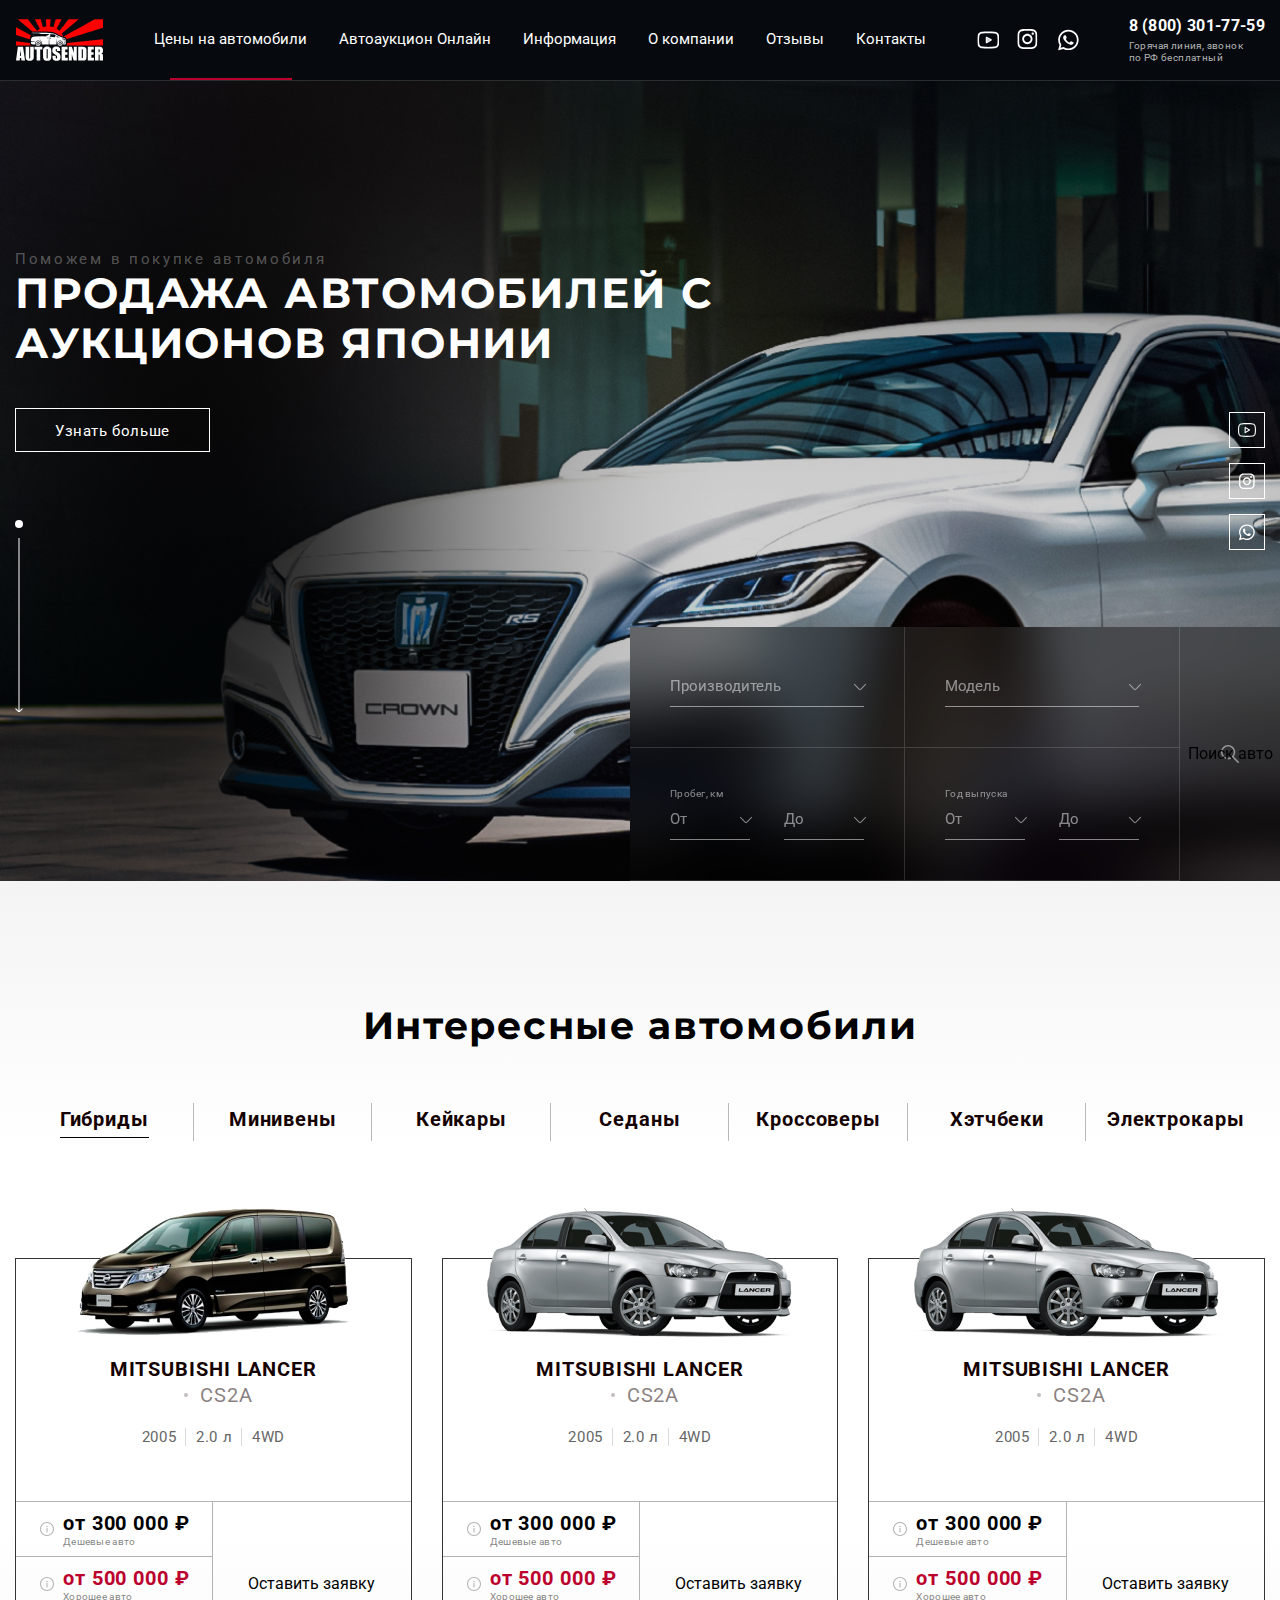
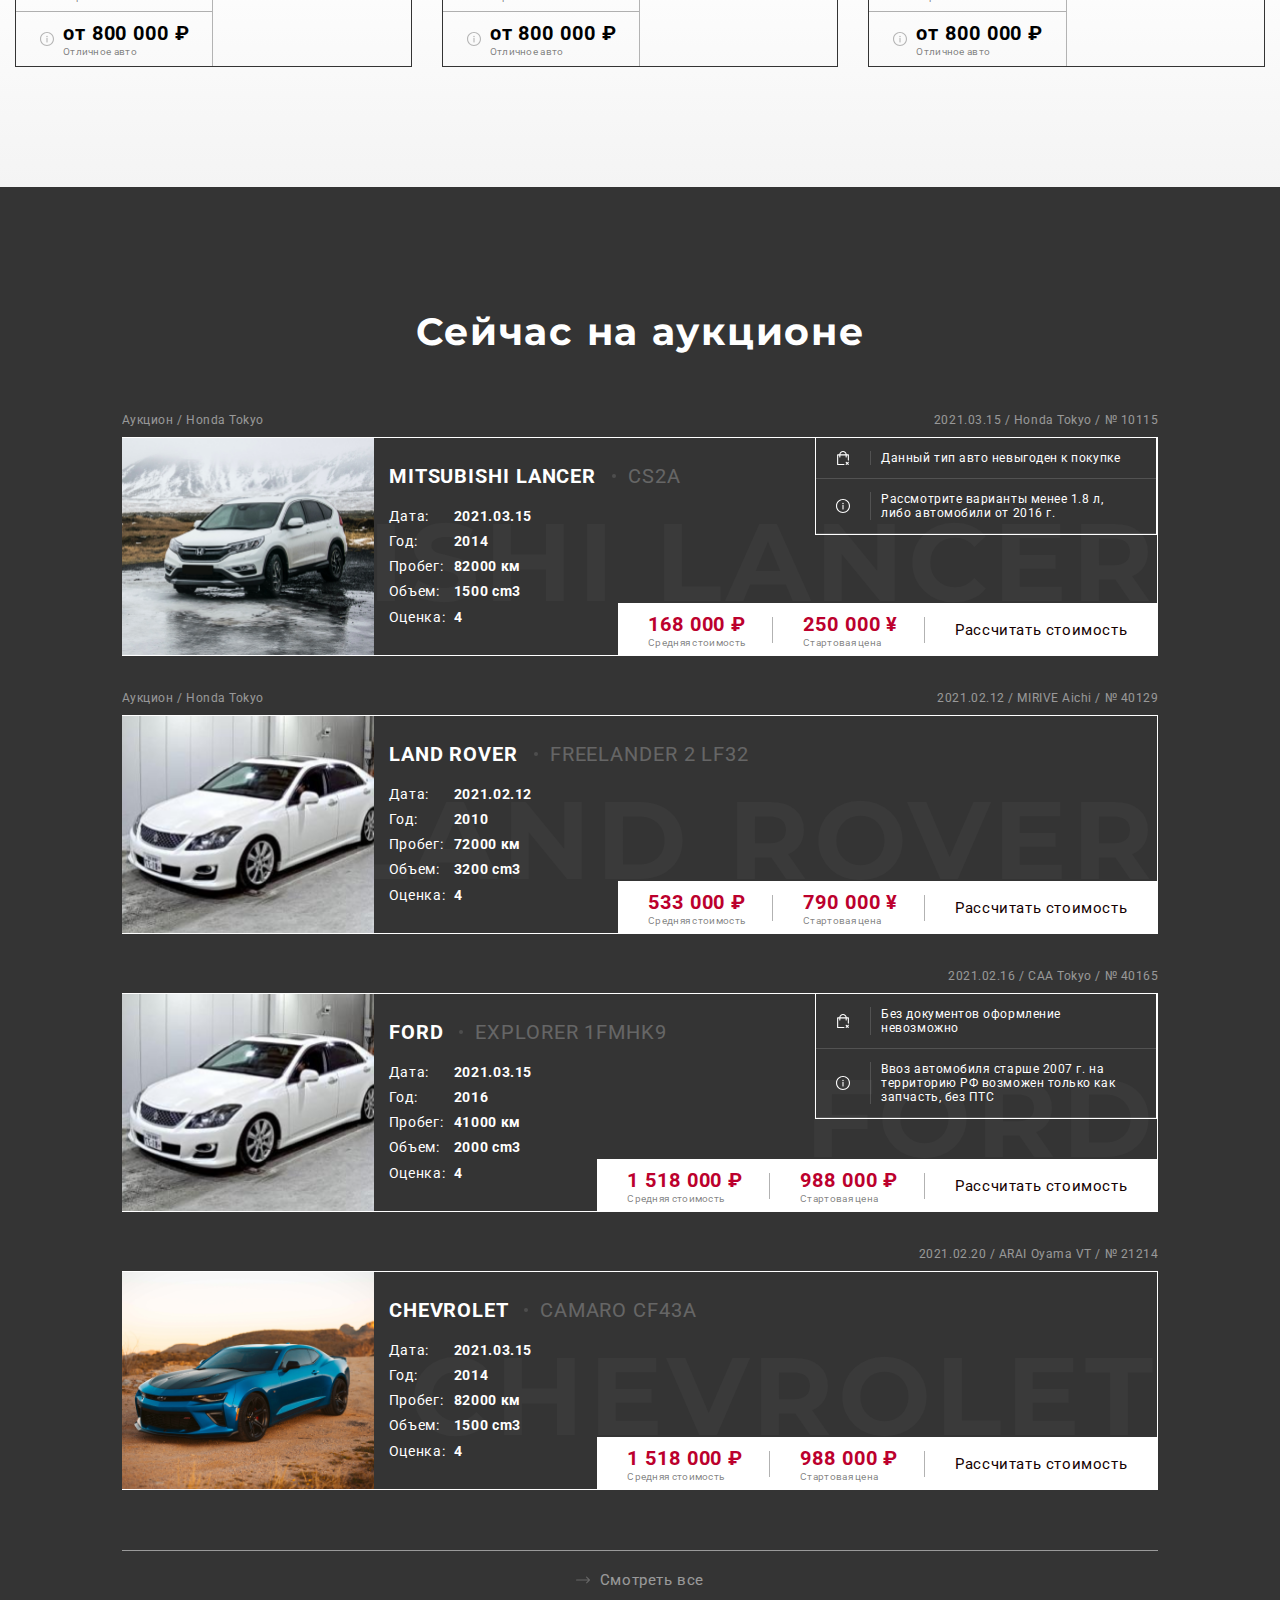
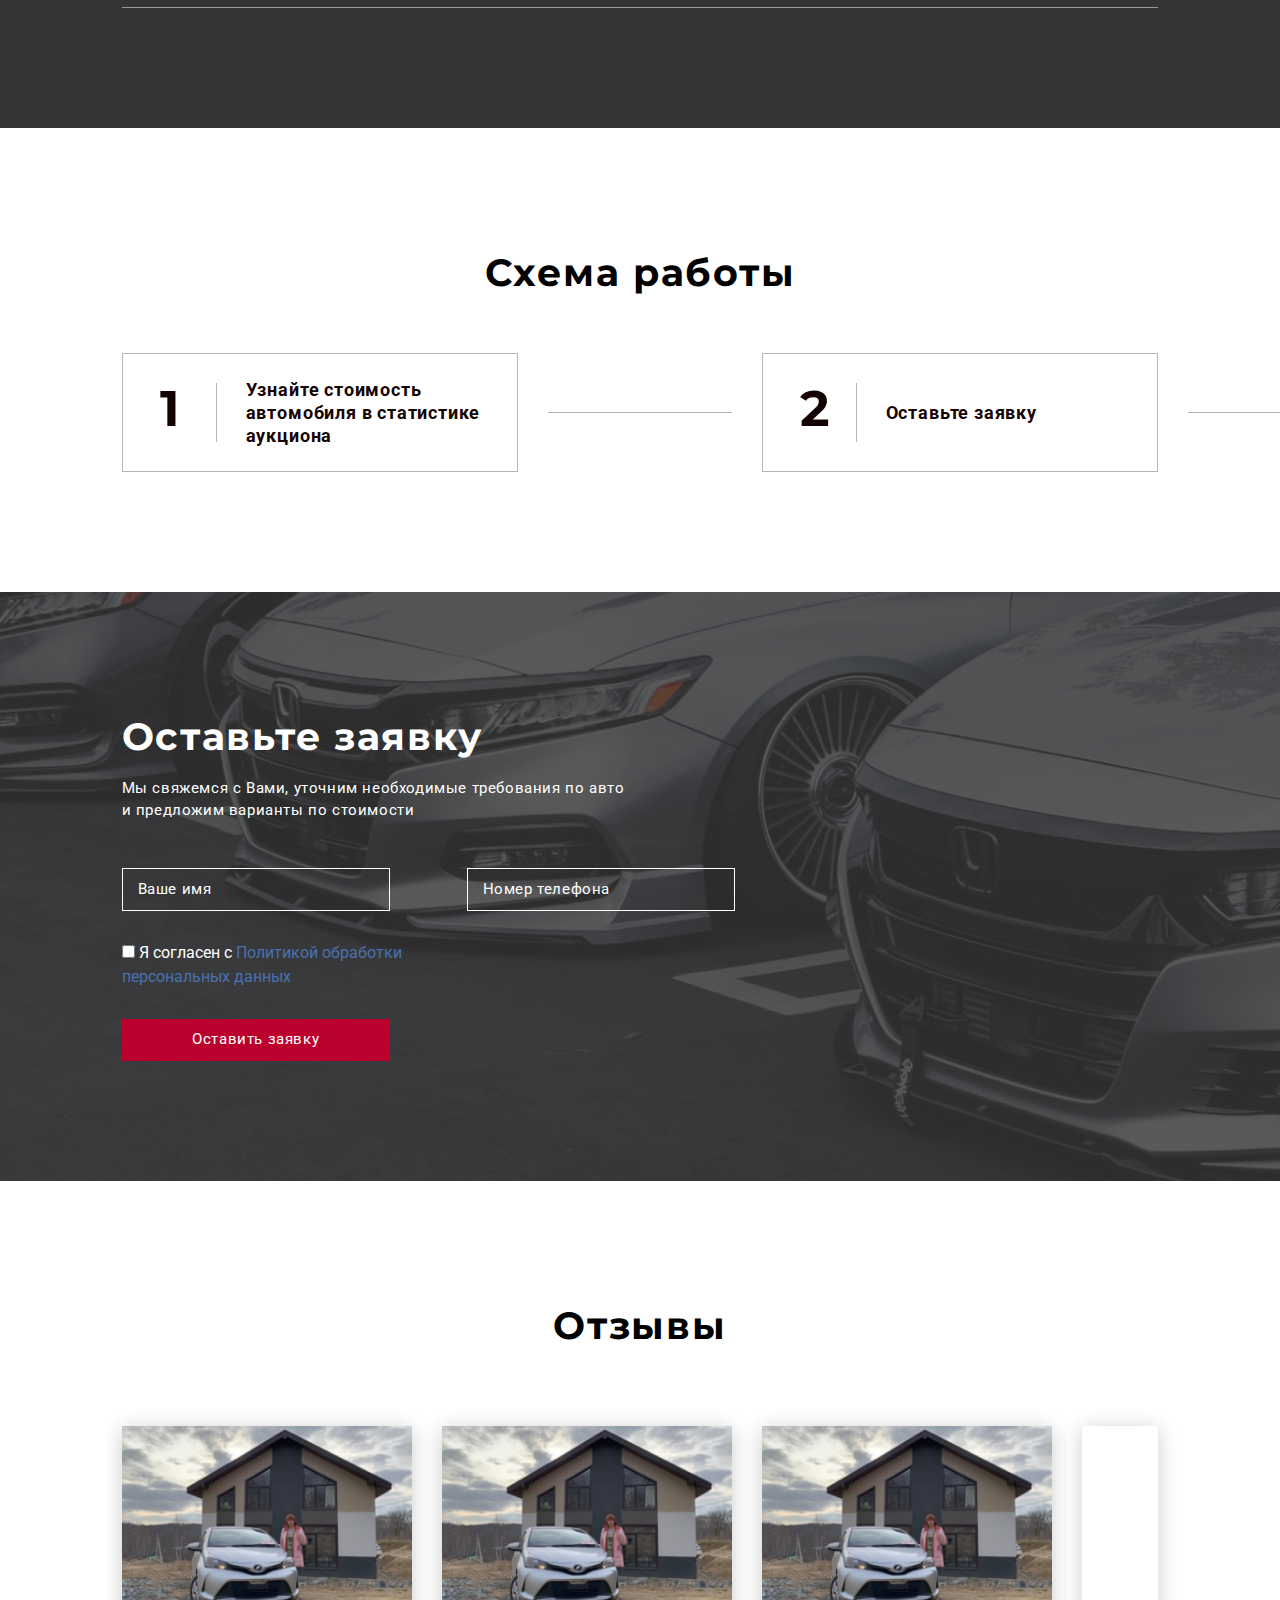
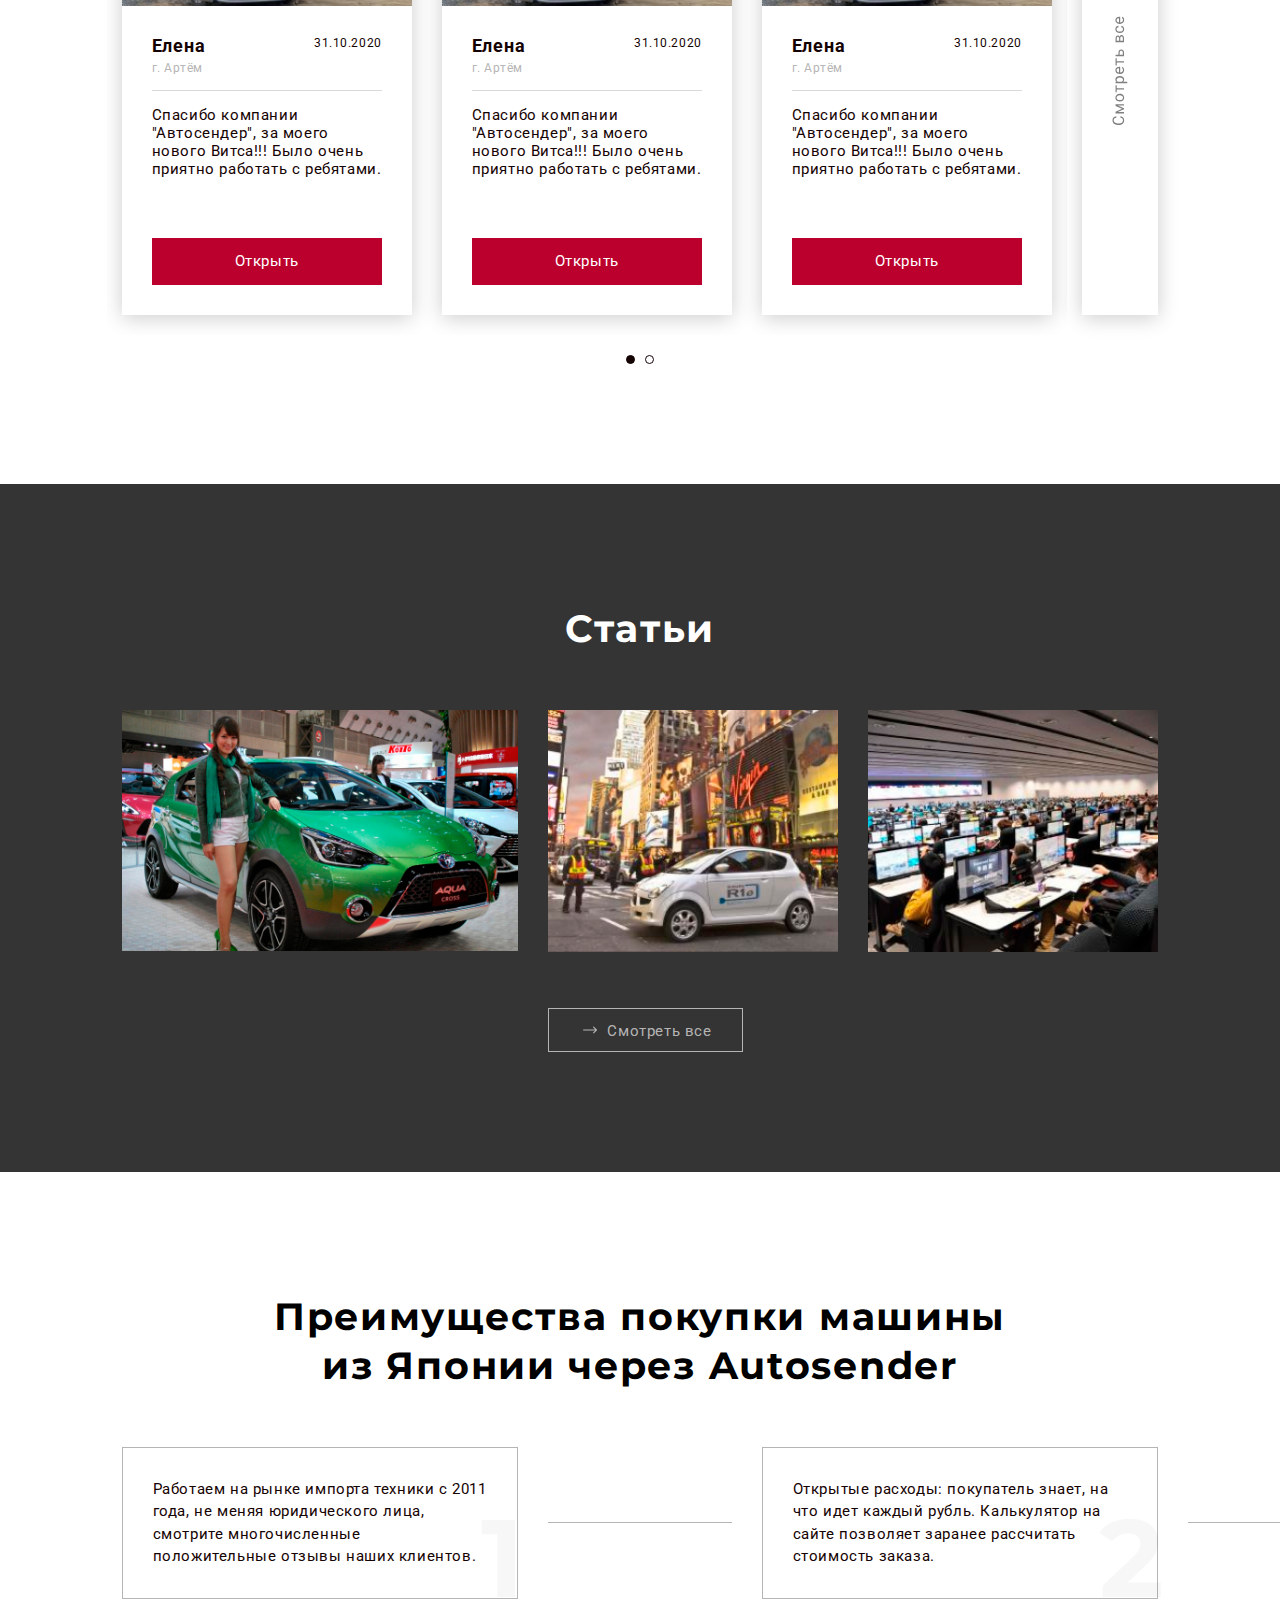
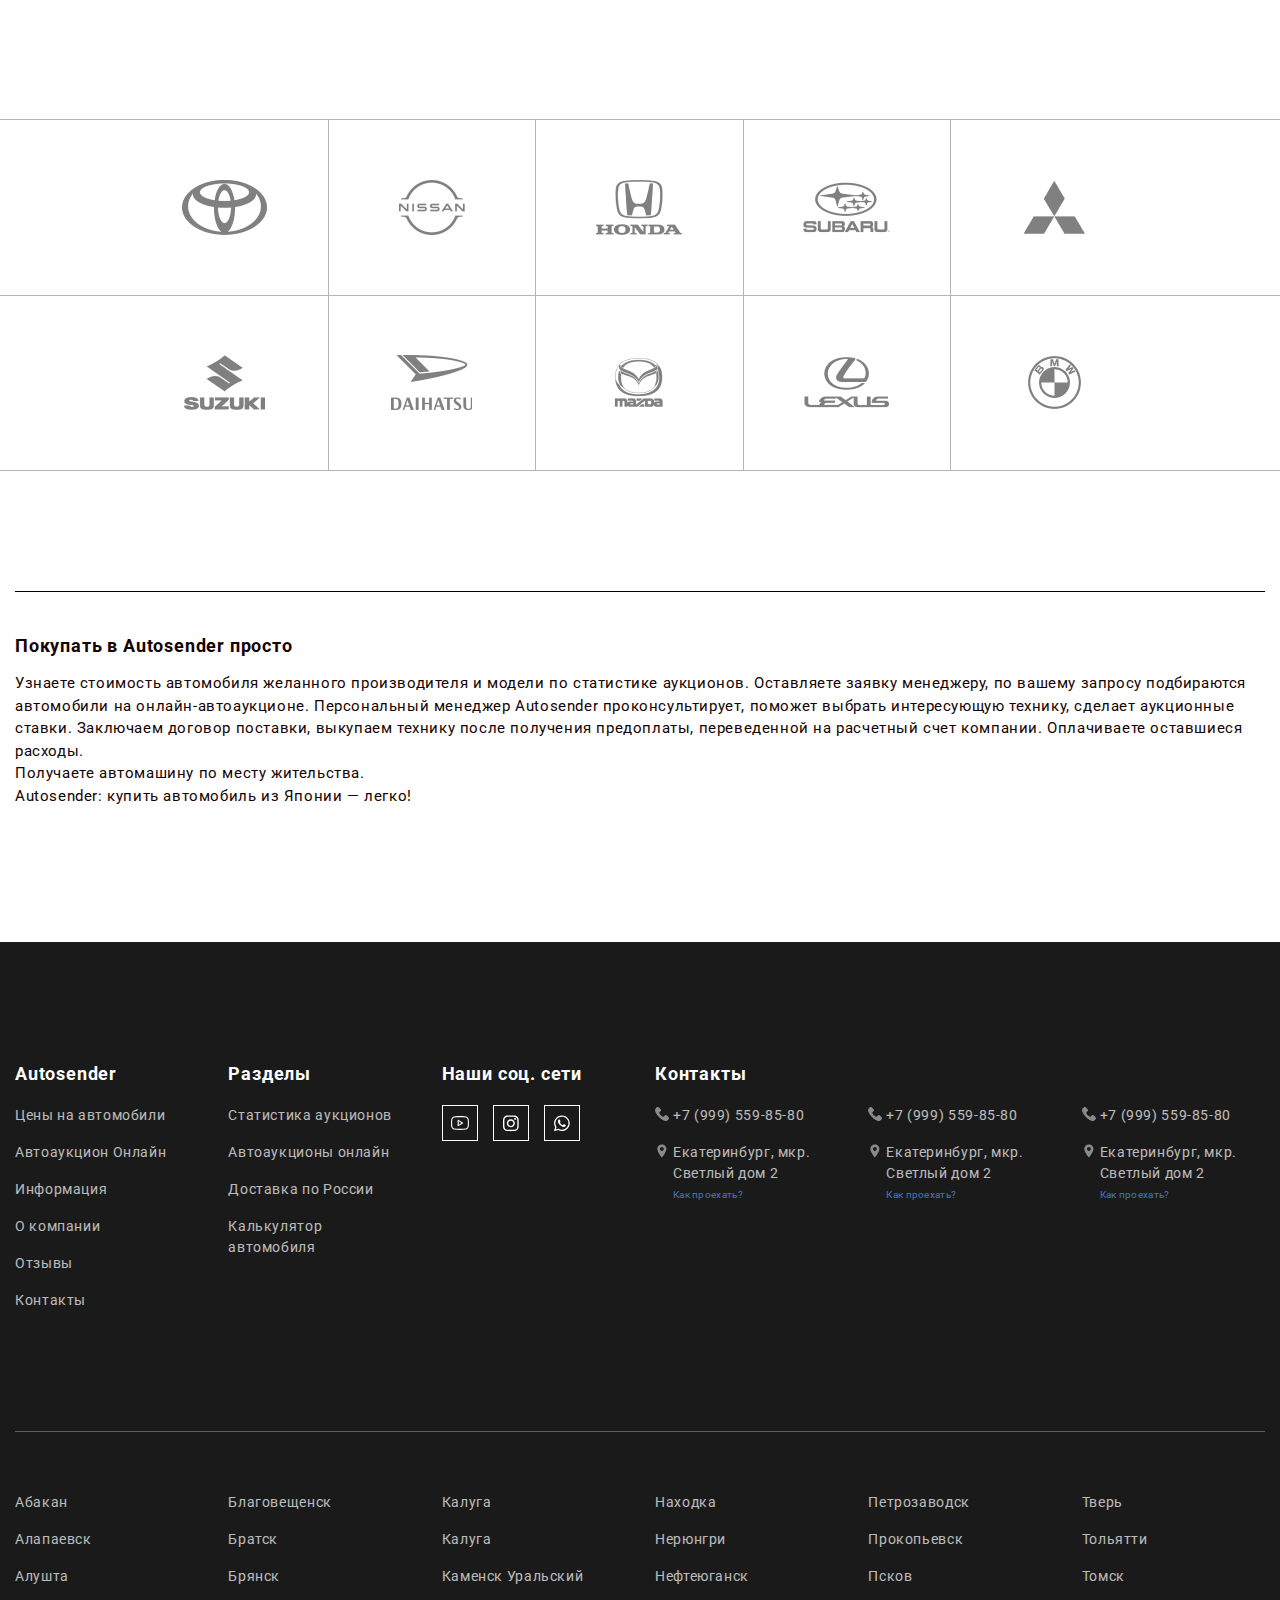
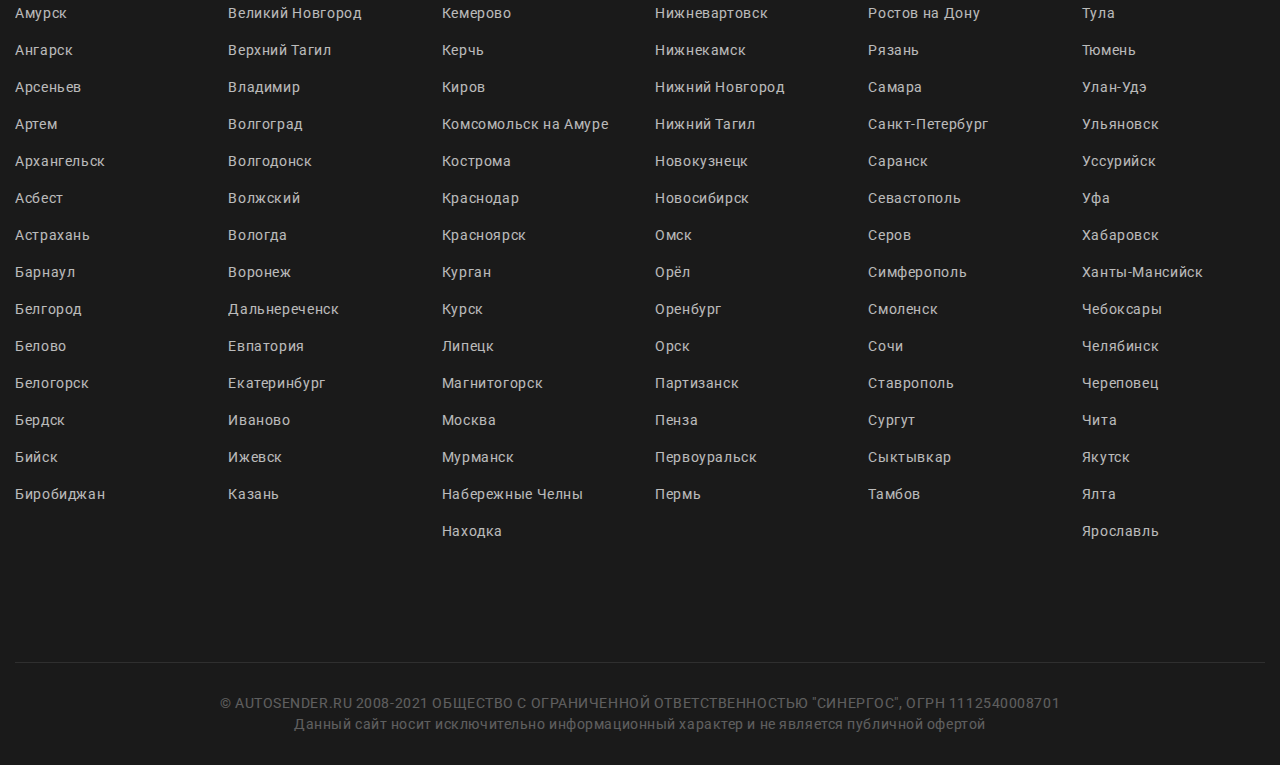
==== index.html @ d4f52c56 "адаптив главной страницы" ====
<!DOCTYPE html>
<html lang="en">

<head>
    <meta charset="UTF-8">
    <meta http-equiv="X-UA-Compatible" content="IE=edge">
    <meta name="viewport" content="width=device-width, initial-scale=1.0">
    <title>Autosender</title>
    <link rel="stylesheet" href="css/normalize.css">
    <link rel="stylesheet" href="css/bootstrap-grid.css">
    <link rel="stylesheet" href="css/main.css">
</head>

<body>
    <header class="header">
        <div class="container-fluid">
            <div class="header__row display-flex align-item-center justify-between">
                <div class="header__col">
                    <img src="img/logo.svg" alt="" class="header__logo">
                </div>
                <div class="header__col menu">
                    <ul class="header__menu">
                        <li class="active">
                            <a href="#">Цены на автомобили</a>
                        </li>
                        <li>
                            <a href="#">Автоаукцион Онлайн</a>
                        </li>
                        <li>
                            <a href="#">Информация</a>
                        </li>
                        <li>
                            <a href="#">О компании</a>
                        </li>
                        <li>
                            <a href="#">Отзывы</a>
                        </li>
                        <li>
                            <a href="#">Контакты</a>
                        </li>
                    </ul>
                </div>
                <div class="header__rt">
                    <div class="header__col">
                        <ul class="header__soc">
                            <li><a href="#"></a></li>
                            <li><a href="#"></a></li>
                            <li><a href="#"></a></li>
                        </ul>
                    </div>
                    <div class="header__col  header__phone">
                        <a href="#">8 (800) 301-77-59</a>
                        <span>Горячая линия, звонок<br> по РФ бесплатный</span>
                    </div>
                </div>
            </div>
        </div>
    </header>

    <section class="screen-1">
        <div class="container-fluid">
            <div class="screen-1__el">
                <a href="#" class="screen-1__el__anchor"></a>
                <div class="screen-1__dec">Поможем в покупке автомобиля</div>
                <div class="screen-1__title">Продажа автомобилей c аукционов Японии</div>
                <a href="#" class="screen-1__more">Узнать больше</a>
                <div class="screen-1__form-first">
                    <input type="text" class="screen-1__form-first__input" placeholder="Номер телефона">
                    <input type="submit" value="Оставить заявку" class="screen-1__form-first__submit">
                    <span class="screen-1__form-first__politica">
                        Оставляя заявку, Вы соглашаетесь
                        с <a href="#">политикой конфиденциальности</a>
                    </span>
                </div>

            </div>
            <ul class="screen-1__soc">
                <li><a href="#"></a></li>
                <li><a href="#"></a></li>
                <li><a href="#"></a></li>
            </ul>
            <div class="screen-1__form">
                <div class="screen-1__form__body">
                    <div class="screen-1__form__row">
                        <div class="screen-1__form__col">
                            <div class="__select" data-state="">
                                <div class="__select__title" data-default="Настройка">Производитель</div>
                                <div class="__select__content">
                                    <input id="s0" class="__select__input" type="radio" name="sel-1" checked />
                                    <label for="s0" class="__select__label">Производитель</label>
                                    <input id="s1" class="__select__input" type="radio" name="sel-1" />
                                    <label for="s1" class="__select__label">Производитель</label>
                                    <input id="s2" class="__select__input" type="radio" name="sel-1" />
                                    <label for="s2" class="__select__label">Производитель</label>
                                    <input id="s3" class="__select__input" type="radio" name="sel-1" />
                                    <label for="s3" class="__select__label">Производитель</label>
                                </div>
                            </div>
                        </div>
                        <div class="screen-1__form__col">
                            <div class="__select" data-state="">
                                <div class="__select__title" data-default="Настройка">Модель</div>
                                <div class="__select__content">
                                    <input id="s0" class="__select__input" type="radio" name="sel-2" checked />
                                    <label for="s0" class="__select__label">Модель</label>

                                    <input id="s1" class="__select__input" type="radio" name="sel-2" />
                                    <label for="s1" class="__select__label">Модель</label>

                                    <input id="s2" class="__select__input" type="radio" name="sel-2" />
                                    <label for="s2" class="__select__label">Модель</label>

                                    <input id="s3" class="__select__input" type="radio" name="sel-2" />
                                    <label for="s3" class="__select__label">Модель</label>

                                </div>
                            </div>
                        </div>
                    </div>
                    <div class="screen-1__form__row">
                        <div class="screen-1__form__col">

                            <div class="screen-1__form__label"> Пробег, км</div>
                            <div class="screen-1__form__selects">
                                <div class="__select min" data-state="">
                                    <div class="__select__title" data-default="От">От</div>
                                    <div class="__select__content">
                                        <input id="s0" class="__select__input" type="radio" name="sel-3" checked />
                                        <label for="s0" class="__select__label">От</label>

                                        <input id="s1" class="__select__input" type="radio" name="sel-3" />
                                        <label for="s1" class="__select__label">От</label>

                                        <input id="s2" class="__select__input" type="radio" name="sel-3" />
                                        <label for="s2" class="__select__label">От</label>

                                        <input id="s3" class="__select__input" type="radio" name="sel-3" />
                                        <label for="s3" class="__select__label">От</label>
                                    </div>
                                </div>

                                <div class="__select min" data-state="">
                                    <div class="__select__title" data-default="До">До</div>
                                    <div class="__select__content">
                                        <input id="s0" class="__select__input" type="radio" name="sel-3" checked />
                                        <label for="s0" class="__select__label">До</label>

                                        <input id="s1" class="__select__input" type="radio" name="sel-3" />
                                        <label for="s1" class="__select__label">До</label>

                                        <input id="s2" class="__select__input" type="radio" name="sel-3" />
                                        <label for="s2" class="__select__label">До</label>

                                        <input id="s3" class="__select__input" type="radio" name="sel-3" />
                                        <label for="s3" class="__select__label">До</label>
                                    </div>
                                </div>
                            </div>

                        </div>
                        <div class="screen-1__form__col">
                            <div class="screen-1__form__label"> Год выпуска</div>
                            <div class="screen-1__form__selects">
                                <div class="__select min" data-state="">
                                    <div class="__select__title" data-default="От">От</div>
                                    <div class="__select__content">
                                        <input id="s0" class="__select__input" type="radio" name="sel-3" checked />
                                        <label for="s0" class="__select__label">От</label>

                                        <input id="s1" class="__select__input" type="radio" name="sel-3" />
                                        <label for="s1" class="__select__label">От</label>

                                        <input id="s2" class="__select__input" type="radio" name="sel-3" />
                                        <label for="s2" class="__select__label">От</label>

                                        <input id="s3" class="__select__input" type="radio" name="sel-3" />
                                        <label for="s3" class="__select__label">От</label>
                                    </div>
                                </div>
                                <div class="__select min" data-state="">
                                    <div class="__select__title" data-default="До">До</div>
                                    <div class="__select__content">
                                        <input id="s0" class="__select__input" type="radio" name="sel-3" checked />
                                        <label for="s0" class="__select__label">До</label>

                                        <input id="s1" class="__select__input" type="radio" name="sel-3" />
                                        <label for="s1" class="__select__label">До</label>

                                        <input id="s2" class="__select__input" type="radio" name="sel-3" />
                                        <label for="s2" class="__select__label">До</label>

                                        <input id="s3" class="__select__input" type="radio" name="sel-3" />
                                        <label for="s3" class="__select__label">До</label>
                                    </div>
                                </div>
                            </div>
                        </div>
                    </div>
                </div>
                <div class="screen-1__form__sumb">
                    <input type="submit" type="text" value="Поиск авто" class="screen-1__form__submit">
                </div>
            </div>
        </div>
    </section>

    <section class="screen-2 auto-tabs screen-padding gray">
        <div class="container-fluid">
            <div class="row">
                <div class="col-12">
                    <div class="screen-title ">Интересные автомобили</div>
                    <div class="tabs">

                        <div class="auto-tabs__menu tabs-menu">
                            <span class="auto-tabs__toggel-mobile toggel-mobile">Гибриды</span>
                            <ul class="auto-tabs__list tabs-list">
                                <li><span>Гибриды</span> </li>
                                <li><span>Минивены</span></li>
                                <li><span>Кейкары</span></li>
                                <li><span>Седаны</span></li>
                                <li><span>Кроссоверы</span></li>
                                <li><span>Хэтчбеки</span></li>
                                <li><span>Электрокары</span></li>
                            </ul>
                        </div>

                        <div class="auto-tabs__tab tabs-item">
                            <div class="row flex-nowrap">

                                <div class="col-md-4 col-3">

                                    <div class="auto-tabs__el">
                                        <div class="auto-tabs__el__img"> <img src="img/auto1.png" alt=""></div>
                                        <div class="auto-tabs__el__start">
                                            <div class="auto-tabs__el__title">MITSUBISHI LANCER <span>CS2A</span></div>
                                            <ul class="auto-tabs__el__list">
                                                <li>2005</li>
                                                <li>2.0 л</li>
                                                <li>4WD</li>
                                            </ul>
                                        </div>

                                        <div class="auto-tabs__el__end">
                                            <div class="auto-tabs__el__lt">
                                                <div class="auto-tabs__el__end__pr">
                                                    <span> от 300 000 ₽</span>
                                                    <span>Дешевые авто</span>
                                                </div>
                                                <div class="auto-tabs__el__end__pr">
                                                    <span>от 500 000 ₽</span>
                                                    <span>Хорошее авто</span>
                                                </div>
                                                <div class="auto-tabs__el__end__pr">
                                                    <span>от 800 000 ₽</span>
                                                    <span>Отличное авто</span>
                                                </div>
                                            </div>
                                            <div class="auto-tabs__el__rt">
                                                <a href="#" class="auto-tabs__el__order">Оставить заявку</a>
                                            </div>
                                        </div>

                                    </div>
                                </div>


                                <div class="col-md-4 col-3">
                                    <div class="auto-tabs__el">
                                        <div class="auto-tabs__el__img"> <img src="img/auto2.png" alt=""></div>
                                        <div class="auto-tabs__el__start">
                                            <div class="auto-tabs__el__title">MITSUBISHI LANCER <span>CS2A</span></div>
                                            <ul class="auto-tabs__el__list">
                                                <li>2005</li>
                                                <li>2.0 л</li>
                                                <li>4WD</li>
                                            </ul>
                                        </div>

                                        <div class="auto-tabs__el__end">
                                            <div class="auto-tabs__el__lt">
                                                <div class="auto-tabs__el__end__pr">
                                                    <span> от 300 000 ₽</span>
                                                    <span>Дешевые авто</span>
                                                </div>
                                                <div class="auto-tabs__el__end__pr">
                                                    <span>от 500 000 ₽</span>
                                                    <span>Хорошее авто</span>
                                                </div>
                                                <div class="auto-tabs__el__end__pr">
                                                    <span>от 800 000 ₽</span>
                                                    <span>Отличное авто</span>
                                                </div>
                                            </div>
                                            <div class="auto-tabs__el__rt">
                                                <a href="#" class="auto-tabs__el__order">Оставить заявку</a>
                                            </div>
                                        </div>

                                    </div>
                                </div>
                                <div class="col-md-4 col-3">
                                    <div class="auto-tabs__el">
                                        <div class="auto-tabs__el__img"> <img src="img/auto2.png" alt=""></div>
                                        <div class="auto-tabs__el__start">
                                            <div class="auto-tabs__el__title">MITSUBISHI LANCER <span>CS2A</span></div>
                                            <ul class="auto-tabs__el__list">
                                                <li>2005</li>
                                                <li>2.0 л</li>
                                                <li>4WD</li>
                                            </ul>
                                        </div>

                                        <div class="auto-tabs__el__end">
                                            <div class="auto-tabs__el__lt">
                                                <div class="auto-tabs__el__end__pr">
                                                    <span> от 300 000 ₽</span>
                                                    <span>Дешевые авто</span>
                                                </div>
                                                <div class="auto-tabs__el__end__pr">
                                                    <span>от 500 000 ₽</span>
                                                    <span>Хорошее авто</span>
                                                </div>
                                                <div class="auto-tabs__el__end__pr">
                                                    <span>от 800 000 ₽</span>
                                                    <span>Отличное авто</span>
                                                </div>
                                            </div>
                                            <div class="auto-tabs__el__rt">
                                                <a href="#" class="auto-tabs__el__order">Оставить заявку</a>
                                            </div>
                                        </div>

                                    </div>
                                </div>

                            </div>
                        </div>
                        <div class="auto-tabs__tab tabs-item">
                            <div class="row flex-nowrap">

                                <div class="col-md-4 col-3">

                                    <div class="auto-tabs__el">
                                        <div class="auto-tabs__el__img"> <img src="img/auto1.png" alt=""></div>
                                        <div class="auto-tabs__el__start">
                                            <div class="auto-tabs__el__title">MITSUBISHI LANCER <span>CS2A</span></div>
                                            <ul class="auto-tabs__el__list">
                                                <li>2005</li>
                                                <li>2.0 л</li>
                                                <li>4WD</li>
                                            </ul>
                                        </div>

                                        <div class="auto-tabs__el__end">
                                            <div class="auto-tabs__el__lt">
                                                <div class="auto-tabs__el__end__pr">
                                                    <span> от 300 000 ₽</span>
                                                    <span>Дешевые авто</span>
                                                </div>
                                                <div class="auto-tabs__el__end__pr">
                                                    <span>от 500 000 ₽</span>
                                                    <span>Хорошее авто</span>
                                                </div>
                                                <div class="auto-tabs__el__end__pr">
                                                    <span>от 800 000 ₽</span>
                                                    <span>Отличное авто</span>
                                                </div>
                                            </div>
                                            <div class="auto-tabs__el__rt">
                                                <a href="#" class="auto-tabs__el__order">Оставить заявку</a>
                                            </div>
                                        </div>

                                    </div>
                                </div>


                                <div class="col-md-4 col-3">
                                    <div class="auto-tabs__el">
                                        <div class="auto-tabs__el__img"> <img src="img/auto2.png" alt=""></div>
                                        <div class="auto-tabs__el__start">
                                            <div class="auto-tabs__el__title">MITSUBISHI LANCER <span>CS2A</span></div>
                                            <ul class="auto-tabs__el__list">
                                                <li>2005</li>
                                                <li>2.0 л</li>
                                                <li>4WD</li>
                                            </ul>
                                        </div>

                                        <div class="auto-tabs__el__end">
                                            <div class="auto-tabs__el__lt">
                                                <div class="auto-tabs__el__end__pr">
                                                    <span> от 300 000 ₽</span>
                                                    <span>Дешевые авто</span>
                                                </div>
                                                <div class="auto-tabs__el__end__pr">
                                                    <span>от 500 000 ₽</span>
                                                    <span>Хорошее авто</span>
                                                </div>
                                                <div class="auto-tabs__el__end__pr">
                                                    <span>от 800 000 ₽</span>
                                                    <span>Отличное авто</span>
                                                </div>
                                            </div>
                                            <div class="auto-tabs__el__rt">
                                                <a href="#" class="auto-tabs__el__order">Оставить заявку</a>
                                            </div>
                                        </div>

                                    </div>
                                </div>
                                <div class="col-md-4 col-3">
                                    <div class="auto-tabs__el">
                                        <div class="auto-tabs__el__img"> <img src="img/auto2.png" alt=""></div>
                                        <div class="auto-tabs__el__start">
                                            <div class="auto-tabs__el__title">MITSUBISHI LANCER <span>CS2A</span></div>
                                            <ul class="auto-tabs__el__list">
                                                <li>2005</li>
                                                <li>2.0 л</li>
                                                <li>4WD</li>
                                            </ul>
                                        </div>

                                        <div class="auto-tabs__el__end">
                                            <div class="auto-tabs__el__lt">
                                                <div class="auto-tabs__el__end__pr">
                                                    <span> от 300 000 ₽</span>
                                                    <span>Дешевые авто</span>
                                                </div>
                                                <div class="auto-tabs__el__end__pr">
                                                    <span>от 500 000 ₽</span>
                                                    <span>Хорошее авто</span>
                                                </div>
                                                <div class="auto-tabs__el__end__pr">
                                                    <span>от 800 000 ₽</span>
                                                    <span>Отличное авто</span>
                                                </div>
                                            </div>
                                            <div class="auto-tabs__el__rt">
                                                <a href="#" class="auto-tabs__el__order">Оставить заявку</a>
                                            </div>
                                        </div>

                                    </div>
                                </div>

                            </div>
                        </div>
                        <div class="auto-tabs__tab tabs-item">
                            <div class="row flex-nowrap">

                                <div class="col-md-4 col-3">

                                    <div class="auto-tabs__el">
                                        <div class="auto-tabs__el__img"> <img src="img/auto1.png" alt=""></div>
                                        <div class="auto-tabs__el__start">
                                            <div class="auto-tabs__el__title">MITSUBISHI LANCER <span>CS2A</span></div>
                                            <ul class="auto-tabs__el__list">
                                                <li>2005</li>
                                                <li>2.0 л</li>
                                                <li>4WD</li>
                                            </ul>
                                        </div>

                                        <div class="auto-tabs__el__end">
                                            <div class="auto-tabs__el__lt">
                                                <div class="auto-tabs__el__end__pr">
                                                    <span> от 300 000 ₽</span>
                                                    <span>Дешевые авто</span>
                                                </div>
                                                <div class="auto-tabs__el__end__pr">
                                                    <span>от 500 000 ₽</span>
                                                    <span>Хорошее авто</span>
                                                </div>
                                                <div class="auto-tabs__el__end__pr">
                                                    <span>от 800 000 ₽</span>
                                                    <span>Отличное авто</span>
                                                </div>
                                            </div>
                                            <div class="auto-tabs__el__rt">
                                                <a href="#" class="auto-tabs__el__order">Оставить заявку</a>
                                            </div>
                                        </div>

                                    </div>
                                </div>


                                <div class="col-md-4 col-3">
                                    <div class="auto-tabs__el">
                                        <div class="auto-tabs__el__img"> <img src="img/auto2.png" alt=""></div>
                                        <div class="auto-tabs__el__start">
                                            <div class="auto-tabs__el__title">MITSUBISHI LANCER <span>CS2A</span></div>
                                            <ul class="auto-tabs__el__list">
                                                <li>2005</li>
                                                <li>2.0 л</li>
                                                <li>4WD</li>
                                            </ul>
                                        </div>

                                        <div class="auto-tabs__el__end">
                                            <div class="auto-tabs__el__lt">
                                                <div class="auto-tabs__el__end__pr">
                                                    <span> от 300 000 ₽</span>
                                                    <span>Дешевые авто</span>
                                                </div>
                                                <div class="auto-tabs__el__end__pr">
                                                    <span>от 500 000 ₽</span>
                                                    <span>Хорошее авто</span>
                                                </div>
                                                <div class="auto-tabs__el__end__pr">
                                                    <span>от 800 000 ₽</span>
                                                    <span>Отличное авто</span>
                                                </div>
                                            </div>
                                            <div class="auto-tabs__el__rt">
                                                <a href="#" class="auto-tabs__el__order">Оставить заявку</a>
                                            </div>
                                        </div>

                                    </div>
                                </div>
                                <div class="col-md-4 col-3">
                                    <div class="auto-tabs__el">
                                        <div class="auto-tabs__el__img"> <img src="img/auto2.png" alt=""></div>
                                        <div class="auto-tabs__el__start">
                                            <div class="auto-tabs__el__title">MITSUBISHI LANCER <span>CS2A</span></div>
                                            <ul class="auto-tabs__el__list">
                                                <li>2005</li>
                                                <li>2.0 л</li>
                                                <li>4WD</li>
                                            </ul>
                                        </div>

                                        <div class="auto-tabs__el__end">
                                            <div class="auto-tabs__el__lt">
                                                <div class="auto-tabs__el__end__pr">
                                                    <span> от 300 000 ₽</span>
                                                    <span>Дешевые авто</span>
                                                </div>
                                                <div class="auto-tabs__el__end__pr">
                                                    <span>от 500 000 ₽</span>
                                                    <span>Хорошее авто</span>
                                                </div>
                                                <div class="auto-tabs__el__end__pr">
                                                    <span>от 800 000 ₽</span>
                                                    <span>Отличное авто</span>
                                                </div>
                                            </div>
                                            <div class="auto-tabs__el__rt">
                                                <a href="#" class="auto-tabs__el__order">Оставить заявку</a>
                                            </div>
                                        </div>

                                    </div>
                                </div>

                            </div>
                        </div>
                        <div class="auto-tabs__tab tabs-item">
                            <div class="row flex-nowrap">
                                <div class="col-md-4 col-3">
                                    <div class="auto-tabs__el">
                                        <div class="auto-tabs__el__img"> <img src="img/auto1.png" alt=""></div>
                                        <div class="auto-tabs__el__start">
                                            <div class="auto-tabs__el__title">MITSUBISHI LANCER <span>CS2A</span></div>
                                            <ul class="auto-tabs__el__list">
                                                <li>2005</li>
                                                <li>2.0 л</li>
                                                <li>4WD</li>
                                            </ul>
                                        </div>

                                        <div class="auto-tabs__el__end">
                                            <div class="auto-tabs__el__lt">
                                                <div class="auto-tabs__el__end__pr">
                                                    <span> от 300 000 ₽</span>
                                                    <span>Дешевые авто</span>
                                                </div>
                                                <div class="auto-tabs__el__end__pr">
                                                    <span>от 500 000 ₽</span>
                                                    <span>Хорошее авто</span>
                                                </div>
                                                <div class="auto-tabs__el__end__pr">
                                                    <span>от 800 000 ₽</span>
                                                    <span>Отличное авто</span>
                                                </div>
                                            </div>
                                            <div class="auto-tabs__el__rt">
                                                <a href="#" class="auto-tabs__el__order">Оставить заявку</a>
                                            </div>
                                        </div>

                                    </div>
                                </div>


                                <div class="col-md-4 col-3">
                                    <div class="auto-tabs__el">
                                        <div class="auto-tabs__el__img"> <img src="img/auto2.png" alt=""></div>
                                        <div class="auto-tabs__el__start">
                                            <div class="auto-tabs__el__title">MITSUBISHI LANCER <span>CS2A</span></div>
                                            <ul class="auto-tabs__el__list">
                                                <li>2005</li>
                                                <li>2.0 л</li>
                                                <li>4WD</li>
                                            </ul>
                                        </div>

                                        <div class="auto-tabs__el__end">
                                            <div class="auto-tabs__el__lt">
                                                <div class="auto-tabs__el__end__pr">
                                                    <span> от 300 000 ₽</span>
                                                    <span>Дешевые авто</span>
                                                </div>
                                                <div class="auto-tabs__el__end__pr">
                                                    <span>от 500 000 ₽</span>
                                                    <span>Хорошее авто</span>
                                                </div>
                                                <div class="auto-tabs__el__end__pr">
                                                    <span>от 800 000 ₽</span>
                                                    <span>Отличное авто</span>
                                                </div>
                                            </div>
                                            <div class="auto-tabs__el__rt">
                                                <a href="#" class="auto-tabs__el__order">Оставить заявку</a>
                                            </div>
                                        </div>

                                    </div>
                                </div>
                                <div class="col-md-4 col-3">
                                    <div class="auto-tabs__el">
                                        <div class="auto-tabs__el__img"> <img src="img/auto2.png" alt=""></div>
                                        <div class="auto-tabs__el__start">
                                            <div class="auto-tabs__el__title">MITSUBISHI LANCER <span>CS2A</span></div>
                                            <ul class="auto-tabs__el__list">
                                                <li>2005</li>
                                                <li>2.0 л</li>
                                                <li>4WD</li>
                                            </ul>
                                        </div>

                                        <div class="auto-tabs__el__end">
                                            <div class="auto-tabs__el__lt">
                                                <div class="auto-tabs__el__end__pr">
                                                    <span> от 300 000 ₽</span>
                                                    <span>Дешевые авто</span>
                                                </div>
                                                <div class="auto-tabs__el__end__pr">
                                                    <span>от 500 000 ₽</span>
                                                    <span>Хорошее авто</span>
                                                </div>
                                                <div class="auto-tabs__el__end__pr">
                                                    <span>от 800 000 ₽</span>
                                                    <span>Отличное авто</span>
                                                </div>
                                            </div>
                                            <div class="auto-tabs__el__rt">
                                                <a href="#" class="auto-tabs__el__order">Оставить заявку</a>
                                            </div>
                                        </div>

                                    </div>
                                </div>

                            </div>
                        </div>
                        <div class="auto-tabs__tab tabs-item">
                            <div class="row flex-nowrap">

                                <div class="col-md-4 col-3">

                                    <div class="auto-tabs__el">
                                        <div class="auto-tabs__el__img"> <img src="img/auto1.png" alt=""></div>
                                        <div class="auto-tabs__el__start">
                                            <div class="auto-tabs__el__title">MITSUBISHI LANCER <span>CS2A</span></div>
                                            <ul class="auto-tabs__el__list">
                                                <li>2005</li>
                                                <li>2.0 л</li>
                                                <li>4WD</li>
                                            </ul>
                                        </div>

                                        <div class="auto-tabs__el__end">
                                            <div class="auto-tabs__el__lt">
                                                <div class="auto-tabs__el__end__pr">
                                                    <span> от 300 000 ₽</span>
                                                    <span>Дешевые авто</span>
                                                </div>
                                                <div class="auto-tabs__el__end__pr">
                                                    <span>от 500 000 ₽</span>
                                                    <span>Хорошее авто</span>
                                                </div>
                                                <div class="auto-tabs__el__end__pr">
                                                    <span>от 800 000 ₽</span>
                                                    <span>Отличное авто</span>
                                                </div>
                                            </div>
                                            <div class="auto-tabs__el__rt">
                                                <a href="#" class="auto-tabs__el__order">Оставить заявку</a>
                                            </div>
                                        </div>

                                    </div>
                                </div>


                                <div class="col-md-4 col-3">
                                    <div class="auto-tabs__el">
                                        <div class="auto-tabs__el__img"> <img src="img/auto2.png" alt=""></div>
                                        <div class="auto-tabs__el__start">
                                            <div class="auto-tabs__el__title">MITSUBISHI LANCER <span>CS2A</span></div>
                                            <ul class="auto-tabs__el__list">
                                                <li>2005</li>
                                                <li>2.0 л</li>
                                                <li>4WD</li>
                                            </ul>
                                        </div>

                                        <div class="auto-tabs__el__end">
                                            <div class="auto-tabs__el__lt">
                                                <div class="auto-tabs__el__end__pr">
                                                    <span> от 300 000 ₽</span>
                                                    <span>Дешевые авто</span>
                                                </div>
                                                <div class="auto-tabs__el__end__pr">
                                                    <span>от 500 000 ₽</span>
                                                    <span>Хорошее авто</span>
                                                </div>
                                                <div class="auto-tabs__el__end__pr">
                                                    <span>от 800 000 ₽</span>
                                                    <span>Отличное авто</span>
                                                </div>
                                            </div>
                                            <div class="auto-tabs__el__rt">
                                                <a href="#" class="auto-tabs__el__order">Оставить заявку</a>
                                            </div>
                                        </div>

                                    </div>
                                </div>
                                <div class="col-md-4 col-3">
                                    <div class="auto-tabs__el">
                                        <div class="auto-tabs__el__img"> <img src="img/auto2.png" alt=""></div>
                                        <div class="auto-tabs__el__start">
                                            <div class="auto-tabs__el__title">MITSUBISHI LANCER <span>CS2A</span></div>
                                            <ul class="auto-tabs__el__list">
                                                <li>2005</li>
                                                <li>2.0 л</li>
                                                <li>4WD</li>
                                            </ul>
                                        </div>

                                        <div class="auto-tabs__el__end">
                                            <div class="auto-tabs__el__lt">
                                                <div class="auto-tabs__el__end__pr">
                                                    <span> от 300 000 ₽</span>
                                                    <span>Дешевые авто</span>
                                                </div>
                                                <div class="auto-tabs__el__end__pr">
                                                    <span>от 500 000 ₽</span>
                                                    <span>Хорошее авто</span>
                                                </div>
                                                <div class="auto-tabs__el__end__pr">
                                                    <span>от 800 000 ₽</span>
                                                    <span>Отличное авто</span>
                                                </div>
                                            </div>
                                            <div class="auto-tabs__el__rt">
                                                <a href="#" class="auto-tabs__el__order">Оставить заявку</a>
                                            </div>
                                        </div>

                                    </div>
                                </div>

                            </div>
                        </div>
                        <div class="auto-tabs__tab tabs-item">
                            <div class="row flex-nowrap">

                                <div class="col-md-4 col-3">

                                    <div class="auto-tabs__el">
                                        <div class="auto-tabs__el__img"> <img src="img/auto1.png" alt=""></div>
                                        <div class="auto-tabs__el__start">
                                            <div class="auto-tabs__el__title">MITSUBISHI LANCER <span>CS2A</span></div>
                                            <ul class="auto-tabs__el__list">
                                                <li>2005</li>
                                                <li>2.0 л</li>
                                                <li>4WD</li>
                                            </ul>
                                        </div>

                                        <div class="auto-tabs__el__end">
                                            <div class="auto-tabs__el__lt">
                                                <div class="auto-tabs__el__end__pr">
                                                    <span> от 300 000 ₽</span>
                                                    <span>Дешевые авто</span>
                                                </div>
                                                <div class="auto-tabs__el__end__pr">
                                                    <span>от 500 000 ₽</span>
                                                    <span>Хорошее авто</span>
                                                </div>
                                                <div class="auto-tabs__el__end__pr">
                                                    <span>от 800 000 ₽</span>
                                                    <span>Отличное авто</span>
                                                </div>
                                            </div>
                                            <div class="auto-tabs__el__rt">
                                                <a href="#" class="auto-tabs__el__order">Оставить заявку</a>
                                            </div>
                                        </div>

                                    </div>
                                </div>


                                <div class="col-md-4 col-3">
                                    <div class="auto-tabs__el">
                                        <div class="auto-tabs__el__img"> <img src="img/auto2.png" alt=""></div>
                                        <div class="auto-tabs__el__start">
                                            <div class="auto-tabs__el__title">MITSUBISHI LANCER <span>CS2A</span></div>
                                            <ul class="auto-tabs__el__list">
                                                <li>2005</li>
                                                <li>2.0 л</li>
                                                <li>4WD</li>
                                            </ul>
                                        </div>

                                        <div class="auto-tabs__el__end">
                                            <div class="auto-tabs__el__lt">
                                                <div class="auto-tabs__el__end__pr">
                                                    <span> от 300 000 ₽</span>
                                                    <span>Дешевые авто</span>
                                                </div>
                                                <div class="auto-tabs__el__end__pr">
                                                    <span>от 500 000 ₽</span>
                                                    <span>Хорошее авто</span>
                                                </div>
                                                <div class="auto-tabs__el__end__pr">
                                                    <span>от 800 000 ₽</span>
                                                    <span>Отличное авто</span>
                                                </div>
                                            </div>
                                            <div class="auto-tabs__el__rt">
                                                <a href="#" class="auto-tabs__el__order">Оставить заявку</a>
                                            </div>
                                        </div>

                                    </div>
                                </div>
                                <div class="col-md-4 col-3">
                                    <div class="auto-tabs__el">
                                        <div class="auto-tabs__el__img"> <img src="img/auto2.png" alt=""></div>
                                        <div class="auto-tabs__el__start">
                                            <div class="auto-tabs__el__title">MITSUBISHI LANCER <span>CS2A</span></div>
                                            <ul class="auto-tabs__el__list">
                                                <li>2005</li>
                                                <li>2.0 л</li>
                                                <li>4WD</li>
                                            </ul>
                                        </div>

                                        <div class="auto-tabs__el__end">
                                            <div class="auto-tabs__el__lt">
                                                <div class="auto-tabs__el__end__pr">
                                                    <span> от 300 000 ₽</span>
                                                    <span>Дешевые авто</span>
                                                </div>
                                                <div class="auto-tabs__el__end__pr">
                                                    <span>от 500 000 ₽</span>
                                                    <span>Хорошее авто</span>
                                                </div>
                                                <div class="auto-tabs__el__end__pr">
                                                    <span>от 800 000 ₽</span>
                                                    <span>Отличное авто</span>
                                                </div>
                                            </div>
                                            <div class="auto-tabs__el__rt">
                                                <a href="#" class="auto-tabs__el__order">Оставить заявку</a>
                                            </div>
                                        </div>

                                    </div>
                                </div>

                            </div>
                        </div>
                        <div class="auto-tabs__tab tabs-item">
                            <div class="row flex-nowrap">

                                <div class="col-md-4 col-3">

                                    <div class="auto-tabs__el">
                                        <div class="auto-tabs__el__img"> <img src="img/auto1.png" alt=""></div>
                                        <div class="auto-tabs__el__start">
                                            <div class="auto-tabs__el__title">MITSUBISHI LANCER <span>CS2A</span></div>
                                            <ul class="auto-tabs__el__list">
                                                <li>2005</li>
                                                <li>2.0 л</li>
                                                <li>4WD</li>
                                            </ul>
                                        </div>

                                        <div class="auto-tabs__el__end">
                                            <div class="auto-tabs__el__lt">
                                                <div class="auto-tabs__el__end__pr">
                                                    <span> от 300 000 ₽</span>
                                                    <span>Дешевые авто</span>
                                                </div>
                                                <div class="auto-tabs__el__end__pr">
                                                    <span>от 500 000 ₽</span>
                                                    <span>Хорошее авто</span>
                                                </div>
                                                <div class="auto-tabs__el__end__pr">
                                                    <span>от 800 000 ₽</span>
                                                    <span>Отличное авто</span>
                                                </div>
                                            </div>
                                            <div class="auto-tabs__el__rt">
                                                <a href="#" class="auto-tabs__el__order">Оставить заявку</a>
                                            </div>
                                        </div>

                                    </div>
                                </div>


                                <div class="col-md-4 col-3">
                                    <div class="auto-tabs__el">
                                        <div class="auto-tabs__el__img"> <img src="img/auto2.png" alt=""></div>
                                        <div class="auto-tabs__el__start">
                                            <div class="auto-tabs__el__title">MITSUBISHI LANCER <span>CS2A</span></div>
                                            <ul class="auto-tabs__el__list">
                                                <li>2005</li>
                                                <li>2.0 л</li>
                                                <li>4WD</li>
                                            </ul>
                                        </div>

                                        <div class="auto-tabs__el__end">
                                            <div class="auto-tabs__el__lt">
                                                <div class="auto-tabs__el__end__pr">
                                                    <span> от 300 000 ₽</span>
                                                    <span>Дешевые авто</span>
                                                </div>
                                                <div class="auto-tabs__el__end__pr">
                                                    <span>от 500 000 ₽</span>
                                                    <span>Хорошее авто</span>
                                                </div>
                                                <div class="auto-tabs__el__end__pr">
                                                    <span>от 800 000 ₽</span>
                                                    <span>Отличное авто</span>
                                                </div>
                                            </div>
                                            <div class="auto-tabs__el__rt">
                                                <a href="#" class="auto-tabs__el__order">Оставить заявку</a>
                                            </div>
                                        </div>
                                    </div>
                                </div>
                                <div class="col-md-4 col-3">
                                    <div class="auto-tabs__el">
                                        <div class="auto-tabs__el__img"> <img src="img/auto2.png" alt=""></div>
                                        <div class="auto-tabs__el__start">
                                            <div class="auto-tabs__el__title">MITSUBISHI LANCER <span>CS2A</span></div>
                                            <ul class="auto-tabs__el__list">
                                                <li>2005</li>
                                                <li>2.0 л</li>
                                                <li>4WD</li>
                                            </ul>
                                        </div>

                                        <div class="auto-tabs__el__end">
                                            <div class="auto-tabs__el__lt">
                                                <div class="auto-tabs__el__end__pr">
                                                    <span> от 300 000 ₽</span>
                                                    <span>Дешевые авто</span>
                                                </div>
                                                <div class="auto-tabs__el__end__pr">
                                                    <span>от 500 000 ₽</span>
                                                    <span>Хорошее авто</span>
                                                </div>
                                                <div class="auto-tabs__el__end__pr">
                                                    <span>от 800 000 ₽</span>
                                                    <span>Отличное авто</span>
                                                </div>
                                            </div>
                                            <div class="auto-tabs__el__rt">
                                                <a href="#" class="auto-tabs__el__order">Оставить заявку</a>
                                            </div>
                                        </div>
                                    </div>
                                </div>
                            </div>
                        </div>
                    </div>
                </div>
            </div>
        </div>
    </section>


    <section class="screen-3 screen-padding">
        <div class="container-fluid">
            <div class="row">
                <div class="col-1"></div>
                <div class="col-lg-10 col-md-12">
                    <div class="screen-title">Сейчас на аукционе</div>
                    <div class="screen-3__el">
                        <div class="screen-3__el__st">
                            <span>Аукцион / Honda Tokyo</span>
                            <span>2021.03.15 / Honda Tokyo / № 10115</span>
                        </div>
                        <div class="screen-3__el__main">
                            <div class="row">
                                <div class="col-lg-3 col-md-4  col-sm-6 screen-3__img"
                                    style="background: url(img/auto3.png) no-repeat;background-size: cover;">
                                </div>
                                <div class="col-lg-9 col-md-8 col-sm-12 static__on__mobile">
                                    <div class="screen-3__el__maini-nfo">
                                        <div class="screen-3__el__title"><span class="auto-title">MITSUBISHI
                                                LANCER</span> <span>CS2A</span></div>
                                        <ul class="screen-3__el__list">
                                            <li><span>Дата:</span> 2021.03.15</li>
                                            <li><span>Год:</span> 2014</li>
                                            <li><span>Пробег:</span> 82000 км</li>
                                            <li><span>Объем:</span> 1500 cm3</li>
                                            <li><span>Оценка:</span> 4</li>
                                        </ul>
                                        <div class="screen-3__el__prs">
                                            <div class="screen-3__el__prs__it">
                                                <span>168 000 ₽</span>
                                                <span>Средняя стоимость</span>
                                            </div>
                                            <div class="screen-3__el__prs__it">
                                                <span>250 000 ¥</span>
                                                <span>Стартовая цена</span>
                                            </div>
                                            <div class="screen-3__el__prs__it">
                                                <a href="#" class="screen-3__el__calc">Рассчитать стоимость</a>
                                            </div>
                                        </div>

                                        <div class="screen-3__el__warn">
                                            <div class="screen-3__el__warn__it">
                                                <span>Данный тип авто невыгоден к покупке</span>
                                            </div>
                                            <div class="screen-3__el__warn__it">
                                                <span>Рассмотрите варианты менее 1.8 л, либо автомобили от 2016
                                                    г.</span>
                                            </div>

                                        </div>


                                    </div>
                                </div>
                            </div>
                        </div>
                    </div>
                    <div class="screen-3__el">
                        <div class="screen-3__el__st">
                            <span>Аукцион / Honda Tokyo</span>
                            <span>2021.02.12 / MIRIVE Aichi / № 40129</span>
                        </div>
                        <div class="screen-3__el__main">
                            <div class="row">
                                <div class="col-lg-3 col-md-4  col-sm-6 screen-3__img"
                                    style="background: url(img/auto4.png) no-repeat;background-size: cover;">
                                </div>
                                <div class="col-lg-9 col-md-8 col-sm-12 static__on__mobile">
                                    <div class="screen-3__el__maini-nfo">
                                        <div class="screen-3__el__title"><span class="auto-title">LAND ROVER
                                            </span><span>FREELANDER 2 LF32</span></div>
                                        <ul class="screen-3__el__list">
                                            <li><span>Дата:</span> 2021.02.12</li>
                                            <li><span>Год:</span> 2010</li>
                                            <li><span>Пробег:</span> 72000 км</li>
                                            <li><span>Объем:</span> 3200 cm3</li>
                                            <li><span>Оценка:</span> 4</li>
                                        </ul>
                                        <div class="screen-3__el__prs">
                                            <div class="screen-3__el__prs__it">
                                                <span>533 000 ₽</span>
                                                <span>Средняя стоимость</span>
                                            </div>
                                            <div class="screen-3__el__prs__it">
                                                <span>790 000 ¥</span>
                                                <span>Стартовая цена</span>
                                            </div>
                                            <div class="screen-3__el__prs__it">
                                                <a href="#" class="screen-3__el__calc">Рассчитать стоимость</a>
                                            </div>
                                        </div>
                                    </div>
                                </div>
                            </div>
                        </div>
                    </div>
                    <div class="screen-3__el">
                        <div class="screen-3__el__st">
                            <span></span>
                            <span>2021.02.16 / CAA Tokyo / № 40165</span>
                        </div>
                        <div class="screen-3__el__main ">
                            <div class="row">
                                <div class="col-lg-3 col-md-4 col-sm-6 screen-3__img"
                                    style="background: url(img/auto4.png) no-repeat;background-size: cover;">
                                </div>
                                <div class="col-lg-9 col-md-8 col-sm-12 static__on__mobile">
                                    <div class="screen-3__el__maini-nfo">
                                        <div class="screen-3__el__title"><span class="auto-title">FORD</span>
                                            <span>EXPLORER 1FMHK9</span>
                                        </div>
                                        <ul class="screen-3__el__list">
                                            <li><span>Дата:</span> 2021.03.15</li>
                                            <li><span>Год:</span> 2016</li>
                                            <li><span>Пробег:</span> 41000 км</li>
                                            <li><span>Объем:</span> 2000 cm3</li>
                                            <li><span>Оценка:</span> 4</li>
                                        </ul>
                                        <div class="screen-3__el__prs">
                                            <div class="screen-3__el__prs__it">
                                                <span>1 518 000 ₽</span>
                                                <span>Средняя стоимость</span>
                                            </div>
                                            <div class="screen-3__el__prs__it">
                                                <span>988 000 ₽</span>
                                                <span>Стартовая цена</span>
                                            </div>
                                            <div class="screen-3__el__prs__it">
                                                <a href="#" class="screen-3__el__calc">Рассчитать стоимость</a>
                                            </div>
                                        </div>

                                        <div class="screen-3__el__warn">
                                            <div class="screen-3__el__warn__it">
                                                <span>Без документов оформление невозможно</span>
                                            </div>
                                            <div class="screen-3__el__warn__it">
                                                <span>Ввоз автомобиля старше 2007 г. на территорию РФ возможен только
                                                    как запчасть, без ПТС</span>
                                            </div>

                                        </div>


                                    </div>
                                </div>
                            </div>
                        </div>
                    </div>

                    <div class="screen-3__el">
                        <div class="screen-3__el__st">
                            <span></span>
                            <span>2021.02.20 / ARAI Oyama VT / № 21214</span>
                        </div>
                        <div class="screen-3__el__main">
                            <div class="row">
                                <div class="col-lg-3 col-md-4 col-sm-6 screen-3__img"
                                    style="background: url(img/auto6.png) no-repeat;background-size: cover;">
                                </div>
                                <div class="col-lg-9 col-md-8 col-sm-12 static__on__mobile">
                                    <div class="screen-3__el__maini-nfo">
                                        <div class="screen-3__el__title"><span class="auto-title">CHEVROLET</span>
                                            <span>CAMARO CF43A</span>
                                        </div>
                                        <ul class="screen-3__el__list">
                                            <li><span>Дата:</span> 2021.03.15</li>
                                            <li><span>Год:</span> 2014</li>
                                            <li><span>Пробег:</span> 82000 км</li>
                                            <li><span>Объем:</span> 1500 cm3</li>
                                            <li><span>Оценка:</span> 4</li>
                                        </ul>
                                        <div class="screen-3__el__prs">
                                            <div class="screen-3__el__prs__it">
                                                <span>1 518 000 ₽</span>
                                                <span>Средняя стоимость</span>
                                            </div>
                                            <div class="screen-3__el__prs__it">
                                                <span>988 000 ₽</span>
                                                <span>Стартовая цена</span>
                                            </div>
                                            <div class="screen-3__el__prs__it">
                                                <a href="#" class="screen-3__el__calc">Рассчитать стоимость</a>
                                            </div>
                                        </div>



                                    </div>
                                </div>
                            </div>
                        </div>
                    </div>
                    <a href="#" class="screen-3__more show-more back-dark"><span>Смотреть все</span></a>
                </div>
                <div class="col-1"></div>

            </div>
    </section>


    <section class="screen-4 screen-padding">

        <div class="container-fluid">
            <div class="row">
                <div class="col-12">
                    <div class="screen-title">Схема работы</div>
                </div>
            </div>
        </div>

        <div class="scroll-drop">
            <div class="container-fluid">

                <div class="row flex-nowrap">
                    <div class="col-md-1"></div>
                    <div class="col-lg-4 col-md-5 col-7">
                        <div class="screen-4__el">
                            <span>1</span>
                            Узнайте стоимость автомобиля в статистике аукциона
                        </div>
                    </div>
                    <div class="col-md-2 flex align-item-center"> <span class="screen-4__el__line"></span> </div>
                    <div class="col-lg-4 col-md-5 col-6">
                        <div class="screen-4__el">
                            <span>2</span>
                            Оставьте заявку
                        </div>
                    </div>
                    <div class="col-md-2 flex align-item-center"> <span class="screen-4__el__line"></span></div>
                    <div class="col-lg-4 col-md-5 col-6">
                        <div class="screen-4__el">
                            <span>3</span>
                            Заключите договор поставки
                        </div>
                    </div>
                </div>

            </div>
        </div>

    </section>


    <section class="request screen-padding">
        <div class="container-fluid">
            <div class="row">
                <div class="col-md-1">

                </div>

                <div class="col-md-11">
                    <div class="request__title"> Оставьте заявку </div>
                    <div class="request__dec"> Мы свяжемся с Вами, уточним необходимые требования по авто <br>и
                        предложим
                        варианты по стоимости
                    </div>

                    <div class="request__inputs">
                        <input type="text" class="request__input" placeholder="Ваше имя">
                        <input type="text" class="request__input" placeholder="Номер телефона">
                    </div>

                    <label class="request__label">
                        <input type="checkbox">
                        <span>Я согласен с <a href="#">Политикой обработки персональных данных</a></span>
                    </label>

                    <input type="submit" value="Оставить заявку" class="request__submit">


                </div>

            </div>
        </div>
    </section>



    <section class="reviews screen-padding">
        <div class="container-fluid">
            <div class="row">
                <div class="col-12">
                    <div class="screen-title">Отзывы</div>
                </div>
            </div>
            <div class="row">
                <div class="col-md-1"></div>
                <div class="col-md-9 over-hidden">
                    <div class="row flex-nowrap sliders">
                        <div class="col-lg-4 col-md-6 col-sm-12 col-12 slide padding-top-bottom-20">
                            <div class="reviews__el">
                                <img src="img/rew.png" alt="" class="reviews__el__img">
                                <div class="reviews__el__intro">
                                    <div class="reviews__el__head">
                                        <span class="reviews__el__title"> Елена</span>
                                        <span class="reviews__el__data"> 31.10.2020</span>
                                    </div>
                                    <div class="reviews__el__city">
                                        г. Артём
                                    </div>
                                    <div class="reviews__el__txt">
                                        Спасибо компании "Автосендер", за моего нового Витса!!! Было очень приятно
                                        работать с
                                        ребятами.
                                    </div>
                                    <a href="" class="reviews__el__open">Открыть</a>
                                </div>
                            </div>
                        </div>

                        <div class="col-lg-4 col-md-6 col-sm-12 col-12 slide padding-top-bottom-20">
                            <div class="reviews__el">
                                <img src="img/rew.png" alt="" class="reviews__el__img">
                                <div class="reviews__el__intro">
                                    <div class="reviews__el__head">
                                        <span class="reviews__el__title">Елена</span>
                                        <span class="reviews__el__data"> 31.10.2020</span>
                                    </div>
                                    <div class="reviews__el__city">
                                        г. Артём
                                    </div>
                                    <div class="reviews__el__txt">
                                        Спасибо компании "Автосендер", за моего нового Витса!!! Было очень приятно
                                        работать с
                                        ребятами.
                                    </div>
                                    <a href="" class="reviews__el__open">Открыть</a>
                                </div>
                            </div>
                        </div>

                        <div class="col-lg-4 col-md-6 col-sm-12 col-12 slide padding-top-bottom-20">
                            <div class="reviews__el">
                                <img src="img/rew.png" alt="" class="reviews__el__img">
                                <div class="reviews__el__intro">
                                    <div class="reviews__el__head">
                                        <span class="reviews__el__title"> Елена</span>
                                        <span class="reviews__el__data"> 31.10.2020</span>
                                    </div>
                                    <div class="reviews__el__city">
                                        г. Артём
                                    </div>
                                    <div class="reviews__el__txt">
                                        Спасибо компании "Автосендер", за моего нового Витса!!! Было очень приятно
                                        работать с
                                        ребятами.
                                    </div>
                                    <a href="" class="reviews__el__open">Открыть</a>
                                </div>
                            </div>
                        </div>

                        <div class="col-lg-4 col-md-6 col-sm-12 col-12 slide padding-top-bottom-20">
                            <div class="reviews__el">
                                <img src="img/rew.png" alt="" class="reviews__el__img">
                                <div class="reviews__el__intro">
                                    <div class="reviews__el__head">
                                        <span class="reviews__el__title"> Елена</span>
                                        <span class="reviews__el__data"> 31.10.2020</span>
                                    </div>
                                    <div class="reviews__el__city">
                                        г. Артём
                                    </div>
                                    <div class="reviews__el__txt">
                                        Спасибо компании "Автосендер", за моего нового Витса!!! Было очень приятно
                                        работать с
                                        ребятами.
                                    </div>
                                    <a href="" class="reviews__el__open">Открыть</a>
                                </div>
                            </div>
                        </div>


                        <div class="col-lg-4 col-md-6 col-sm-12 col-12 slide padding-top-bottom-20">
                            <div class="reviews__el">
                                <img src="img/rew.png" alt="" class="reviews__el__img">
                                <div class="reviews__el__intro">
                                    <div class="reviews__el__head">
                                        <span class="reviews__el__title"> Елена</span>
                                        <span class="reviews__el__data"> 31.10.2020</span>
                                    </div>
                                    <div class="reviews__el__city">
                                        г. Артём
                                    </div>
                                    <div class="reviews__el__txt">
                                        Спасибо компании "Автосендер", за моего нового Витса!!! Было очень приятно
                                        работать с
                                        ребятами.
                                    </div>
                                    <a href="" class="reviews__el__open">Открыть</a>
                                </div>
                            </div>
                        </div>

                        <div class="col-lg-4 col-md-6 col-sm-12 col-12 
                        slide padding-top-bottom-20">
                            <div class="reviews__el">
                                <img src="img/rew.png" alt="" class="reviews__el__img">
                                <div class="reviews__el__intro">
                                    <div class="reviews__el__head">
                                        <span class="reviews__el__title"> Елена</span>
                                        <span class="reviews__el__data"> 31.10.2020</span>
                                    </div>
                                    <div class="reviews__el__city">
                                        г. Артём
                                    </div>
                                    <div class="reviews__el__txt">
                                        Спасибо компании "Автосендер", за моего нового Витса!!! Было очень приятно
                                        работать с
                                        ребятами.
                                    </div>
                                    <a href="" class="reviews__el__open">Открыть</a>
                                </div>
                            </div>
                        </div>

                    </div>

                </div>


                <div class="col-md-1 padding-top-bottom-20">
                    <a href="" class="reviews__el__more"></a>
                </div>
            </div>
            <div class="row">
                <div class="col-12">
                    <div class="slider__dott"></div>
                </div>
            </div>
        </div>
        </div>
        </div>
    </section>

    <section class="screen-7 screen-padding">
        <div class="container-fluid">
            <div class="row">
                <div class="col-12">
                    <div class="screen-title">Статьи</div>

                    <div class="row">
                        <div class="col-md-1"></div>
                        <div class="col-lg-4 col-md-12">
                            <a href="#" class="screen-7__el">
                                <div class="screen-7__el__imgbox"><img src="img/article1.png" alt=""
                                        class="screen-7__img"></div>
                                <div class="screen-7__el__txt">
                                    <div class="screen-7__el__title">27 Японских автомобилей до 500 000 рублей</div>
                                    <div class="screen-7__el__dec"> Стоит ли выбирать между экономией и комфортом, если
                                        бюджет покупки авто составляет 500 000 руб...</div>
                                </div>
                            </a>
                        </div>
                        <div class="col-lg-3 col-md-12">
                            <a href="#" class="screen-7__el">
                                <div class="screen-7__el__imgbox"><img src="img/article2.png" alt=""
                                        class="screen-7__img"></div>
                                <div class="screen-7__el__txt">
                                    <div class="screen-7__el__title">27 Японских автомобилей до 500 000 рублей</div>
                                    <div class="screen-7__el__dec"> Стоит ли выбирать между экономией и комфортом, если
                                        бюджет покупки авто составляет 500 000 руб...</div>
                                </div>
                            </a>
                        </div>
                        <div class="col-lg-3 col-md-12">
                            <a href="#" class="screen-7__el">
                                <div class="screen-7__el__imgbox"><img src="img/article3.png" alt=""
                                        class="screen-7__img"></div>
                                <div class="screen-7__el__txt">
                                    <div class="screen-7__el__title">27 Японских автомобилей до 500 000 рублей</div>
                                    <div class="screen-7__el__dec"> Стоит ли выбирать между экономией и комфортом, если
                                        бюджет покупки авто составляет 500 000 руб...</div>
                                </div>
                            </a>
                        </div>
                        <div class="col-md-1"></div>
                    </div>
                    <div class="row">
                        <div class="col-md-5"></div>
                        <div class="col-md-3">
                            <a href="#" class="screen-7__more">Смотреть все</a>
                        </div>
                    </div>

                </div>
            </div>
        </div>
    </section>


    <section class="screen-8 screen-padding">
        <div class="container-fluid">
            <div class="row">
                <div class="col-12">
                    <div class="screen-title">Преимущества покупки машины <br> из Японии через Autosender</div>
                </div>
            </div>
        </div>
        <div class="scroll-drop">
            <div class="container-fluid">
                <div class="row flex-nowrap">
                    <div class="col-md-1"></div>
                    <div class="col-lg-4 col-md-5 col-8">
                        <div class="screen-8__el">
                            <span>1</span>
                            <span>Работаем на рынке импорта техники с 2011 года, не меняя юридического лица,
                                смотрите многочисленные положительные отзывы наших клиентов.</span>
                        </div>
                    </div>
                    <div class="col-md-2 flex align-item-center"> <span class="screen-4__el__line"></span> </div>
                    <div class="col-lg-4 col-md-5 col-8">
                        <div class="screen-8__el">
                            <span>2</span>
                            <span>Открытые расходы: покупатель знает, на что идет каждый рубль. Калькулятор на сайте
                                позволяет заранее рассчитать стоимость заказа.
                            </span>
                        </div>
                    </div>
                    <div class="col-md-2 flex align-item-center"> <span class="screen-4__el__line"></span> </div>
                    <div class="col-lg-4 col-md-5 col-8">
                        <div class="screen-8__el">
                            <span>3</span>
                            <span>Учитываем предпочтения каждого клиента, индивидуально подходим к пожеланиям,
                                отчитываемся на каждом этапе движения покупки к адресату.
                            </span>
                        </div>
                    </div>
                </div>
            </div>
        </div>
    </section>

    <section class="brand">
        <div class="container-fluid static">
            <div class="row static">
                <div class="col-md-1"></div>
                <div class="col-md-10 static">
                    <ul class="brand__list">
                        <li>
                            <a href="#" class="brand__list__el">
                                <img src="img/brand/logo-1.png" alt="">
                            </a>
                        </li>
                        <li>
                            <a href="#" class="brand__list__el">
                                <img src="img/brand/logo-2.png" alt="">
                            </a>
                        </li>
                        <li>
                            <a href="#" class="brand__list__el">
                                <img src="img/brand/logo-3.png" alt="">
                            </a>
                        </li>
                        <li>
                            <a href="#" class="brand__list__el">
                                <img src="img/brand/logo-4.png" alt="">
                            </a>
                        </li>
                        <li>
                            <a href="#" class="brand__list__el">
                                <img src="img/brand/logo-5.png" alt="">
                            </a>
                        </li>
                        <li>
                            <a href="#" class="brand__list__el">
                                <img src="img/brand/logo-6.png" alt="">
                            </a>
                        </li>
                        <li>
                            <a href="#" class="brand__list__el">
                                <img src="img/brand/logo-7.png" alt="">
                            </a>
                        </li>
                        <li>
                            <a href="#" class="brand__list__el">
                                <img src="img/brand/logo-8.png" alt="">
                            </a>
                        </li>
                        <li>
                            <a href="#" class="brand__list__el">
                                <img src="img/brand/logo-9.png" alt="">
                            </a>
                        </li>
                        <li>
                            <a href="#" class="brand__list__el">
                                <img src="img/brand/logo-10.png" alt="">
                            </a>
                        </li>

                    </ul>
                </div>
                <div class="col-md-1"></div>
            </div>
        </div>
    </section>

    <section class="seo-text about screen-padding">
        <div class="container-fluid">
            <div class="row">
                <div class="col-md-12">
                    <div class="seo-text__txt">
                        <h1>Покупать в Autosender просто</h1>
                        <p> Узнаете стоимость автомобиля желанного производителя и модели по статистике аукционов.
                            Оставляете заявку менеджеру, по вашему запросу подбираются автомобили на
                            онлайн-автоаукционе.
                            Персональный менеджер Autosender проконсультирует, поможет выбрать интересующую технику,
                            сделает
                            аукционные ставки.
                            Заключаем договор поставки, выкупаем технику после получения предоплаты, переведенной на
                            расчетный счет компании.
                            Оплачиваете оставшиеся расходы.<br>
                            Получаете автомашину по месту жительства.<br>
                            Autosender: купить автомобиль из Японии — легко!</p>
                    </div>
                </div>
            </div>
        </div>
    </section>
    <footer class="footer">
        <div class="container-fluid">
            <div class="row">
                <div class="col-lg-6 col-md-12 col-sm-12 col-6">
                    <div class="row">
                        <div class="col-lg-4 col-md-4 col-sm-4 col-12 mr-">
                            <div class="footer__title">Autosender</div>
                            <ul class="footer__list">
                                <li><a href="#">Цены на автомобили</a></li>
                                <li><a href="#">Автоаукцион Онлайн</a></li>
                                <li><a href="#">Информация</a></li>
                                <li><a href="#">О компании</a></li>
                                <li><a href="#">Отзывы</a></li>
                                <li><a href="#">Контакты</a></li>
                            </ul>
                        </div>
                        <div class="col-lg-4 col-md-4 col-sm-4 col-12 mr-">
                            <div class="footer__title">Разделы</div>
                            <ul class="footer__list">
                                <li><a href="#">Статистика аукционов</a></li>
                                <li><a href="#">Автоаукционы онлайн</a></li>
                                <li><a href="#"> Доставка по России</a></li>
                                <li><a href="#"> Калькулятор автомобиля</a></li>
                            </ul>
                        </div>
                        <div class="col-lg-4 col-md-4 col-sm-4 col-12 mr-">
                            <div class="footer__title">Наши соц. сети</div>
                            <ul class="footer__soc-list">
                                <li><a href="#"></a></li>
                                <li><a href="#"></a></li>
                                <li><a href="#"></a></li>
                            </ul>
                        </div>
                    </div>
                </div>
                <div class="col-lg-6 col-md-12 col-sm-12 col-6">
                    <div class="row">
                        <div class="col-lg-4 col-md-4  col-sm-4 col-md-4 col-12 footer-col__fr">
                            <div class="footer__title">Контакты</div>
                            <ul class="footer__list f-contact">
                                <li><a href="#">+7 (999) 559-85-80</a></li>
                                <li><span>Екатеринбург, мкр. Светлый дом 2</span><a href="#">Как проехать?</a></li>
                            </ul>
                        </div>
                        <div class="col-lg-4 col-md-4 col-sm-4 col-12 footer-col__br ">
                            <ul class="footer__list f-contact">
                                <li><a href="#">+7 (999) 559-85-80</a></li>
                                <li><span>Екатеринбург, мкр. Светлый дом 2</span><a href="#">Как проехать?</a></li>
                            </ul>
                        </div>
                        <div class="col-lg-4 col-md-4 col-sm-4 col-12 footer-col__br">
                            <ul class="footer__list f-contact">
                                <li><a href="#">+7 (999) 559-85-80</a></li>
                                <li><span>Екатеринбург, мкр. Светлый дом 2</span><a href="#">Как проехать?</a></li>
                            </ul>
                        </div>
                    </div>
                </div>
            </div>

            <div class="footer__bot">
                <div class="row">
                    <div class="col-lg-2 col-md-4 col-4">
                        <ul class="footer__list">
                            <li><a href="#">Абакан</a></li>
                            <li><a href="#">Алапаевск</a></li>
                            <li><a href="#">Алушта</a></li>
                            <li><a href="#">Амурск</a></li>
                            <li><a href="#">Ангарск</a></li>
                            <li><a href="#">Арсеньев</a></li>
                            <li><a href="#">Артем</a></li>
                            <li><a href="#">Архангельск</a></li>
                            <li><a href="#">Асбест</a></li>
                            <li><a href="#">Астрахань</a></li>
                            <li><a href="#">Барнаул</a></li>
                            <li><a href="#">Белгород</a></li>
                            <li><a href="#">Белово</a></li>
                            <li><a href="#">Белогорск</a></li>
                            <li><a href="#">Бердск</a></li>
                            <li><a href="#">Бийск</a></li>
                            <li><a href="#">Биробиджан</a></li>
                        </ul>
                    </div>
                    <div class="col-lg-2 col-md-4 col-4">
                        <ul class="footer__list">
                            <li><a href="#">Благовещенск</a></li>
                            <li><a href="#">Братск</a></li>
                            <li><a href="#">Брянск</a></li>
                            <li><a href="#">Великий Новгород</a></li>
                            <li><a href="#">Верхний Тагил</a></li>
                            <li><a href="#">Владимир</a></li>
                            <li><a href="#">Волгоград</a></li>
                            <li><a href="#">Волгодонск</a></li>
                            <li><a href="#">Волжский</a></li>
                            <li><a href="#">Вологда</a></li>
                            <li><a href="#">Воронеж</a></li>
                            <li><a href="#">Дальнереченск</a></li>
                            <li><a href="#">Евпатория</a></li>
                            <li><a href="#">Екатеринбург</a></li>
                            <li><a href="#">Иваново</a></li>
                            <li><a href="#">Ижевск</a></li>
                            <li><a href="#">Казань</a></li>
                        </ul>
                    </div>
                    <div class="col-lg-2 col-md-4 col-4">
                        <ul class="footer__list">
                            <li><a href="#">Калуга</a></li>
                            <li><a href="#">Калуга</a></li>
                            <li><a href="#">Каменск Уральский</a></li>
                            <li><a href="#">Кемерово</a></li>
                            <li><a href="#">Керчь</a></li>
                            <li><a href="#">Киров</a></li>
                            <li><a href="#">Комсомольск на Амуре</a></li>
                            <li><a href="#">Кострома</a></li>
                            <li><a href="#">Краснодар</a></li>
                            <li><a href="#">Красноярск</a></li>
                            <li><a href="#">Курган</a></li>
                            <li><a href="#">Курск</a></li>
                            <li><a href="#">Липецк</a></li>
                            <li><a href="#"> Магнитогорск</a></li>
                            <li><a href="#">Москва</a></li>
                            <li><a href="#">Мурманск</a></li>
                            <li><a href="#">Набережные Челны</a></li>
                            <li><a href="#">Находка</a></li>
                        </ul>
                    </div>
                    <div class="col-lg-2 col-md-4 col-4">
                        <ul class="footer__list">
                            <li><a href="#">Находка</a></li>
                            <li><a href="#">Нерюнгри</a></li>
                            <li><a href="#">Нефтеюганск</a></li>
                            <li><a href="#">Нижневартовск</a></li>
                            <li><a href="#">Нижнекамск</a></li>
                            <li><a href="#">Нижний Новгород</a></li>
                            <li><a href="#">Нижний Тагил</a></li>
                            <li><a href="#">Новокузнецк</a></li>
                            <li><a href="#">Новосибирск</a></li>
                            <li><a href="#">Омск</a></li>
                            <li><a href="#">Орёл</a></li>
                            <li><a href="#">Оренбург</a></li>
                            <li><a href="#">Орск</a></li>
                            <li><a href="#">Партизанск</a></li>
                            <li><a href="#">Пенза</a></li>
                            <li><a href="#">Первоуральск</a></li>
                            <li><a href="#">Пермь</a></li>
                        </ul>
                    </div>
                    <div class="col-lg-2 col-md-4 col-4">
                        <ul class="footer__list">
                            <li><a href="#">Петрозаводск</a></li>
                            <li><a href="#">Прокопьевск</a></li>
                            <li><a href="#">Псков</a></li>
                            <li><a href="#">Ростов на Дону</a></li>
                            <li><a href="#">Рязань</a></li>
                            <li><a href="#">Самара</a></li>
                            <li><a href="#">Санкт-Петербург</a></li>
                            <li><a href="#">Саранск</a></li>
                            <li><a href="#">Севастополь</a></li>
                            <li><a href="#">Серов</a></li>
                            <li><a href="#">Симферополь</a></li>
                            <li><a href="#">Смоленск</a></li>
                            <li><a href="#">Сочи</a></li>
                            <li><a href="#">Ставрополь</a></li>
                            <li><a href="#">Сургут</a></li>
                            <li><a href="#">Сыктывкар</a></li>
                            <li><a href="#">Тамбов</a></li>
                        </ul>
                    </div>
                    <div class="col-lg-2 col-md-4 col-4">
                        <ul class="footer__list">
                            <li><a href="#">Тверь</a></li>
                            <li><a href="#">Тольятти</a></li>
                            <li><a href="#">Томск</a></li>
                            <li><a href="#">Тула</a></li>
                            <li><a href="#">Тюмень</a></li>
                            <li><a href="#">Улан-Удэ</a></li>
                            <li><a href="#">Ульяновск</a></li>
                            <li><a href="#">Уссурийск</a></li>
                            <li><a href="#">Уфа</a></li>
                            <li><a href="#">Хабаровск</a></li>
                            <li><a href="#">Ханты-Мансийск</a></li>
                            <li><a href="#">Чебоксары</a></li>
                            <li><a href="#">Челябинск</a></li>
                            <li><a href="#">Череповец</a></li>
                            <li><a href="#">Чита</a></li>
                            <li><a href="#">Якутск</a></li>
                            <li><a href="#">Ялта</a></li>
                            <li><a href="#">Ярославль</a></li>
                        </ul>
                    </div>
                </div>
            </div>

            <div class="row">
                <div class="col-md-12">
                    <div class="footer__cop">
                        © AUTOSENDER.RU 2008-2021 ОБЩЕСТВО С ОГРАНИЧЕННОЙ ОТВЕТСТВЕННОСТЬЮ "СИНЕРГОС", ОГРН
                        1112540008701<br>
                        Данный сайт носит исключительно информационный характер и не является публичной офертой
                    </div>
                </div>
            </div>
        </div>
    </footer>
    <script src="js/main.js"></script>
</body>

</html>
---- css/main.css ----
@import url("https://fonts.googleapis.com/css2?family=Roboto:wght@300;400;500;700;900&display=swap");
@import url("https://fonts.googleapis.com/css2?family=Montserrat:wght@300;400;700&display=swap");

body {
    font-family: "Roboto", sans-serif;
    font-size: 16px;
    min-width: 320px;
}

* {
    box-sizing: border-box;
}

.header {
    background: #060a0e;
    border-bottom: 1px solid rgba(255, 255, 255, 0.15);
}

.header__rt {
    display: flex;
    align-items: center;
}

.header__row {
    display: flex;
    height: 80px;
}

.header__menu {
    display: flex;
}

.header__menu > li {
    margin-right: 32px;
    height: 80px;
    position: relative;
    display: flex;
    align-items: center;
}

.header__menu > li.active:after {
    content: "";
    position: absolute;
    width: 80%;
    left: 10%;
    bottom: 0;
    height: 2px;
    background: #bc002d;
}

.header__menu > li:last-child {
    margin-right: 0;
}

.header__logo {
    display: block;
}

.header__menu > li > a {
    color: #fff;
    font-size: 15px;
    display: block;
    white-space: nowrap;
}

.header__soc {
    display: flex;
    margin-right: 50px;
}

.header__soc > li {
    margin-right: 18px;
}

.header__soc > li:last-child {
    margin-right: 0;
}

.header__soc > li > a {
    width: 22px;
    height: 22px;
    display: block;
}

.header__soc > li:nth-child(1) > a {
    background: url(../img/youtube.svg) no-repeat 0 0;
}

.header__soc > li:nth-child(2) > a {
    background: url(../img/instagram.svg) no-repeat 0 0;
}

.header__soc > li:nth-child(3) > a {
    background: url(../img/whatsapp.svg) no-repeat 0 0;
}

.header__phone > span {
    display: block;
    font-size: 10px;
    line-height: 120%;
    letter-spacing: 0.04em;
    color: #b5b5b5;
}

.header__phone > a {
    display: block;
    font-weight: bold;

    line-height: 20px;
    letter-spacing: 0.02em;
    color: #ffffff;
    margin-bottom: 4px;
}

.screen-1 {
    height: 800px;
    background: url(../img/bg.jpg) no-repeat 0 0;
    background-size: cover;
    display: flex;
    align-items: stretch;
}

.screen-1 .container-fluid {
    display: flex;
    align-items: center;
}

.screen-1__dec {
    font-size: 15px;
    line-height: 18px;
    letter-spacing: 0.18em;
    color: rgba(255, 255, 255, 0.3);
}

.screen-1__title {
    font-family: Montserrat;
    font-style: normal;
    font-weight: bold;
    font-size: 42px;
    line-height: 120%;
    /* or 50px */

    letter-spacing: 0.045em;
    text-transform: uppercase;

    color: #ffffff;
}

.screen-1__more {
    width: 195px;
    height: 44px;
    text-align: center;
    line-height: 44px;
    display: block;
    border: 1px solid #ffffff;
    box-sizing: border-box;
    font-size: 15px;
    letter-spacing: 0.04em;
    color: #ffffff;
    margin-top: 40px;
}

.screen-1__form-first {
    max-width: 300px;
    margin-top: 60px;
    display: none;
}

.screen-1__form-first__input {
    width: 100%;
    height: 51px;
    border: 1px solid #fff;
    padding: 0 20px;
    color: #fff;
    margin-bottom: 16px;
    background: none;
}

.screen-1__form-first__input::placeholder {
    color: #fff;
}

.screen-1__form-first__politica {
    font-size: 12px;
    line-height: 140%;
    margin-top: 12px;
    letter-spacing: 0.04em;
    color: #ffffff;
    max-width: 223px;
    display: block;
}
.screen-1__form-first__politica > a {
    color: #5a9cff;
}

.screen-1__form-first__submit {
    height: 51px;
    width: 100%;
    background: #bc002d;
    color: #fff;
    font-size: 16px;
    border: none;
}

.screen-1__el {
    max-width: 700px;
    position: relative;
    padding-bottom: 260px;
}

.screen-1__el__anchor {
    content: "";
    position: absolute;
    width: 8px;
    height: 192px;
    background: url(../img/scroll.svg) no-repeat 0 0;
    left: 0;
    bottom: 0;
}

.screen-1__soc {
    position: absolute;
    right: 15px;
    top: 50%;
    margin-top: -69px;
}

.screen-1__soc > li {
    margin-bottom: 15px;
}

.screen-1__soc > li:last-child {
    margin-bottom: 0;
}

.screen-1__soc > li > a {
    width: 36px;
    height: 36px;
    display: block;
}

.screen-1__soc > li:nth-child(1) > a {
    background: url(../img/youtube2.svg) no-repeat 0 0;
}

.screen-1__soc > li:nth-child(2) > a {
    background: url(../img/instagram2.svg) no-repeat 0 0;
}

.screen-1__soc > li:nth-child(3) > a {
    background: url(../img/whatsapp2.svg) no-repeat 0 0;
}

.screen-1__form {
    position: absolute;
    right: 0;
    bottom: 0;
    background: rgba(0, 0, 0, 0.4);
    backdrop-filter: blur(30px);
    display: flex;
    align-items: stretch;
}

.screen-1__form__row {
    display: flex;
    border-bottom: 1px solid rgba(255, 255, 255, 0.15);
}

.screen-1__form__col {
    width: 50%;
    min-width: 275px;
    padding: 40px;
    border-right: 1px solid rgba(255, 255, 255, 0.15);
}

.screen-1__form__submit {
    height: 100%;
    border: none;
    background: none;
    background: url(../img/sumbit-1.svg) no-repeat center center;
    width: 100px;
    cursor: pointer;
}

.screen-1__form__selects {
    display: flex;
    justify-content: space-between;
}

.screen-1__form__label {
    font-size: 10px;
    line-height: 12px;
    letter-spacing: 0.03em;

    color: rgba(255, 255, 255, 0.5);
}

.__select {
    position: relative;
    width: 100%;
    height: 40px;
}

.__select.min {
    width: 80px;
}
.__select.middle {
    width: 135px;
}

.__select[data-state="active"] .__select__title::before {
    transform: translate(-3px, -50%) rotate(-45deg);
}
.__select[data-state="active"] .__select__title::after {
    transform: translate(3px, -50%) rotate(45deg);
}

.__select[data-state="active"] .__select__content {
    opacity: 1;
}
.__select[data-state="active"] .__select__label + .__select__input + .__select__label {
    max-height: 45px;
    border-top-width: 1px;
}
.__select__title {
    display: flex;
    align-items: center;
    width: 100%;
    height: 100%;
    background: none;
    border-bottom: 1px solid rgba(255, 255, 255, 0.5);
    font-size: 15px;
    cursor: pointer;

    color: rgba(255, 255, 255, 0.5);
}

.main__auto-list__select .__select__title {
    border: 1px solid #b3b3b3;
    color: #000;
    padding: 0 15px;
}

.main__fillter .__select__title {
    border-bottom: 1px solid #150202;
    color: #150202;
}

.__select__title::before,
.__select__title::after {
    content: "";
    position: absolute;
    top: 50%;
    right: 0;
    display: block;
    width: 8px;
    height: 1px;
    transition: all 0.3s ease-out;
    background-color: rgba(255, 255, 255, 0.5);
    transform: translate(-3px, -50%) rotate(45deg);
}

.main__fillter .__select__title::before,
.main__fillter .__select__title::after {
    background-color: #150202 !important ;
}

.main__auto-list__select .__select__title::before,
.main__auto-list__select .__select__title::after {
    background-color: #b3b3b3 !important ;
    right: 10px;
}

.__select__title::after {
    transform: translate(3px, -50%) rotate(-45deg);
}

.__select__content {
    position: absolute;
    top: 40px;
    left: 0;
    display: flex;
    flex-direction: column;
    width: 100%;
    padding-top: 3px;
    background-color: rgba(255, 255, 255, 0.7);
    border-top: none;
    box-shadow: 0px 15px 15px rgba(0, 0, 0, 0.15);

    transition: all 0.3s ease-out;
    opacity: 0;
    z-index: 8;
}
.__select__input {
    display: none;
}
.__select__input:checked + label {
    background-color: #dedede;
}
.__select__input:disabled + label {
    opacity: 0.6;
    pointer-events: none;
}
.__select__label {
    display: flex;
    align-items: center;
    width: 100%;
    height: 30px;
    max-height: 0;
    padding: 0 10px;
    font-size: 12px;
    transition: all 0.2s ease-out;
    cursor: pointer;
    overflow: hidden;
}

.__select__label:hover {
    background-color: rgba(255, 255, 255, 0.5) !important;
}

.screen-padding {
    padding-top: 120px;
    padding-bottom: 120px;
    overflow: hidden;
}

.screen-title {
    font-family: Montserrat;
    font-weight: bold;
    font-size: 38px;
    line-height: 130%;
    margin-bottom: 56px;
    text-align: center;
    letter-spacing: 0.045em;
    text-align: center;
}

.screen-3 .screen-title {
    color: #fff;
}

.tabs-item {
    display: none;
}

.tabs-item.active {
    display: block;
}

.main__auctiontabs-item.active {
    display: flex;
}

.tabs-list {
    display: flex;
    justify-content: space-between;
    margin-bottom: 40px;
}

.tabs-list > li {
    font-weight: bold;
    font-size: 20px;
    line-height: 130%;
    letter-spacing: 0.045em;
    position: relative;
    color: #150202;
    width: 14.285%;
    cursor: pointer;
    text-align: center;
}

.main__auctiontabs-list.tabs-list > li {
    text-align: left;
    width: 14.285%;
}

.tabs-list > li > span {
    display: inline-block;
    padding-bottom: 5px;
    border-bottom: 1px solid transparent;
}

.tabs-list > li.active span {
    border-bottom: 1px solid #000000;
}

.tabs-list > li:after {
    content: "";
    position: absolute;
    right: 0;
    top: 50%;
    width: 1px;
    height: 38px;
    background: #b9b9b9;
    margin-top: -19px;
}

.main__auctiontabs-list.tabs-list > li:after {
    right: 18%;
}

.tabs-list > li:last-child:after {
    display: none;
}

.gray {
    background: linear-gradient(180deg, #f4f4f4 0%, #ffffff 29.69%, #ffffff 71.87%, #f4f4f4 100%) !important;
}

.white {
    background: #fff !important;
}

.toggel-mobile {
    font-family: Montserrat;
    font-style: normal;
    font-weight: bold;
    font-size: 24px;
    line-height: 29px;
    letter-spacing: 0.045em;
    height: 45px;
    margin: 0 auto;
    line-height: 45px;
    display: block;
    border-bottom: 1px solid #150202;
    color: #150202;
    position: relative;
    display: none;
    cursor: pointer;
    user-select: none;
}

.toggel-mobile:after {
    content: "";
    position: absolute;
    right: 0;
    top: 50%;
    margin-top: -14px;
    width: 28px;
    height: 28px;
    background: url(../img/toggel.svg) no-repeat right center;
}

.active.toggel-mobile:after {
    transform: rotate(-180deg);
}

.auto-tabs__el {
    border: 1px solid #343434;
}
.auto-tabs__el__start {
    padding: 97px 55px 55px 55px;
    text-align: center;
}

.auto-tabs__el__title {
    font-weight: bold;
    font-size: 20px;
    line-height: 130%;
    /* identical to box height, or 26px */
    margin-bottom: 20px;
    letter-spacing: 0.045em;

    /* black */

    color: #150202;
}

.auto-tabs__el__title > span {
    font-weight: normal;
    color: #150202;
    opacity: 0.5;
    padding-left: 16px;
    margin-left: 10px;
    position: relative;
}

.auto-tabs__el__title > span:after {
    content: "";
    position: absolute;
    left: 0;
    top: 50%;
    margin-top: -2px;
    width: 4px;
    height: 4px;
    border-radius: 50%;
    background: #150202;
    opacity: 0.5;
}

.auto-tabs__el__list {
    display: flex;

    justify-content: center;
}

.auto-tabs__el__list > li {
    padding-right: 10px;
    margin-right: 10px;
    font-size: 15px;
    line-height: 18px;
    letter-spacing: 0.04em;
    color: #666666;
    position: relative;
}

.auto-tabs__el__list > li:last-child {
    padding-right: 0;
    margin-right: 0;
}

.auto-tabs__el__list > li::after {
    content: "";
    position: absolute;
    right: 0;
    top: 0;
    height: 100%;
    border-right: 1px solid rgba(0, 0, 0, 0.15);
}

.auto-tabs__el__list > li:last-child:after {
    display: none;
}

.auto-tabs__el__end {
    display: flex;
    align-items: stretch;
    border-top: 1px solid #b3b3b3;
}

.auto-tabs__el__rt {
    width: 50%;
    display: flex;
    align-items: stretch;
    justify-content: center;
}

.auto-tabs__el__order {
    display: flex;
    left: 0;
    top: 0;
    height: 100%;
    width: 100%;
    align-items: center;
    justify-content: center;
}

.auto-tabs__el__lt {
    border-right: 1px solid #b3b3b3;
    width: 50%;
}

.auto-tabs__el__end__pr {
    padding-top: 8px;
    padding-bottom: 8px;
    border-bottom: 1px solid rgba(0, 0, 0, 0.3);
    padding-left: 47px;
    background: url(../img/i.svg) no-repeat 24px 20px;
}

.auto-tabs__el__end__pr:nth-child(2) > span:nth-child(1) {
    color: #bc002d;
}

.auto-tabs__el__end__pr:last-child {
    border-bottom: none;
}

.auto-tabs__el__end__pr > span {
    display: block;
}

.auto-tabs__el__end__pr > span:nth-child(1) {
    font-weight: bold;
    font-size: 20px;
    line-height: 130%;

    letter-spacing: 0.045em;
}

.auto-tabs__el__end__pr > span:nth-child(2) {
    font-size: 10px;
    line-height: 12px;

    letter-spacing: 0.03em;

    color: rgba(0, 0, 0, 0.5);
}

.auto-tabs__el__img {
    position: absolute;
    left: 0;
    width: 100%;
    text-align: center;
    top: -50px;
}

.auto-tabs__el__img > img {
    display: inline;
}

.auto-tabs__tab {
    margin-top: 120px;
    min-width: 1200px;
}

.screen-3 {
    background: #343434;
}

.screen-3__el {
    margin-bottom: 35px;
    position: relative;
    overflow: hidden;
}

.background-txt {
    font-family: Montserrat;
    position: absolute;
    right: 0;
    bottom: 22px;
    font-weight: bold;
    font-size: 110px;
    line-height: 130%;
    white-space: nowrap;
    text-align: right;
    letter-spacing: 0.045em;
    user-select: none;
    z-index: 1;
    color: rgba(255, 255, 255, 0.03);
}

.auto-black .background-txt {
    color: rgba(0, 0, 0, 0.03);
}

.screen-3__el__main {
    border: 1px solid #ffffff;
    position: relative;
    z-index: 2;
}

.auto-black .screen-3__el__main {
    border: 1px solid #343434;
}

.screen-3__el__maini-nfo {
    padding: 25px 0;
}

.screen-3__el__title {
    font-weight: bold;
    font-size: 20px;
    line-height: 130%;
    margin-bottom: 15px;
    letter-spacing: 0.045em;
    color: #ffffff;
}

.auto-black .screen-3__el__title {
    color: #000;
}

.screen-3__el__title > span:last-child {
    font-weight: normal;
    color: rgba(255, 255, 255, 0.5);
    opacity: 0.5;
    padding-left: 16px;
    margin-left: 10px;
    position: relative;
}

.screen-3__el__title > span:last-child:after {
    content: "";
    position: absolute;
    left: 0;
    top: 50%;
    margin-top: -2px;
    width: 4px;
    height: 4px;
    border-radius: 50%;
    background: rgba(255, 255, 255, 0.5);
    opacity: 0.5;
}

.auto-black .screen-3__el__title > span:last-child {
    color: #150202;
    opacity: 0.5;
}

.auto-black .screen-3__el__title > span:last-child:after {
    background: #150202;
    opacity: 0.5;
}

.screen-3__img > img {
    width: 100%;
}

.screen-3__el__list {
    color: #ffffff;
    font-size: 14px;
    line-height: 180%;
    letter-spacing: 0.045em;
    color: #ffffff;
    font-weight: bold;
}

.auto-black .screen-3__el__list {
    color: #666666;
}

.screen-3__el__list > li {
    display: flex;
}

.screen-3__el__list > li > span {
    width: 65px;
    font-weight: normal;
}

.screen-3__el__st {
    display: flex;
    justify-content: space-between;
    font-size: 12px;
    line-height: 14px;
    text-align: right;
    letter-spacing: 0.045em;
    color: rgba(255, 255, 255, 0.5);
    margin-bottom: 10px;
}

.auto-black .screen-3__el__st {
    color: #343434;
}

.screen-3__el__prs {
    position: absolute;
    right: 15px;
    padding: 0 30px;
    bottom: -2px;
    background: #fff;
    background: #ffffff;
    height: 54px;
    display: flex;
    align-items: center;
    justify-content: space-between;
}

.auto-black .screen-3__el__prs {
    background: none;
    border-top: 1px solid #343434;
    border-left: 1px solid #343434;
}

.screen-3__el__prs__it > span {
    display: block;
}

.screen-3__el__prs__it {
    padding-right: 27px;
    margin-right: 30px;
    position: relative;
}

.screen-3__el__prs__it:after {
    content: "";
    position: absolute;
    right: 0;
    top: 50%;
    margin-top: -13px;
    height: 26px;
    width: 1px;
    background: rgba(0, 0, 0, 0.3);
}

.screen-3__el__prs__it:last-child {
    padding-right: 0;
    margin-right: 0;
    border-right: none;
}

.screen-3__el__prs__it:last-child:after {
    display: none;
}

.screen-3__el__prs__it:last-child > a {
    font-size: 15px;
    line-height: 18px;
    color: #150202;
    letter-spacing: 0.04em;
}

.screen-3__el__prs__it > span:nth-child(1) {
    font-weight: bold;
    font-size: 20px;
    line-height: 130%;
    letter-spacing: 0.045em;
    color: #bc002d;
}

.screen-3__el__prs__it > span:nth-child(2) {
    font-size: 10px;
    line-height: 12px;
    letter-spacing: 0.03em;
    color: rgba(0, 0, 0, 0.5);
}

.screen-3__el__warn {
    position: absolute;
    right: 15px;
    top: -1px;
    border: 1px solid #ffffff;
    max-width: 342px;
}

.auto-black .screen-3__el__warn {
    border: 1px solid #343434;
}

.screen-3__el__warn__it {
    padding: 13px 30px 13px 54px;
    font-size: 12px;
    position: relative;
    line-height: 14px;
    border-bottom: 1px solid rgba(255, 255, 255, 0.15);
    letter-spacing: 0.045em;
    color: #ffffff;
}

.auto-black .screen-3__el__warn__it {
    color: #343434;
}

.auto-black .screen-3__el__warn__it {
    border-bottom: 1px solid #343434;
}

.auto-black .screen-3__el__warn__it:last-child {
    border-bottom: none;
}

.screen-3__el__warn__it > span {
    padding-left: 10px;
    display: block;
    border-left: 1px solid rgba(255, 255, 255, 0.15);
}

.screen-3__el__warn__it::after {
    content: "";
    position: absolute;
    width: 14px;
    height: 14px;
    left: 20px;
    top: 50%;
    margin-top: -7px;
    background: url(../img/icon1.svg) no-repeat 0 0;
}

.screen-3__el__warn__it:last-child:after {
    background: url(../img/icon2.svg) no-repeat 0 0;
}

.auto-black .screen-3__el__warn__it::after {
    background: url(../img/icon1-.svg) no-repeat 0 0;
}

.auto-black .screen-3__el__warn__it:last-child:after {
    background: url(../img/icon2-.svg) no-repeat 0 0;
}

.show-more {
    display: block;
    height: 58px;
    line-height: 58px;
    text-align: center;
    margin-top: 60px;
    border-top: 1px solid #b5b5b5;
    border-bottom: 1px solid #b5b5b5;
    font-size: 15px;
    letter-spacing: 0.04em;
    color: #b5b5b5;
    opacity: 0.5;
}

.show-more > span {
    padding-left: 24px;
    background: url(../img/arrow.svg) no-repeat 0 center;
}

.back-dark.show-more {
    border-top: 1px solid #fff;
    border-bottom: 1px solid #fff;
    color: #fff;
}
.crimson.show-more {
    border-top: 1px solid #bc002d;
    border-bottom: 1px solid #bc002d;
    color: #bc002d;
    opacity: 1;
}

.crimson.show-more > span {
    background: url(../img/arrow-cr.svg) no-repeat 0 center;
}

.scroll-drop {
    overflow: hidden;
}

.screen-4__el {
    font-weight: bold;
    font-size: 18px;
    line-height: 130%;
    letter-spacing: 0.045em;
    color: #150202;
    border: 1px solid #b5b5b5;
    padding: 25px 30px 25px 123px;
    height: 119px;
    display: flex;
    align-items: center;
    position: relative;
}

.screen-4__el__line {
    border-bottom: 1px solid #b5b5b5;
    width: 100%;
    display: block;
}

.screen-4__el:before {
    content: "";
    position: absolute;
    height: 59px;
    left: 93px;
    top: 50%;
    margin-top: -30px;
    border-left: 1px solid #b5b5b5;
}

.screen-4__el > span {
    position: absolute;
    left: 37px;
    top: 50%;
    margin-top: -16px;
    font-family: Montserrat;
    font-style: normal;
    font-weight: bold;
    font-size: 50px;
    text-align: right;
    letter-spacing: 0.045em;
    color: #150202;
}

.request {
    background: url(../img/bg2.jpg) no-repeat 0 0;
    background-size: cover;
}

.request__title {
    font-weight: bold;
    font-size: 38px;
    line-height: 130%;
    font-family: Montserrat;

    letter-spacing: 0.045em;
    margin-bottom: 15px;
    color: #ffffff;
}

.request__dec {
    font-size: 15px;
    line-height: 150%;
    margin-bottom: 46px;

    letter-spacing: 0.04em;

    color: #ffffff;
}

.request__inputs {
    display: flex;
    margin-bottom: 30px;
}

.request__input {
    width: 268px;
    height: 43px;
    padding: 0 15px;

    border: 1px solid #ffffff;

    font-size: 15px;
    margin-right: 77px;
    letter-spacing: 0.04em;
    background: none;
    color: #ffffff;
}

.request__input::placeholder {
    color: #ffffff;
}

.request__label {
    max-width: 300px;
    color: #fff;
    display: block;
    margin-bottom: 30px;
    line-height: 150%;
}

.request__label a {
    color: #4971af;
}

.request__submit {
    width: 268px;
    height: 42px;
    background: #bc002d;
    border: none;
    font-size: 15px;

    text-align: center;
    letter-spacing: 0.04em;

    color: #ffffff;
}

.reviews__el {
    height: 100%;
    background: #fff;

    box-shadow: 0px 3px 20px rgba(0, 0, 0, 0.2);
}

.reviews__el__img {
    width: 100%;
}

.reviews__el__intro {
    padding: 30px;
}

.reviews__el__head {
    display: flex;
    justify-content: space-between;
    margin-bottom: 5px;
}

.reviews__el__title {
    font-weight: bold;
    font-size: 18px;
    letter-spacing: 0.045em;
    color: #150202;
}

.reviews__el__data {
    font-size: 12px;
    line-height: 14px;
    letter-spacing: 0.045em;
    color: #150202;
}

.reviews__el__city {
    font-size: 12px;
    line-height: 14px;
    letter-spacing: 0.045em;

    color: #b5b5b5;
    border-bottom: 1px solid rgba(0, 0, 0, 0.15);
    padding-bottom: 15px;
    margin-bottom: 15px;
}

.reviews__el__txt {
    font-size: 15px;
    line-height: 18px;
    letter-spacing: 0.04em;
    margin-bottom: 60px;
    color: #150202;
}

.reviews__el__open {
    display: block;

    width: 100%;
    height: 47px;
    background: #bc002d;
    font-size: 15px;
    line-height: 18px;
    letter-spacing: 0.04em;
    line-height: 47px;
    text-align: center;
    color: #ffffff;
}

.reviews__el__more {
    display: block;
    height: 100%;
    width: 100%;
    background: #ffffff url(../img/view-all.svg) no-repeat center center;
    position: relative;
    box-shadow: 0px 3px 20px rgba(0, 0, 0, 0.2);
}

.screen-7 {
    background: #343434;
}

.screen-7 .screen-title {
    color: #fff;
}

.screen-7__el {
    position: relative;
    color: #fff;
    display: block;
    height: 258px;
    cursor: pointer;
    overflow: hidden;
}

.screen-7__el__imgbox {
    position: absolute;
    left: 0;
    top: 0;
    height: 100%;
    width: 100%;
}

.screen-7__img {
    width: 100%;
    display: block;
}

.screen-7__el:hover {
    filter: drop-shadow(0px 3px 10px rgba(0, 0, 0, 0.3));
}

.screen-7__el__txt {
    position: absolute;
    left: 0;
    top: 0;
    height: 100%;
    width: 100%;
    background: rgba(0, 0, 0, 0.75);
    padding: 30px;
    display: none;
    color: #fff;
}

.screen-7__el:hover .screen-7__el__txt {
    display: block;
}

.screen-7__el__title {
    font-family: Montserrat;
    font-weight: bold;
    font-size: 18px;
    line-height: 130%;

    letter-spacing: 0.045em;

    margin-bottom: 20px;
}

.screen-7__el__dec {
    font-size: 15px;
    line-height: 18px;
    letter-spacing: 0.04em;

    color: #ffffff;
}

.screen-7__more {
    display: block;
    font-size: 15px;
    line-height: 18px;
    letter-spacing: 0.04em;
    color: #b5b5b5;
    width: 195px;
    height: 44px;
    line-height: 44px;
    padding-left: 58px;
    border: 1px solid #b5b5b5;
    margin-top: 40px;
    background: url(../img/arrow2.svg) no-repeat 34px center;
}

.screen-8__el {
    border: 1px solid #b5b5b5;
    padding: 30px;
    min-height: 100%;
    display: flex;
    align-items: center;
    position: relative;
}

.screen-8__el > span:nth-child(1) {
    position: absolute;
    right: -12px;
    bottom: -32px;
    font-family: Montserrat;
    font-style: normal;
    font-weight: bold;
    font-size: 110px;
    line-height: 130%;
    text-align: right;
    letter-spacing: 0.045em;

    color: rgba(0, 0, 0, 0.03);
}

.screen-8__el > span:nth-child(2) {
    font-size: 15px;
    line-height: 150%;
    letter-spacing: 0.04em;
    color: #150202;
}

.brand {
    border-top: 1px solid #b5b5b5;
    border-bottom: 1px solid #b5b5b5;
}

.brand__list {
    display: flex;
    flex-wrap: wrap;
}

.brand__list > li {
    width: 20%;
    border-right: 1px solid #b5b5b5;
}

.brand__list > li:nth-child(5),
.brand__list > li:last-child {
    border-right: none;
}

.brand__list > li:nth-child(5):after {
    content: "";
    position: absolute;
    left: 0;
    border-top: 1px solid #b5b5b5;
    width: 100%;
}

.brand__list > li > a {
    display: flex;
    justify-content: center;
    align-items: center;
    height: 175px;
}

.seo-text__txt {
    padding-top: 30px;
    border-top: 1px solid #000;
}

.seo-text__txt > h1 {
    font-weight: bold;
    font-size: 18px;
    line-height: 130%;
    letter-spacing: 0.045em;
    margin-bottom: 15px;
    color: #150202;
}

.seo-text__txt > p {
    font-size: 15px;
    line-height: 150%;
    letter-spacing: 0.04em;
    color: #150202;
}

.footer {
    background: #1a1a1a;
    padding-top: 120px;
    padding-bottom: 30px;
}

.footer-col__br {
    padding-top: 43px;
}

.footer__title {
    font-weight: bold;
    font-size: 18px;
    line-height: 130%;
    letter-spacing: 0.045em;
    color: #ffffff;
    margin-bottom: 20px;
}

.footer__list > li {
    margin-bottom: 16px;
}

.footer__list > li:last-child {
    margin-bottom: 0;
}

.footer__list > li {
    font-size: 14px;
    letter-spacing: 0.045em;
    line-height: 21px;
    opacity: 0.7;
}

.footer__list > li > a {
    color: #ffffff;
}

.footer__soc-list {
    display: flex;
}

.footer__soc-list > li {
    margin-right: 15px;
}

.footer__soc-list > li:last-child {
    margin-right: 0;
}

.footer__soc-list > li > a {
    width: 36px;
    height: 36px;
    display: block;
}

.footer__soc-list > li:nth-child(1) > a {
    background: url(../img/youtube2.svg) no-repeat 0 0;
}

.footer__soc-list > li:nth-child(2) > a {
    background: url(../img/instagram2.svg) no-repeat 0 0;
}

.footer__soc-list > li:nth-child(3) > a {
    background: url(../img/whatsapp2.svg) no-repeat 0 0;
}

.f-contact > li:nth-child(1) {
    padding-left: 18px;
    background: url(../img/phone2.svg) no-repeat 0 2px;
}

.f-contact > li:nth-child(2) {
    padding-left: 18px;
    color: #fff;
    background: url(../img/maps.svg) no-repeat 0 2px;
}

.f-contact > li:nth-child(2) > a {
    font-size: 10px;
    line-height: 12px;
    display: block;
    letter-spacing: 0.03em;
    margin-top: 5px;
    color: #5a9cff;
}

.footer__bot {
    border-top: 1px solid rgba(255, 255, 255, 0.3);
    padding-top: 60px;
    margin-top: 120px;
    padding-bottom: 120px;
}

.footer__cop {
    border-top: 1px solid rgba(255, 255, 255, 0.3);
    padding-top: 30px;
    font-size: 14px;
    line-height: 150%;
    /* or 21px */

    text-align: center;
    letter-spacing: 0.04em;

    color: #ffffff;

    opacity: 0.3;
}

.sliders {
    position: relative;
    transition: all ease 1s;
    left: 0;
}

.slider__dott {
    display: flex;
    justify-content: center;
    margin-top: 20px;
}

.slider__dott > span {
    height: 9px;
    width: 9px;
    border-radius: 50%;
    margin: 0 5px;
    cursor: pointer;
    border: 1px solid #150202;
}

.slider__dott > span.active {
    background: #150202;
}

.main {
    padding-top: 40px;
    margin-bottom: 120px;
}

.main__auctiontabs-item {
    display: flex;
    justify-content: space-around;
}

.main__auctiontabs-item__col {
    width: 14.285%;
}

.main__auctiontabs-items {
    margin-bottom: 88px;
}

.main__auctiontabs-item__list > li {
    margin-bottom: 14px;
}

.main__auctiontabs-item__list > li:last-child {
    margin-bottom: 0;
}

.main__auctiontabs-item__list > li > a {
    font-size: 13px;
    line-height: 15px;
    letter-spacing: 0.045em;
    color: #150202;
}

.main__fillter {
    background: #ffffff;
    margin-bottom: 120px;
    box-shadow: 0px 3px 20px rgba(0, 0, 0, 0.2);
}

.main__fillter__row {
    padding: 0 60px;
    height: 155px;
    display: flex;
    align-items: center;
    border-bottom: 1px solid rgba(0, 0, 0, 0.1);
}

.main__fillter__sg {
    width: 100%;
}

.main__fillter__row-2 {
    padding: 30px 60px;
}

.main__fillter__buttons {
    padding: 30px 60px;
    position: absolute;
    bottom: 25px;
    left: 0;
    width: 100%;
}

.main__fillter__label {
    font-size: 10px;
    line-height: 12px;
    letter-spacing: 0.03em;
    color: #150202;
}

.main__fillter__label-2 {
    font-size: 15px;
    line-height: 18px;

    letter-spacing: 0.04em;

    margin-bottom: 15px;

    color: #150202;
}

.checkbox {
    position: absolute;
    z-index: -1;
    opacity: 0;
}

.checkbox + label {
    display: inline-flex;
    align-items: center;
    user-select: none;
    position: relative;
    padding-left: 24px;
}

.checkbox + label > span {
    margin-left: 20px;
    display: block;
    font-weight: 500;
    font-size: 12px;
    line-height: 18px;
    color: #4f4f4f;
}

.checkbox + label::before {
    content: "";
    display: inline-block;
    width: 16px;
    height: 16px;
    border: 1px solid #b3b3b3;
    position: absolute;
    left: 0;
    top: 1px;
}

.checkbox:checked + label::before {
    background: #cbd0e7;
}

.checkbox:checked + label::after {
    content: "";
    position: absolute;
    left: 0;
    top: 1px;

    width: 16px;
    height: 16px;
    background: #bc002d url(../img/check.svg) no-repeat center center;
}

.checkbox-color {
    position: absolute;
    z-index: -1;
    opacity: 0;
}

.checkbox-color + label {
    display: inline-flex;
    user-select: none;
    position: relative;
    width: 24px;
    height: 24px;
    cursor: pointer;
}

.checkbox-color + label::before {
    content: "";
    display: inline-block;
    width: 24px;
    height: 24px;
    position: absolute;
    border-radius: 50%;
    left: 0;
    top: 0;
}

.checkbox-color:checked + label::after {
    content: "";
    position: absolute;
    left: 0;
    top: 0;

    width: 24px;
    height: 24px;
    background: url(../img/check2.svg) no-repeat center center;
}

.white.checkbox-color + label::before {
    background: #ffffff;
    border: 1px solid #e3e3e3;
}

.white.checkbox-color + label::after {
    background: url(../img/check3.svg) no-repeat center center;
}

.silver.checkbox-color + label::before {
    background: linear-gradient(180deg, #c4c4c4 0%, #f4f4f4 92.19%);
}
.gray.checkbox-color + label::before {
    background: #9c9c9c;
}
.black.checkbox-color + label::before {
    background: #000000;
}
.brown.checkbox-color + label::before {
    background: #964b00;
}
.gold.checkbox-color + label::before {
    background: linear-gradient(180deg, #f4bf00 0%, #ffd700 100%);
}
.beige.checkbox-color + label::before {
    background: #f4e6d0;
}
.red.checkbox-color + label::before {
    background: #ff0000;
}
.orang.checkbox-color + label::before {
    background: #ff7f09;
}
.yellow.checkbox-color + label::before {
    background: #f9f022;
}
.green.checkbox-color + label::before {
    background: #00ae00;
}
.blue.checkbox-color + label::before {
    background: linear-gradient(0deg, rgba(0, 0, 0, 0.2), rgba(0, 0, 0, 0.2)), #24caff;
}
.blue-dark.checkbox-color + label::before {
    background: #011af8;
}
.purple.checkbox-color + label::before {
    background: #9e00ff;
}
.purple-light.checkbox-color + label::before {
    background: #d500bf;
}
.pink.checkbox-color + label::before {
    background: #ffcee6;
}

.main__fillter__check-container {
    display: flex;
    flex-wrap: wrap;
}

.main__fillter__check-container-3 {
    margin-top: 40px;
}

.main__fillter__check {
    width: 16.666%;
    margin-bottom: 15px;
}

.main__fillter__check-3 {
    display: block;

    margin-bottom: 32px;
}

.main__fillter__check-container-2 {
    display: flex;
    flex-wrap: wrap;
}

.main__fillter__check-2 {
    width: 12.5%;
    margin-bottom: 12px;
}

.main__fillter__row.toll {
    background: #343434;
    position: relative;
}

.main__fillter__row.toll:after {
    content: "";
    position: absolute;
    right: -15px;
    top: 0;
    height: calc(100% + 1px);
    width: 15px;
    background: #343434;
}

.main__fillter__toll-label {
    color: #fff;
    text-align: center;
    display: block;
    width: 100%;
    font-family: Montserrat;

    font-weight: bold;
    font-size: 14px;
    line-height: 17px;
    /* identical to box height */

    letter-spacing: 0.3em;
    text-transform: uppercase;
}

.main__fillter__input {
    height: 40px;
    border: none;
    width: 100%;
    border-bottom: 1px solid #000;
}

.main__fillter__input::placeholder {
    color: #000;
}

.main__fillter__submit {
    width: 100%;
    height: 44px;
    background-color: #bc002d;
    border: none;
    font-size: 15px;
    color: #ffffff;
    cursor: pointer;
}

.main__fillter__reset__sett {
    display: flex;
    justify-content: space-between;
    margin-bottom: 18px;
}

.main__fillter__sett {
    font-size: 15px;
    line-height: 18px;
    letter-spacing: 0.04em;
    padding-right: 20px;
    color: #bc002d;
    cursor: pointer;
    background: url(../img/arrow3.svg) no-repeat right center;
}

.main__fillter__reset {
    font-size: 15px;
    line-height: 18px;
    letter-spacing: 0.04em;
    color: #b5b5b5;
    padding-right: 20px;
    cursor: pointer;
    background: url(../img/close.svg) no-repeat right center;
}

.main__auto-list__sort {
    display: flex;
    justify-content: space-between;
    padding-top: 15px;
    border-top: 1px solid #150202;
    align-items: center;
    margin-bottom: 40px;
}

.main__auto-list__select {
    width: 195px;
    height: 38px;
}

.main__auto-list__quan {
    font-weight: bold;

    line-height: 19px;
    letter-spacing: 0.045em;
    color: rgba(0, 0, 0, 0.5);
}

.main__auto-list__quan > span {
    color: #150202;
}

.youtube {
    background: linear-gradient(180deg, #f4f4f4 0%, #ffffff 29.69%, #ffffff 71.87%, #f4f4f4 100%);
}

.__head {
    padding-bottom: 60px;
}

.slider-title {
    font-family: Montserrat;
    font-style: normal;
    font-weight: bold;
    font-size: 38px;
    line-height: 130%;
    letter-spacing: 0.045em;

    color: #150202;
}

.youtube__title.slider-title {
    padding-right: 67px;
    background: url(../img/youtube3.svg) no-repeat right center;
}

.slider-arrow {
    display: flex;
    align-items: center;
}

.slider-left {
    height: 15px;
    width: 80px;
    margin-right: 35px;
    background: url(../img/youtube__arrow-left.svg) no-repeat 0 0;
    cursor: pointer;
}

.slider-right {
    height: 15px;
    width: 80px;
    background: url(../img/youtube__arrow-right.svg) no-repeat 0 0;
    cursor: pointer;
}

.youtube__item {
    position: relative;
    display: block;
}

.youtube__item > img {
    width: 100%;
}

.youtube__item::after {
    content: "";
    position: absolute;
    left: 0;
    top: 0;
    height: 100%;
    width: 100%;
    background: linear-gradient(0deg, rgba(52, 52, 52, 0.5), rgba(52, 52, 52, 0.5)),
        url(pexels-kelson-downes-1149137.jpg);
    z-index: 2;
    box-shadow: 0px 3px 20px rgba(0, 0, 0, 0.2);
    display: none;
}

.youtube__item::before {
    content: "";
    position: absolute;
    left: 0;
    top: 0;
    height: 100%;
    width: 100%;
    z-index: 3;
    background: url(../img/play-icon.svg) no-repeat center center;
    display: none;
}

.youtube__item:hover::after,
.youtube__item:hover::before {
    display: block;
}

.pagination {
    margin-top: 36px;
    display: flex;
    justify-content: center;
}

.pagination > li {
}

.pagination > li > span,
.pagination > li > a {
    height: 40px;
    width: 40px;
    display: flex;
    align-items: center;
    justify-content: center;
    font-family: Montserrat;
    font-style: normal;
    font-weight: bold;

    line-height: 20px;
    letter-spacing: 0.045em;
    color: #150202;
    cursor: pointer;
}

.pagination > li > span.active {
    background: #bc002d;
    color: #fff;
}

.main__breadcrumbs {
    display: flex;
    font-size: 13px;
    line-height: 15px;
    letter-spacing: 0.04em;
    color: #b5b5b5;
}

.main__breadcrumbs > li {
}

.main__breadcrumbs > li > a {
    color: #bc002d;
    position: relative;
    margin-right: 9px;
    display: block;
    padding-right: 12px;
}

.main__breadcrumbs > li > a:after {
    content: "/";
    position: absolute;
    right: 0;
    font-size: 13px;
    line-height: 15px;
    letter-spacing: 0.04em;
    color: #bc002d;
}

.main__title {
    font-family: Montserrat;
    font-style: normal;
    font-weight: bold;
    font-size: 38px;
    line-height: 130%;
    /* or 49px */

    letter-spacing: 0.045em;

    border-bottom: 1px solid #150202;
    padding-bottom: 20px;
    margin-bottom: 60px;
    color: #150202;
}

.contact__page__title {
    font-family: Montserrat;
    font-style: normal;
    font-weight: bold;
    font-size: 20px;
    line-height: 130%;

    letter-spacing: 0.04em;

    color: #150202;
    margin-bottom: 22px;
}

.contact__page__list-2 > li {
    margin-bottom: 16px;
    padding-left: 26px;

    line-height: 140%;

    position: relative;
    letter-spacing: 0.04em;

    color: #150202;
}

.contact__page__list-2 > li:after {
    content: "";
    position: absolute;
    top: 4px;
    left: 0;
    width: 14px;
    height: 14px;
}

.contact__page__list-2 > li.c-phone:after {
    background: url(../img/phone.svg) no-repeat 0 0;
}
.contact__page__list-2 > li.c-adress:after {
    background: url(../img/maps2.svg) no-repeat 0 0;
    height: 18px;
}
.contact__page__list-2 > li.c-email:after {
    background: url(../img/email.svg) no-repeat 0 0;
}
.contact__page__list-2 > li.c-time:after {
    background: url(../img/time.svg) no-repeat 0 0;
}

.contact__page__list {
    display: flex;
    flex-wrap: wrap;
    border-right: 1px solid #e5e5e5;
    margin-right: 65px;
}

.contact__page__list > li {
    margin-right: 60px;
}

.contact__page__list > li:nth-child(1) {
    margin-bottom: 50px;
}

.contact__page__list > li > span > span {
    font-family: Roboto;
    font-style: normal;
    font-weight: normal;
    font-size: 14px;
    line-height: 16px;
    letter-spacing: 0.02em;

    display: block;
    color: #b5b5b5;
}

.contact__page__list > li > span > a {
    font-family: Montserrat;
    font-weight: bold;
    font-size: 22px;
    line-height: 27px;
    margin-bottom: 10px;
    letter-spacing: 0.02em;
    display: block;
    color: #150202;
}

.contact__page__list > li:nth-last-child(2) > span > a {
    color: #5a9cff;
}

.contact__page__list > li:last-child {
    display: flex;
}

a.contact__page__whats {
    display: block;
    width: 28px;
    height: 28px;
    margin-right: 20px;
    background: url(../img/whats.svg) no-repeat 0 0;
}

a.contact__page__teleg {
    display: block;
    width: 28px;
    height: 28px;
    background: url(../img/teleg.svg) no-repeat 0 0;
}

.contact__page__list-3 {
    margin-top: 30px;
    display: flex;
}

.contact__page__list-3 > li {
    margin-right: 40px;
}

.contact__page__list-3 > li > a {
    margin-right: 40px;
    font-family: Montserrat;
    font-weight: bold;
    font-size: 12px;
    line-height: 24px;
    display: block;
    letter-spacing: 0.04em;
    padding-right: 36px;
    white-space: nowrap;
}

.contact__page__list-3 > li:nth-child(1) > a {
    background: url(../img/youtube4.svg) no-repeat right center;
}

.contact__page__list-3 > li:nth-child(2) > a {
    background: url(../img/instagram3.svg) no-repeat right center;
}

.contact__page__manager {
    margin-top: 40px;
    padding-top: 40px;
    border-top: 1px solid #e5e5e5;
}

.contact__page__manager__title {
    font-family: Montserrat;
    font-style: normal;
    font-weight: bold;

    line-height: 20px;
    margin-bottom: 24px;
    letter-spacing: 0.04em;
    color: #b5b5b5;
}

.contact__page__manager__list {
    display: flex;
    flex-wrap: wrap;
}

.contact__page__manager__list > li {
    margin-right: 60px;
    padding-left: 57px;
    position: relative;
}

.contact__page__manager__list > li:after {
    content: "";
    position: absolute;
    left: 0;
    top: 0;
    height: 44px;
    width: 44px;
}

.contact__page__manager__list > li:nth-child(1):after {
    background: url(../img/photo-1.png);
}
.contact__page__manager__list > li:nth-child(2):after {
    background: url(../img/photo-2.png);
}
.contact__page__manager__list > li:nth-child(3):after {
    background: url(../img/photo-3.png);
}
.contact__page__manager__list > li:nth-child(4):after {
    background: url(../img/photo-4.png);
}

.contact__page__manager__list > li > span {
    display: block;
}

.contact__page__manager__list > li > span:nth-child(1) {
    font-family: Montserrat;
    font-style: normal;
    font-weight: bold;

    line-height: 20px;
    letter-spacing: 0.04em;
    margin-bottom: 4px;
    color: #150202;
}

.contact__page__manager__list > li > span:nth-child(2) {
    font-size: 14px;
    line-height: 140%;
    /* identical to box height, or 20px */

    letter-spacing: 0.02em;

    /* black */

    color: #150202;
}

.contact__page__main-foto {
    height: 730px;
    background: url(../img/main-photo.jpg) no-repeat 0 0;
    background-size: cover;
    margin-top: 120px;
}

.team {
    background: linear-gradient(180deg, #f4f4f4 0%, #ffffff 29.69%, #ffffff 71.87%, #f4f4f4 100%);
}

.team__item__title {
    font-family: Montserrat;
    font-style: normal;
    font-weight: bold;
    font-size: 18px;
    line-height: 130%;
    margin-top: 24px;
    margin-bottom: 10px;
    letter-spacing: 0.045em;
    display: block;
}

.team__item__txt {
    font-size: 12px;
    line-height: 14px;
    letter-spacing: 0.045em;
    color: #b5b5b5;
    display: block;
}

.additional-text__el {
    background: #ffffff;
    padding: 60px;
    box-shadow: 0px 3px 20px rgba(0, 0, 0, 0.2);
}

.additional-text__el__title {
    font-family: Montserrat;
    font-style: normal;
    font-weight: bold;
    font-size: 18px;
    line-height: 130%;

    letter-spacing: 0.045em;

    margin-bottom: 30px;

    color: #150202;
}

.additional-text__el__txt {
    display: flex;
    justify-content: space-between;
}

.additional-text__el__row {
    margin-bottom: 22px;
    max-width: 400px;
}
.additional-text__el__col {
    margin-right: 80px;
}
.additional-text__el__col:last-child {
    margin-right: 0;
}

.additional-text__el__row:last-child {
    margin-bottom: 0;
}

.additional-text__el__row > span:nth-child(1) {
    display: block;
    font-size: 14px;
    line-height: 16px;
    letter-spacing: 0.045em;
    color: #5a9cff;
}

.additional-text__el__row > span:nth-child(2) {
    font-size: 14px;
    line-height: 150%;
}

.sliderStep {
    position: relative;

    left: 0;
    transition: all ease 1s;
}

.styles-articles p {
    line-height: 160%;
    letter-spacing: 0.04em;
    color: #150202;
}

.styles-articles ul > li {
    line-height: 160%;
    margin-bottom: 10px;
    padding-left: 23px;
    position: relative;
    letter-spacing: 0.04em;
}

.styles-articles ul > li:after {
    content: "";
    position: absolute;
    left: 0;
    top: 50%;
    margin-top: -4px;
    height: 8px;
    width: 8px;
    border-radius: 50%;
    background-color: #150202;
}

.styles-articles h3 {
    font-family: Montserrat;
    font-style: normal;
    font-weight: bold;
    font-size: 18px;
    line-height: 160%;
    margin-top: 20px;
    margin-bottom: 15px;
}

.styles-articles img {
    width: 100%;
}

.styles-articles table {
    width: 100%;
    margin: 40px 0;
}

.styles-articles table td,
.styles-articles table th {
    padding: 15px;
    border: 1px solid #b3b3b3;
    text-align: center;
}
.styles-articles table th {
    font-family: Montserrat;
    font-weight: bold;
    font-size: 14px;
    line-height: 130%;
    text-align: center;
    letter-spacing: 0.045em;
}

.styles-articles table td {
    font-size: 14px;
    line-height: 130%;
    text-align: center;
    letter-spacing: 0.045em;
    color: #150202;
}

.styles-articles table td:first-child {
    font-weight: bold;
}

.about-page__txt {
    padding-top: 120px;
}

.information-page__spoler {
    border: 1px solid #b5b5b5;
    padding: 25px 30px 25px 126px;
    position: relative;
    cursor: pointer;
}

.information-page__spoler > span {
    display: block;
}

.information-page__spoler__title {
    font-family: Montserrat;
    font-style: normal;
    font-weight: bold;
    font-size: 18px;
    line-height: 130%;
    letter-spacing: 0.045em;
    margin-bottom: 12px;
    color: #150202;
}

.information-page__spoler__txt {
    font-size: 14px;
    line-height: 150%;
    letter-spacing: 0.04em;
    color: #150202;
}

.information-page__spoler__txt.full {
    display: none;
}
.active .information-page__spoler__txt.full {
    display: block;
}

.information-page__spoler__txt > p {
    margin-bottom: 10px;
}

.information-page__spoler__numb {
    height: 67px;
    width: 99px;
    position: absolute;
    left: 0;
    top: 33px;
    display: block;
    line-height: 67px;
    text-align: center;
    font-family: Montserrat;
    font-weight: bold;
    font-size: 50px;
    line-height: 61px;
    text-align: center;
    letter-spacing: 0.045em;
    color: #150202;
    border-right: 1px solid #b3b3b3;
}

.information-page__spoler::after {
    content: "";
    position: absolute;
    right: -1px;
    top: -1px;
    height: 30px;
    width: 30px;
    background: #000 url(../img/arrow4.svg) no-repeat center center;
}

.information-page__spoler.active::after {
    transform: rotate(-180deg);
}

.spoler-line {
    height: 1px;
    background-color: #b5b5b5;
    width: 100%;
    margin-top: 70px;
}

.information-page__row {
    margin-bottom: 60px;
}

.information-page__img-fluid {
    height: 350px;
    position: absolute;
    left: 0;
    width: 100%;
    background: url(../img/banner-photo.jpg) no-repeat 0 0;
    background-size: cover;
}

.img-container-fluid {
    margin-bottom: 120px;
    margin-top: 40px;
}

.product-page__head {
    display: flex;
    justify-content: space-between;
    margin-top: 30px;
    margin-bottom: 12px;
    padding-bottom: 10px;
    border-bottom: 1px solid #150202;
}

.product-page__data {
    color: #666666;
    font-size: 12px;
    margin-top: 10px;
}

.product-page__title {
    font-family: Montserrat;
    font-size: 38px;
    line-height: 1;
    letter-spacing: 0.045em;
    color: #150202;
    display: flex;
    margin: 0;
    padding: 0;
}

.product-page__title:nth-child(1) {
    font-weight: 700;
}

.product-page__title > span:nth-child(2) {
    font-weight: 400;
    color: #150202;
    display: block;
    opacity: 0.5;
    position: relative;
    padding-left: 23px;
    margin-left: 15px;
}

.product-page__title > span:nth-child(2):after {
    content: "";
    position: absolute;
    width: 8px;
    height: 8px;
    top: 50%;
    margin-top: -4px;
    left: 0;
    border-radius: 50%;
    background: #150202;
}

.product-page__est__num {
    font-family: Montserrat;

    font-weight: bold;
    font-size: 30px;
    line-height: 100%;

    color: #5a9cff;
}

.product-page__est__txt {
    font-family: Montserrat;

    font-weight: 500;
    font-size: 10px;

    /* identical to box height, or 11px */

    letter-spacing: 0.04em;

    margin-top: 4px;
    color: #150202;
}

.product-page__est__val {
    position: relative;
}

.product-page__est__tooltip {
    position: absolute;
    height: 12px;
    width: 12px;
    border-radius: 50%;
    cursor: pointer;
    background: url(../img/q.svg) no-repeat 0 0;
    right: 13px;
    top: 3px;
}

.product-page__est__tooltip-box {
    background: #ffffff;
    box-shadow: 0px 3px 10px rgba(0, 0, 0, 0.1);
    padding: 15px;
    position: absolute;
    min-width: 138px;
    right: 0;
    top: -75px;
    font-size: 12px;
    display: none;
}

.product-page__est__tooltip:hover ~ .product-page__est__tooltip-box {
    display: block;
}

.product-page__est__tooltip-box:after {
    content: "";
    position: absolute;
    bottom: -14px;
    right: 12px;
    border: 7px solid transparent;
    border-top: 7px solid #fff;
}

.product-page__est__tooltip-row {
    margin-bottom: 8px;
    display: block;
}

.product-page__est__tooltip-row:last-child {
    margin-bottom: 0;
}

.product-page__est__tooltip-row > span {
    color: #5a9cff;
    float: right;
}

.product-page__auction-list {
    display: flex;
    margin-bottom: 40px;
}

.product-page__auction-list > li {
    font-family: Montserrat;
    font-weight: bold;
    font-size: 10px;
    display: flex;
    align-items: center;
    justify-content: center;
    letter-spacing: 0.045em;
    text-transform: uppercase;
    height: 40px;
    width: 220px;
}

.product-page__auction-list > li:nth-child(1) {
    background: #343434;
    color: #fff;
}
.product-page__auction-list > li:nth-child(2) {
    border: 1px solid #343434;
    color: #b5b5b5;
}
.product-page__auction-list > li:nth-child(3) {
    color: #5a9cff;
}

.product-page__auction-list > li > span {
    padding-left: 26px;
    line-height: 16px;
}

.product-page__auction-list > li:nth-child(1) > span {
    background: url(../img/auction-icon.svg) no-repeat 0 center;
}
.product-page__auction-list > li:nth-child(2) > span {
    background: url(../img/auction-icon-2.svg) no-repeat 0 center;
}
.product-page__auction-list > li:nth-child(3) > span {
    background: url(../img/auction-icon-3.svg) no-repeat 0 center;
}

.product-page__slider__thumbnail {
    display: flex;
    margin-top: 20px;
    flex-wrap: nowrap !important;
    position: relative;
    left: 0;
}

.product-page__slider__thumbnail-item {
    margin-right: 20px;
    width: 205px;
    height: 120px;
}

.product-page__slider img {
    width: 100%;
}

.product-page__slider__main-img {
    position: relative;
}

.product-page__slider__left {
    width: 28px;
    height: 28px;
    position: absolute;
    top: 50%;
    margin-top: -14px;
    left: 20px;
    cursor: pointer;
    background: url(../img/arrow-left.svg) no-repeat 0 center;
}

.product-page__slider__right {
    width: 28px;
    height: 28px;
    position: absolute;
    top: 50%;
    margin-top: -14px;
    right: 20px;
    cursor: pointer;
    background: url(../img/arrow-right.svg) no-repeat 0 center;
}

.product-page__price-list {
    display: flex;
    margin-bottom: 45px;
}

.product-page__price-list > li {
    padding-right: 30px;
    margin-right: 30px;
    position: relative;
}

.product-page__price-list > li:first-child:after {
    content: "";
    width: 1px;
    height: 38px;
    background: #b3b3b3;
    position: absolute;
    right: 0;
    top: 50%;
    margin-top: -19px;
}

.product-page__price-list > li:last-child {
    padding-right: 0;
    margin-right: 0;
}

.product-page__price-list > li > span {
    display: block;
}

.product-page__price-list > li > span:nth-child(1) {
    font-family: Montserrat;
    font-style: normal;
    font-weight: bold;
    font-size: 32px;
    line-height: 130%;
    letter-spacing: 0.045em;
    color: #bc002d;
}

.product-page__price-list > li > span:nth-child(2) {
    font-size: 14px;
    line-height: 16px;
    letter-spacing: 0.03em;
    margin-top: 5px;
    color: #b5b5b5;
}

.product-page__dev {
    font-family: Montserrat;
    font-size: 13px;
    line-height: 16px;
    letter-spacing: 0.04em;
    padding-left: 28px;
    background: url(../img/dev.svg) no-repeat 0 0;
    color: #150202;
    margin-bottom: 50px;
}

.product-page__dev > span {
    font-weight: 700;
}

.product-page__send {
    width: 100%;
    background: #bc002d;
    color: #fff;
    font-family: Montserrat;
    font-style: normal;
    font-weight: bold;
    font-size: 18px;
    line-height: 22px;
    letter-spacing: 0.04em;
    text-transform: uppercase;
    color: #ffffff;
    display: block;
    text-align: center;
    line-height: 66px;
    height: 66px;
}

.product-page__opt__list {
    margin-top: 30px;
}

.product-page__opt__list > li {
    margin-bottom: 26px;
    display: flex;
    justify-content: space-between;
    background: url(../img/line.svg) repeat-x 0 bottom;
    font-size: 14px;
    line-height: 16px;
    letter-spacing: 0.045em;
    color: #666666;
}

.product-page__opt__list > li > span {
    background: #fff;
    padding-right: 4px;
}

.product-page__opt__list > li > span:last-child {
    font-size: 14px;
    line-height: 16px;
    letter-spacing: 0.045em;
    font-weight: bold;
    color: #666666;
    padding-right: 0;
    padding-left: 4px;
}

.product-page__opt__title {
    font-family: Montserrat;
    font-weight: bold;
    font-size: 18px;
    line-height: 130%;
    letter-spacing: 0.045em;
    color: #150202;
}

.product-page__opt {
    margin-top: 60px;
}

.product-page__slider__decod__title {
    font-family: Montserrat;
    font-weight: bold;
    font-size: 14px;
    line-height: 130%;
    letter-spacing: 0.045em;
    margin-bottom: 15px;
    color: #150202;
}

.product-page__slider__decod__tlt {
    font-family: Montserrat;
    font-weight: bold;
    font-size: 12px;
    line-height: 130%;
    letter-spacing: 0.045em;
    margin-bottom: 4px;
    color: #150202;
}

.product-page__slider__decod__txt {
    font-size: 12px;
    line-height: 140%;
    color: #150202;
    margin-bottom: 10px;
}

.product-page__slider__decod {
    max-width: 539px;
    margin-top: 45px;
}

.product-page .additional-text__el {
    margin-top: 44px;
}

.review__youtube {
    margin-top: 120px;
}

.review__youtube__title {
    font-family: Montserrat;
    font-weight: bold;
    font-size: 32px;
    line-height: 150%;
    letter-spacing: 0.04em;
    color: #150202;
    max-width: 310px;
}

.review__youtube__title > span {
    color: #bc002d;
}

.review__youtube__go {
    font-size: 15px;
    line-height: 18px;
    padding-left: 24px;
    letter-spacing: 0.04em;
    display: block;
    color: #bc002d;
    cursor: pointer;
    margin-top: 40px;
    background: url(../img/arrow6.svg) no-repeat 0 center;
}

.review__youtube__preview::after {
    content: "";
    position: absolute;
    left: 50%;
    top: 50%;
    margin-left: -30px;
    margin-top: -30px;
    background: url(../img/youtube5.svg) no-repeat center 0;
    width: 60px;
    height: 60px;
}

.articles-page__item {
    padding-bottom: 20px;
    border-bottom: 1px solid #150202;
    height: 100%;
}

.articles-page__item-col {
    margin-bottom: 40px;
}

.articles-page__item__title {
    font-family: Montserrat;
    font-style: normal;
    font-weight: bold;
    font-size: 20px;
    line-height: 130%;
    letter-spacing: 0.045em;
    margin-bottom: 10px;
    color: #150202;
    margin-top: 20px;
    display: block;
}

.articles-page__item__txt {
    font-size: 14px;
    line-height: 150%;
    letter-spacing: 0.04em;
    color: #150202;
    display: block;
}

.articles-page__item__img {
    width: 100%;
}

.articles-page__cont {
    background: #f8f8f8;
    padding: 40px;
    margin-top: 60px;
    margin-bottom: 120px;
}

.articles-page__cont__head {
    display: flex;
    justify-content: space-between;
    align-items: center;
    margin-bottom: 27px;
    padding-bottom: 10px;
    border-bottom: 1px solid #150202;
}

.articles-page__cont__head__title {
    font-family: Montserrat;
    font-style: normal;
    font-weight: bold;
    font-size: 24px;
    line-height: 130%;
    letter-spacing: 0.045em;
    color: #150202;
}

.articles-page__cont__calc {
    width: 244px;
    height: 40px;
    font-family: Montserrat;
    font-weight: bold;
    font-size: 10px;
    line-height: 12px;
    letter-spacing: 0.045em;
    text-transform: uppercase;
    line-height: 40px;
    color: #fff;
    padding-left: 46px;
    background: #5a9cff url(../img/calc.svg) no-repeat 20px center;
}

ul.articles-page__cont__list {
    display: flex;
    justify-content: space-between;
}

ul.articles-page__cont__list > li {
    font-family: Montserrat;

    line-height: 160%;
    padding-left: 0;
    position: relative;
    letter-spacing: 0.04em;
    font-weight: bold;
}

ul.articles-page__cont__list > li > ul {
    margin-top: 20px;
}

ul.articles-page__cont__list li::after {
    display: none;
}

ul.articles-page__cont__list > li > ul > li {
    font-family: Montserrat;
    font-size: 12px;
    line-height: 160%;
    padding-left: 0;
    position: relative;
    letter-spacing: 0.04em;
    color: #150202;
    font-weight: 400;
    margin-bottom: 12px;
}

ul.articles-page__cont__list > li > ul > li:last-child {
    margin-bottom: 0;
}

.articles-page__el {
    margin-bottom: 60px;
}

.articles-page__el__head {
    display: flex;
    justify-content: space-between;
    margin-bottom: 30px;
}

.articles-page__el__title {
    font-family: Montserrat;
    font-size: 20px;
}

.articles-page__el__title > span:nth-child(1) {
    font-weight: bold;
    color: #150202;
}

.articles-page__el__title > span:nth-child(2) {
    color: #150202;
    opacity: 0.5;
    padding-left: 18px;
    position: relative;
}

.articles-page__el__title > span:nth-child(2):after {
    content: "";
    position: absolute;
    left: 0;
    top: 50%;
    margin-top: -3px;
    height: 6px;
    width: 6px;
    border-radius: 50%;
    background: #150202;
}

.articles-page__el__more {
    font-size: 15px;
    letter-spacing: 0.04em;
    color: #bc002d;
    padding-left: 24px;
    background: url(../img/arrow-cr.svg) no-repeat 0 1px;
}

.articles-page__el__txt {
    line-height: 160%;
    letter-spacing: 0.04em;
    color: #150202;
    margin-bottom: 30px;
}

.articles-page__sidebar__title {
    font-family: Montserrat;
    font-style: normal;
    font-weight: bold;
    font-size: 20px;
    line-height: 130%;
    padding-bottom: 10px;
    margin-bottom: 30px;
    border-bottom: 1px solid #343434;
    letter-spacing: 0.045em;

    color: #150202;
}

.articles-page__sidebar__teaser {
    margin-bottom: 35px;
}

.articles-page__sidebar__teaser__img {
    max-width: 100%;
}

.articles-page__sidebar__teaser__title {
    font-family: Montserrat;
    margin-bottom: 10px;
    font-weight: bold;
    font-size: 18px;
    line-height: 130%;
    margin-top: 20px;
    display: block;
    letter-spacing: 0.045em;
    color: #150202;
}

.articles-page__sidebar__teaser__txt {
    font-size: 14px;
    line-height: 150%;
    display: block;
    letter-spacing: 0.04em;
    color: #150202;
}

.review-open__txt {
    line-height: 160%;

    letter-spacing: 0.04em;

    position: relative;
    color: #150202;
}

.review-open__txt:after {
    content: "";
    position: absolute;
    background: url(../img/q-2.svg) no-repeat 0 0;
    width: 50px;
    height: 50px;
    left: -10px;
    top: -20px;
    z-index: -1;
}

.calculator-page__banner-menu {
    padding-top: 266px;
    background: url(../img/banner-menu.png) no-repeat 0 0;
    background-size: cover;
    display: flex;
}

.calculator-page__banner-menu > li.calculator-page__banner-menu__item {
    width: 100%;
    height: 74px;

    font-family: Montserrat;
    font-weight: bold;
    font-size: 20px;
    line-height: 130%;
    letter-spacing: 0.045em;
    color: #150202;
    background: #f8f8f8;
}

.calculator-page__banner-menu > li.calculator-page__banner-menu__item a {
    width: 100%;
    height: 100%;
    display: flex;
    align-items: center;
    justify-content: center;
}

.calculator-page__banner-menu > li:hover,
.calculator-page__banner-menu > li.active {
    background: #bc002d;
}

.calculator-page__banner-menu > li:hover a,
.calculator-page__banner-menu > li.active a {
    color: #fff;
}

.calculator-page__table {
    width: 100%;
    margin-bottom: 32px;
}

.calculator-page__table td {
    border: 1px solid #b3b3b3;
    padding: 20px 40px;
    text-align: center;
}

.calculator-page__table tr:last-child td {
    border: 1px solid #343434;
    background-color: #343434;
    font-family: Montserrat;
    font-style: normal;
    font-weight: bold;
    font-size: 16px;
    line-height: 130%;
    letter-spacing: 0.045em;
    color: #ffffff;
}

.calculator-page__table tr:last-child td:last-child {
    border-left: 1px solid #fff;
}

.calculator-page__table td:first-child {
    text-align: left;
}

.calculator-page__table__title {
    font-family: Montserrat;
    font-weight: bold;
    font-size: 16px;
    line-height: 130%;
    letter-spacing: 0.045em;
    display: block;
    color: #150202;
}

.calculator-page__table__txt {
    font-weight: normal;
    font-size: 14px;
    line-height: 140%;
    display: block;
    margin-top: 8px;
    letter-spacing: 0.04em;
    color: #000000;
    max-width: 385px;
}

.calculator-page__table__price {
    font-family: Montserrat;
    font-weight: bold;
    font-size: 16px;
    line-height: 130%;
    text-align: center;
    letter-spacing: 0.045em;
    white-space: nowrap;
}

.calculator-page__table__dec {
    font-size: 14px;
    line-height: 130%;
    text-align: center;
    letter-spacing: 0.045em;

    color: #150202;
}

.calculator-page__ol {
    font-size: 12px;
    line-height: 160%;
    letter-spacing: 0.04em;
    color: #150202;
    opacity: 0.5;
    position: relative;
    margin-bottom: 120px;
    counter-reset: li;
}

.calculator-page__ol > li:before {
    content: counter(li) ".";
    counter-increment: li;
}

.calculator-page__seo {
    margin-top: 120px;
}

@media (max-width: 1200px) {
    .header__col.menu {
        display: none;
    }
}

@media (max-width: 1024px) {
    .screen-1__form-first {
        display: block;
    }

    .screen-1__more {
        display: none;
    }

    .screen-padding {
        padding-top: 80px;
        padding-bottom: 80px;
    }
    .tabs-menu {
        margin: 0 auto;
        max-width: 658px;
        position: relative;
    }

    .toggel-mobile {
        display: block;
    }

    .tabs-list {
        flex-direction: column;
        position: absolute;
        left: 0;
        top: 45px;
        width: 100%;
        background: #fff;
        box-shadow: 0 0 20px rgba(0, 0, 0, 0.1);
        z-index: 100;
        padding: 20px;
        display: none;
    }

    .tabs-list.active {
        display: flex;
    }

    .tabs-list > li {
        text-align: left;
        width: 100%;
        margin-bottom: 10px;
    }
    .tabs-list > li:last-child {
        margin-bottom: 0;
    }

    .tabs-list > li > span {
        display: block;
    }

    .tabs-list > li:after {
        display: none;
    }

    .screen-3__el__main {
        padding-bottom: 52px;
    }

    .static__on__mobile {
        position: static;
    }

    .screen-3__el__prs {
        width: 100%;
        right: 0;
        justify-content: center;
    }

    .screen-3__el__warn {
        top: auto;
        right: 0;
        bottom: 45px;
    }
    .background-txt {
        display: none;
    }

    .screen-7__el {
        display: flex;
        width: 100%;
    }

    .screen-7__el__imgbox {
        position: static;
    }

    .screen-7__el__imgbox {
        max-width: 320px;
        overflow: hidden;
    }

    .screen-7__img {
        width: 100%;
        height: 100%;
        display: block;
    }

    .screen-7__el__txt {
        position: static;
        display: block;
        padding-top: 0;
        background: none;
    }

    .screen-7__el {
        margin-bottom: 36px;
        padding-bottom: 16px;
        border-bottom: 1px solid #b5b5b5;
    }

    .screen-7__el:hover {
        filter: none;
    }

    .footer-col__fr,
    .footer-col__br {
        margin-top: 40px;
    }

    .brand__list > li {
        width: 50%;
    }

    .brand__list > li:after {
        content: "";
        position: absolute;
        left: 0;
        border-top: 1px solid #b5b5b5;
        width: 100%;
    }
    .brand__list > li:nth-child(5) {
        border-right: 1px solid #b5b5b5;
    }

    .brand__list > li:nth-child(2),
    .brand__list > li:nth-child(4),
    .brand__list > li:nth-child(6),
    .brand__list > li:nth-child(8) {
        border-right: none;
    }
}

@media (max-width: 768px) {
    .header__phone {
        display: none;
    }
    .header__soc {
        margin-right: 0;
    }
    .header__row {
        height: 72px;
    }

    .screen-1__dec {
        font-size: 12px;
    }
    .screen-1__title {
        font-size: 36px;
    }
    .screen-1 {
        height: 800px;
    }
    .screen-1__form-first {
        max-width: 280px;
    }
    .screen-1__soc {
        display: none;
    }

    .screen-1__form {
        flex-direction: column;
        width: calc(100% - 32px);
        bottom: -300px;
        padding: 20px 0;
        background: #fff;
        left: 16px;
        box-shadow: 0px 3px 20px rgba(0, 0, 0, 0.2);
        z-index: 100;
    }

    .screen-1__form__row {
        flex-direction: column;
        border-bottom: none;
    }

    .screen-1__form__col {
        width: 100%;
        min-width: 275px;
        padding: 10px 24px;
        border-right: none;
    }
    .screen-1__form .__select.min {
        width: calc(50% - 10px);
    }

    .screen-1__form .__select__title {
        border-bottom: 1px solid #150202;
        color: #150202;
    }

    .screen-1__form__label {
        color: #150202;
    }

    .screen-1__form .__select__title::before,
    .screen-1__form .__select__title::after {
        background-color: #150202;
    }

    .screen-1__form__sumb {
        padding: 0 16px;
        margin-top: 30px;
    }

    .screen-1__form__submit {
        height: 51px;
        border: none;
        background: none;
        background: #bc002d url(../img/sumbit-1.svg) no-repeat calc(50% - 80px) center;
        width: 100%;
        font-size: 16px;
        color: #fff;
        cursor: pointer;
    }

    .screen-1__el__anchor {
        width: 6px;
        height: 135px;
        background: url(../img/scroll.svg) no-repeat 0 0;
        background-size: cover;

        bottom: 50px;
    }

    .screen-2 {
        padding-top: 340px !important;
    }

    .screen-title {
        font-size: 28px;
        margin-bottom: 40px;
    }

    .auto-tabs__el__end {
        flex-direction: column;
    }

    .auto-tabs__el__lt {
        border-right: 0;
        width: 100%;
    }

    .auto-tabs__el__start {
        padding: 97px 25px 25px 25px;
    }

    .auto-tabs__el__rt {
        width: 100%;
    }
    .auto-tabs__el__end__pr {
        display: flex;
        flex-direction: column;
        align-items: center;
        padding-left: 0;
    }

    .auto-tabs__el__order {
        height: 59px;
        border-top: 1px solid rgba(0, 0, 0, 0.3);
    }

    .screen-3__el__main {
        padding-bottom: 0;
    }

    .screen-3__img {
        height: 168px;
    }

    .screen-3__el__prs {
        position: absolute;
        bottom: auto;
        top: 0;
        width: 50%;
        flex-direction: column;
        height: 168px;
        align-items: flex-start;
        justify-content: flex-start;
        padding-top: 20px;
    }

    .screen-3__el__prs__it {
        width: 100%;
        position: static;
    }

    .screen-3__el__prs__it:after {
        display: none;
    }

    .screen-3__el__calc {
        display: block;
        position: absolute;
        bottom: 0;
        left: 0;
        width: 100%;
        margin-top: 10px;
        line-height: 49px !important;
        height: 49px;
        display: block;
        border-top: 1px solid #b3b3b3;
        text-align: center;
    }

    .screen-3__el__maini-nfo {
        padding-left: 20px;
    }

    .screen-3__el__warn {
        bottom: 0;
    }

    .screen-4__el > span {
        margin-top: 0;
        top: 25px;
        left: 19px;
        font-size: 40px;
    }

    .screen-4__el {
        flex-direction: column;
        padding: 60px 20px 16px 20px;
        min-width: 150px;
        font-size: 15px;
        align-items: flex-start;
        height: 100%;
    }

    .screen-4__el:before {
        display: none;
    }

    .request {
        text-align: center;
    }

    .request__inputs {
        display: flex;
        flex-direction: column;
        align-items: center;
    }

    .request__input:first-child {
        margin-bottom: 20px;
    }

    .request__input {
        margin-right: 0;
    }

    .request__label {
        margin: 0 auto;
        font-size: 12px;
        max-width: 300px;
        display: block;
        margin-bottom: 24px;
    }

    .screen-8__el > span:nth-child(2) {
        font-size: 12px;
    }

    .footer__list > li {
        font-size: 12px;
        margin-bottom: 8px;
    }

    .footer__cop {
        font-size: 12px;
    }

    .footer {
        padding-top: 60px;
    }

    .footer__bot {
        padding-top: 30px;
        margin-top: 60px;
        padding-bottom: 60px;
    }

    .mr- {
        margin-bottom: 40px;
    }

    .toggel-mobile {
        font-size: 18px;
    }

    .tabs-list > li {
        font-size: 16px;
    }
}

@media (max-width: 576px) {
    .footer-col__fr,
    .footer-col__br {
        margin-top: 0;
    }

    .screen-3__el__prs {
        top: auto;
        bottom: 0;

        width: 100%;

        height: 139px;

        padding-top: 20px;
    }

    .screen-3__el__main {
        padding-bottom: 139px;
    }

    .screen-3__el__st {
        flex-direction: column;
        align-items: flex-start;
    }

    .screen-3__el__st > span:nth-child(1) {
        margin-bottom: 3px;
        display: block;
    }
    .screen-3__el__warn {
        margin-top: 15px;
        position: static;
    }

    .screen-3__el__title > span {
        display: block;
    }

    .screen-3__el__prs__it {
        display: flex;
        justify-content: space-between;
        flex-direction: row-reverse;
        align-items: center;
    }

    .screen-3__el__title > span:last-child {
        padding-left: 0;
        margin-left: 0;
    }

    .screen-3__el__title > span:last-child:after {
        display: none;
    }

    .screen-3__img {
        height: 200px;
    }

    .screen-7__el {
        flex-direction: column;
        height: auto;
    }

    .screen-7__el__txt {
        padding: 0;
        padding-top: 10px;
    }

    .screen-7__more {
        width: 100%;
        margin-top: 0;
        display: flex;
        justify-content: center;
        padding-left: 0;
        background: url(../img/arrow2.svg) no-repeat calc(50% - 80px) center;
    }

    .screen-7__el__imgbox {
        max-width: 100%;
    }

    .screen-padding {
        padding-top: 60px;
        padding-bottom: 60px;
    }

    .slider__dott {
        margin-top: 0;
    }
}
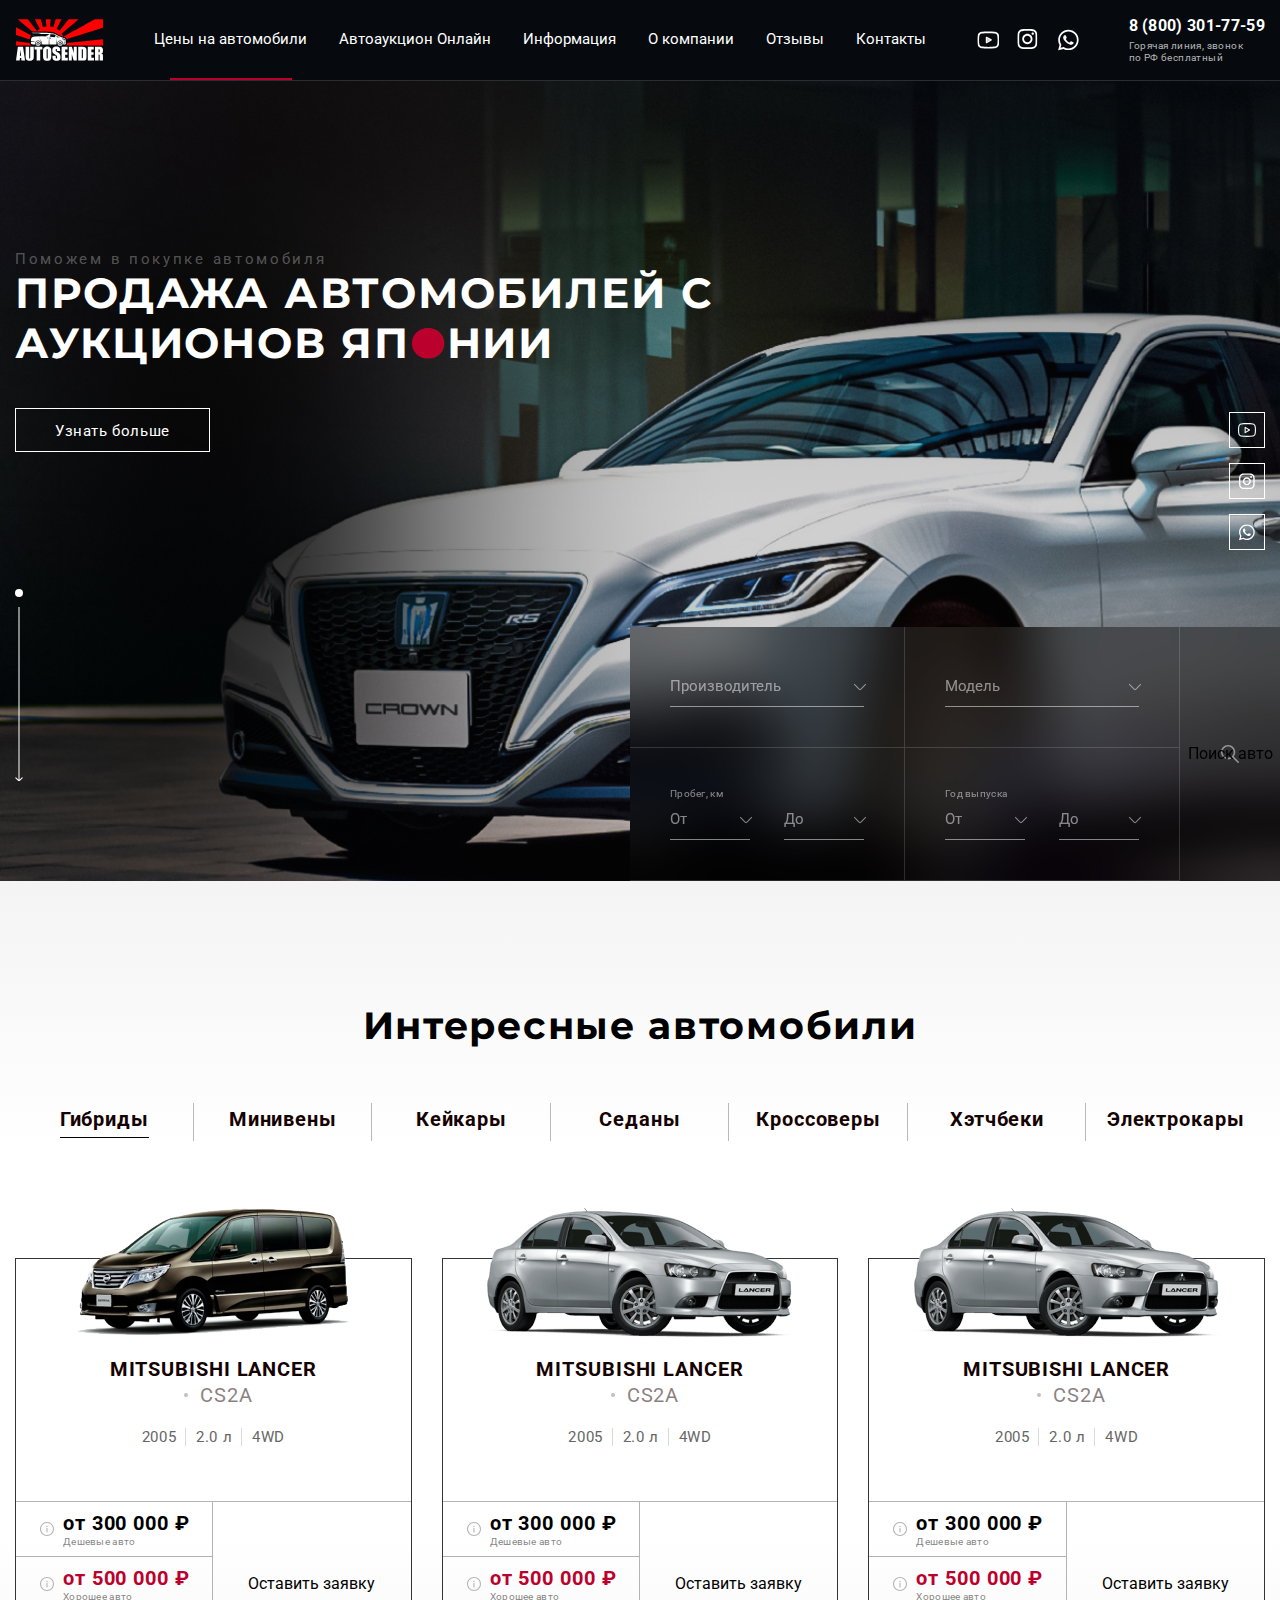
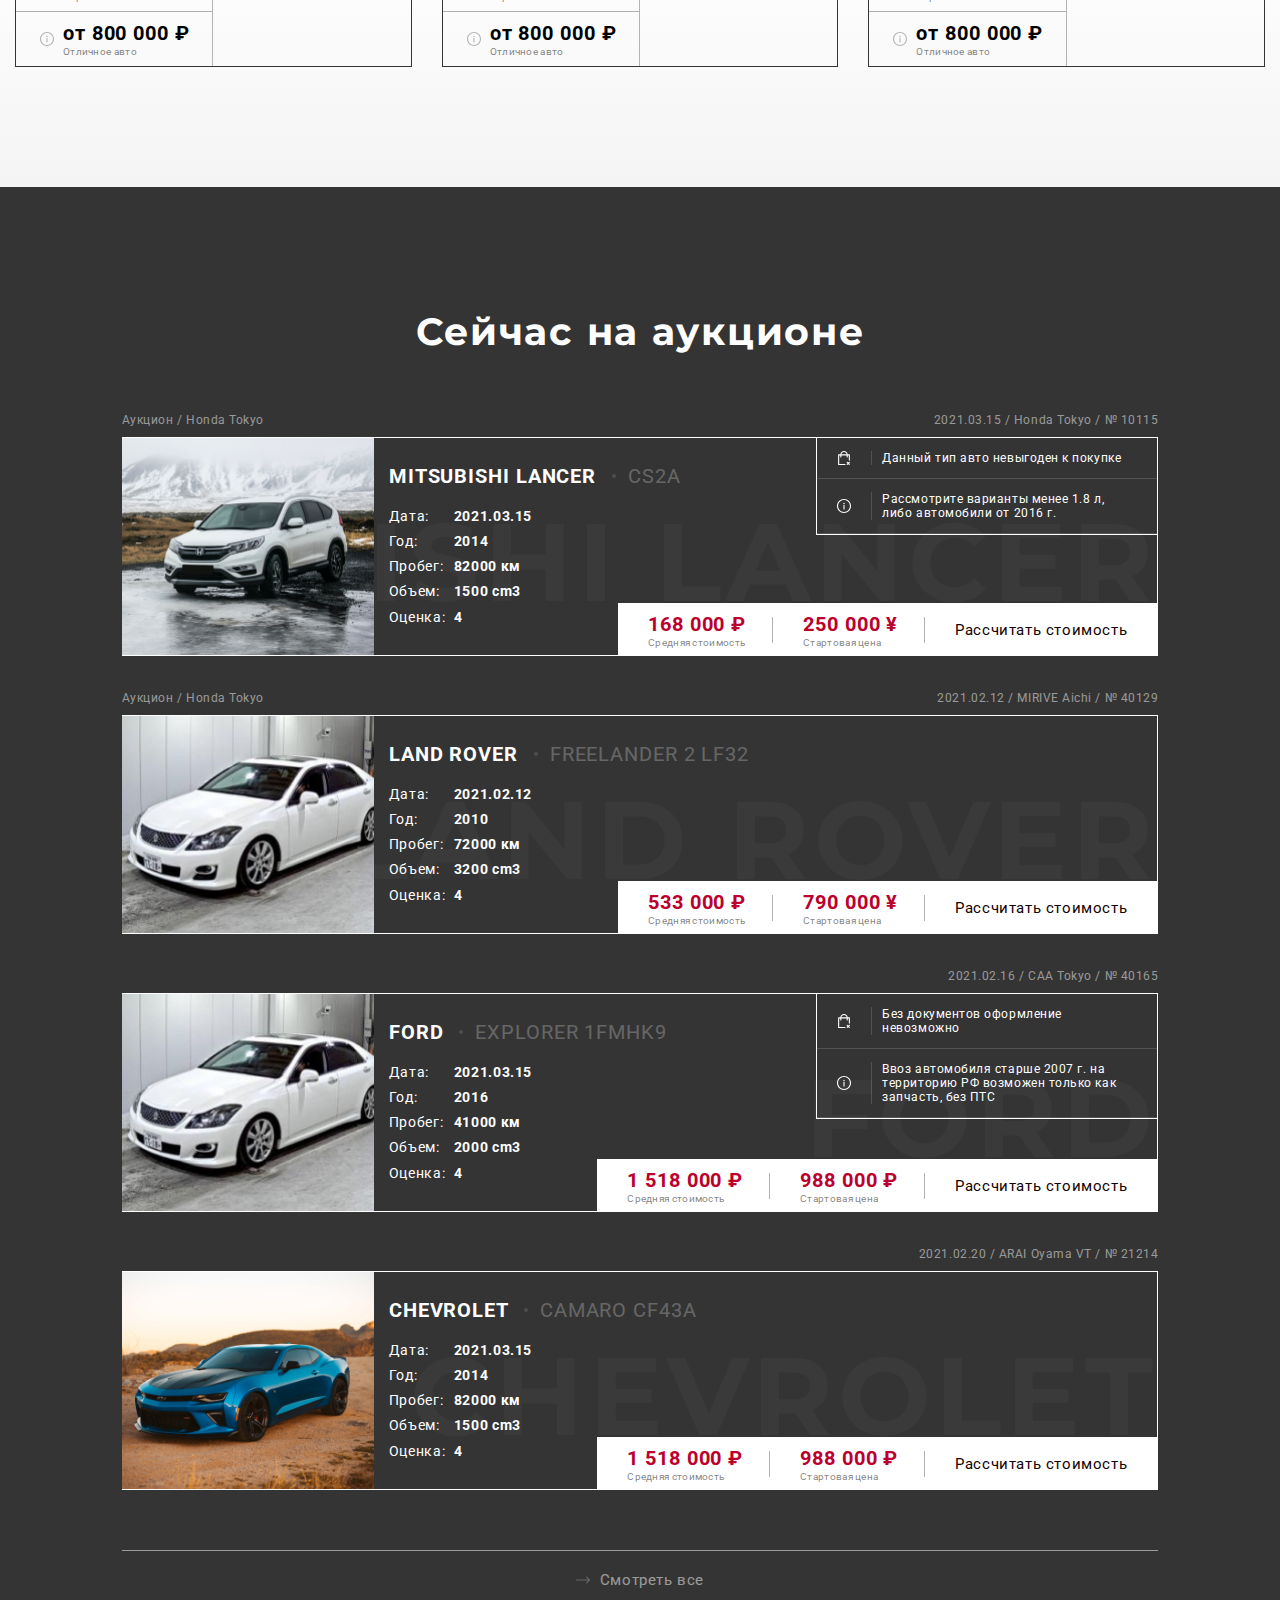
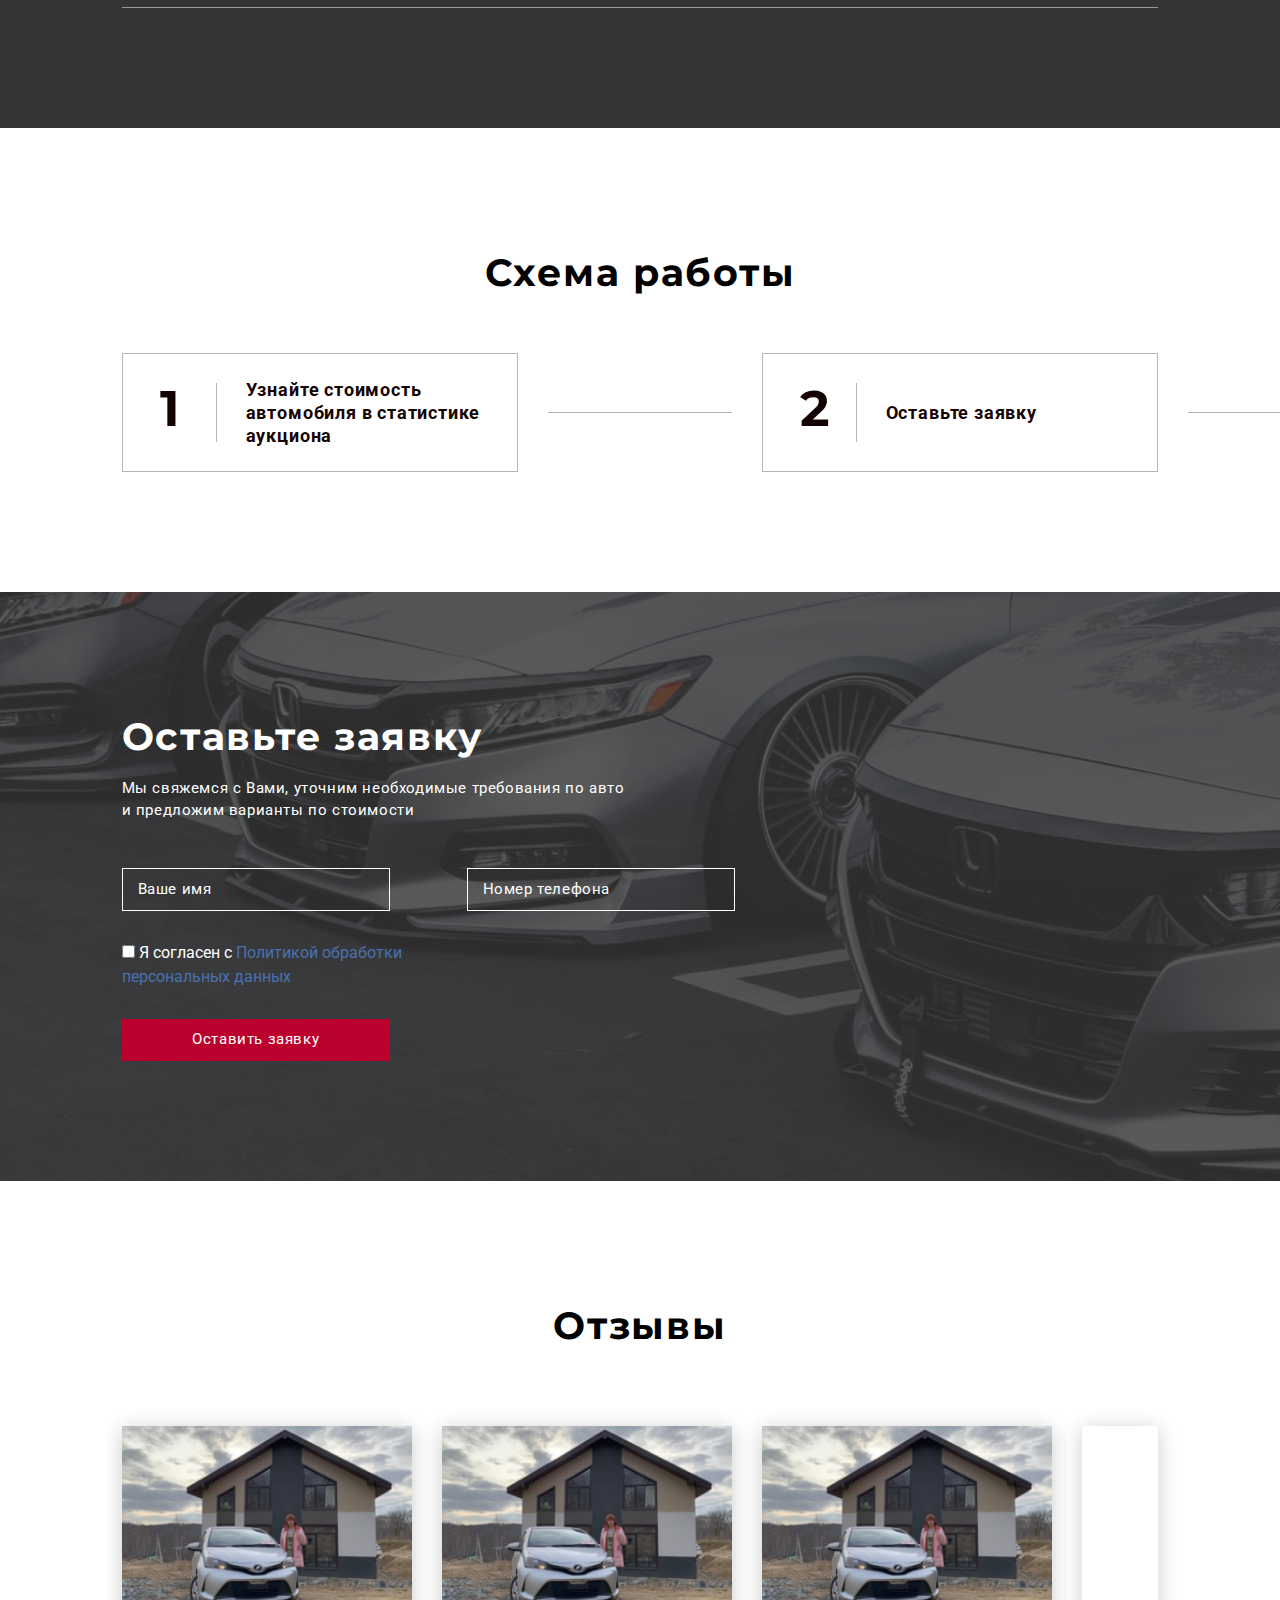
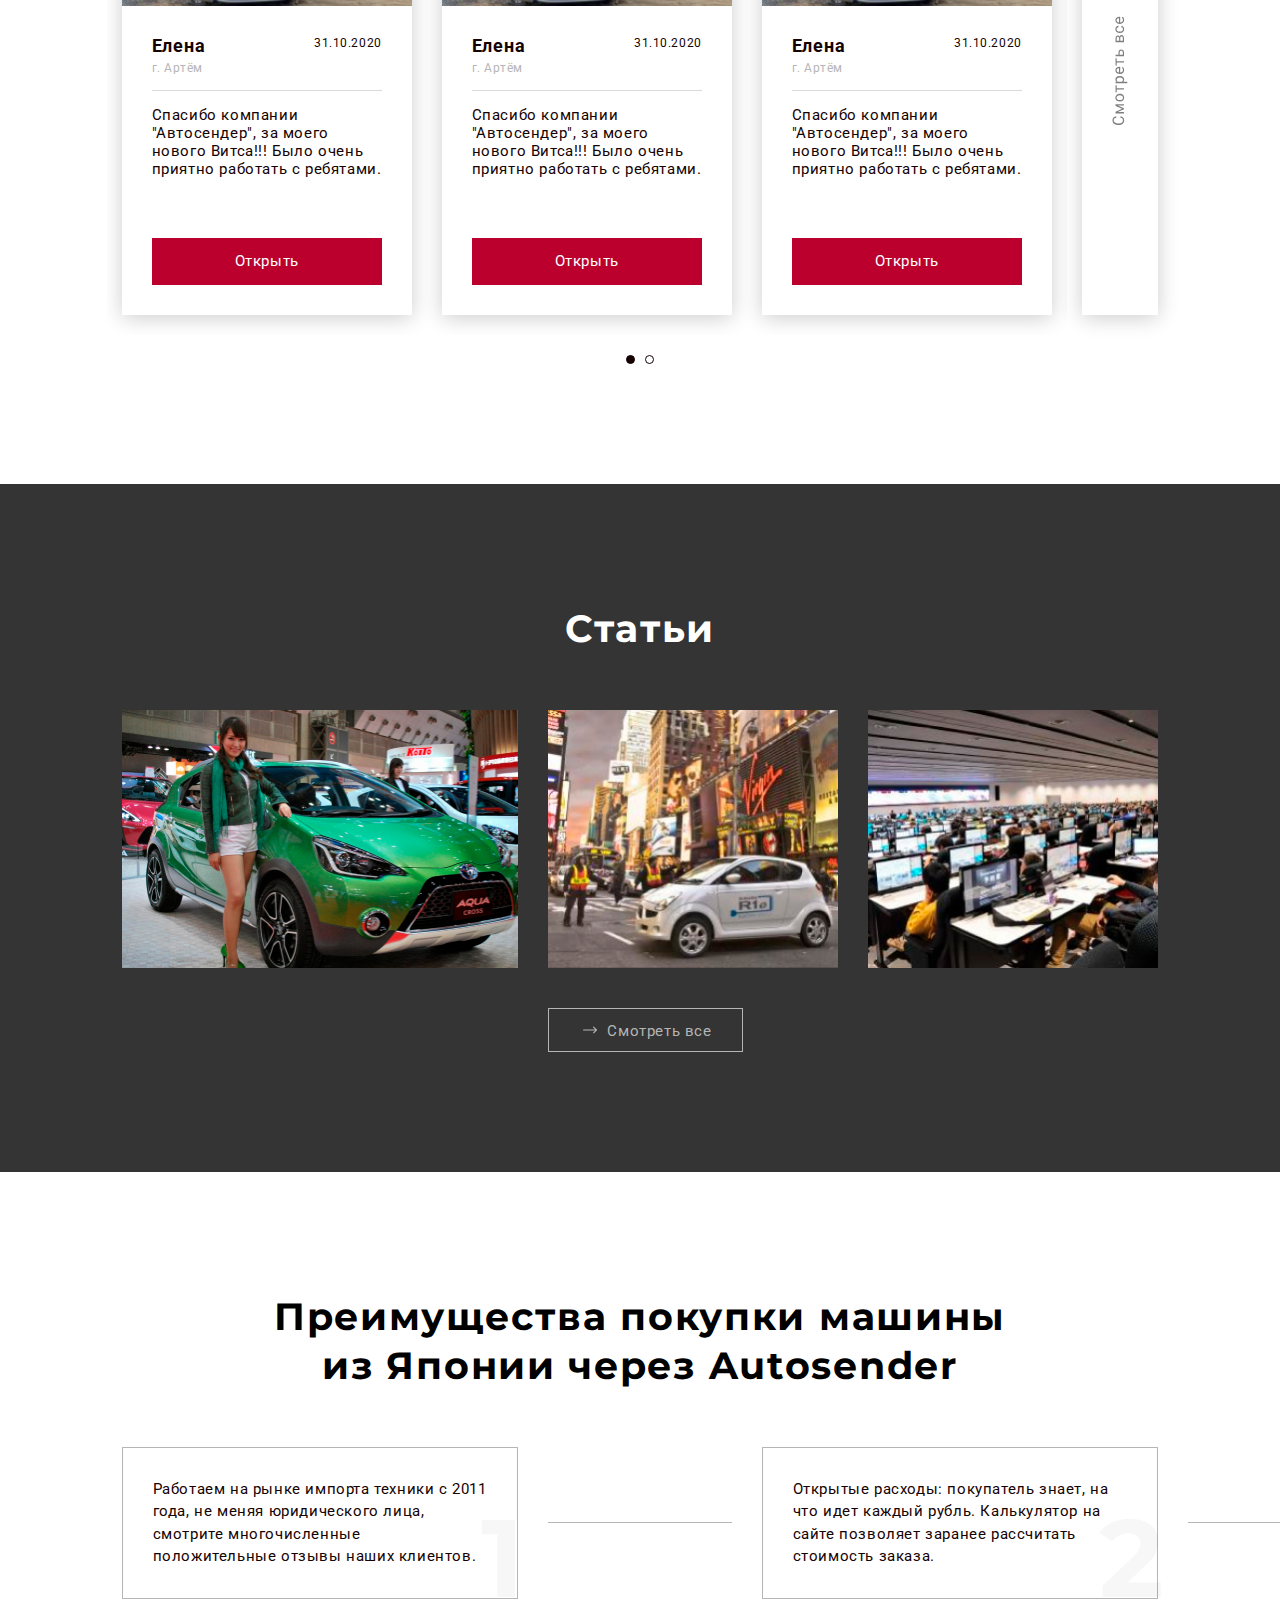
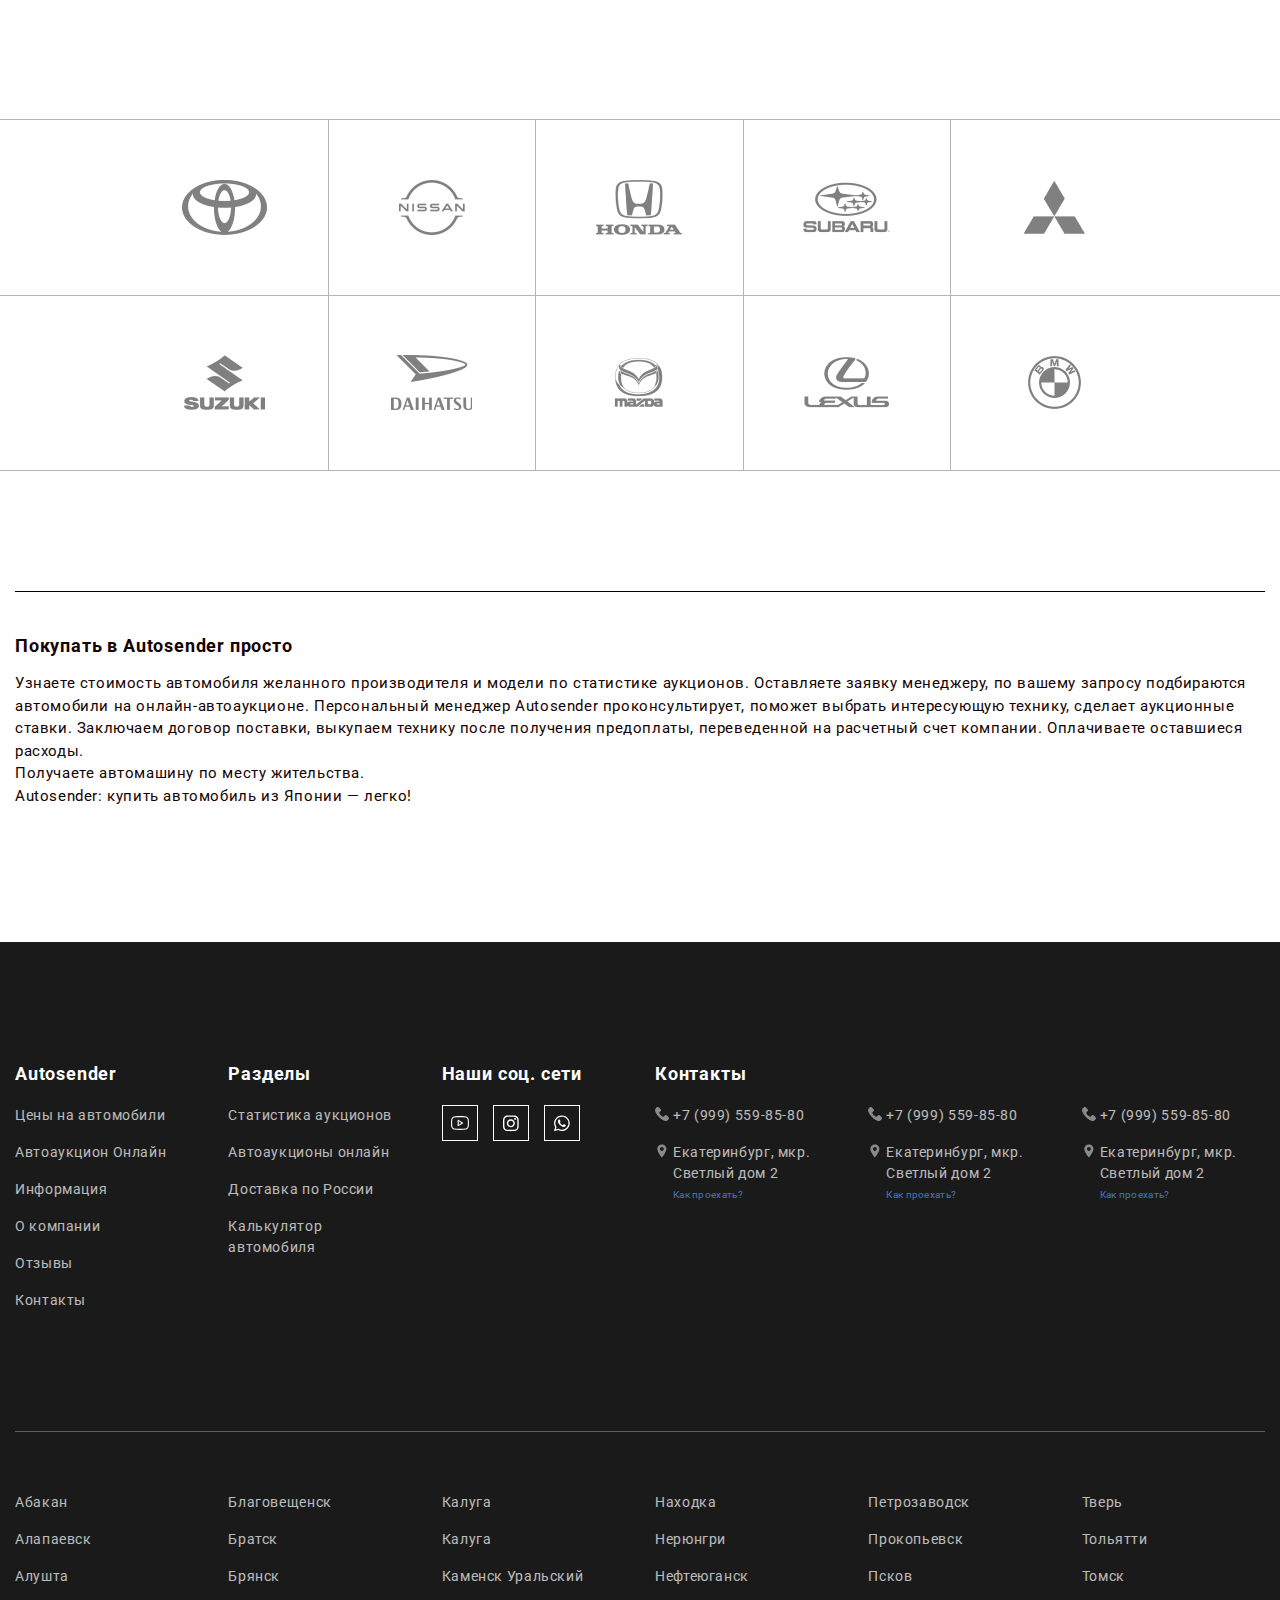
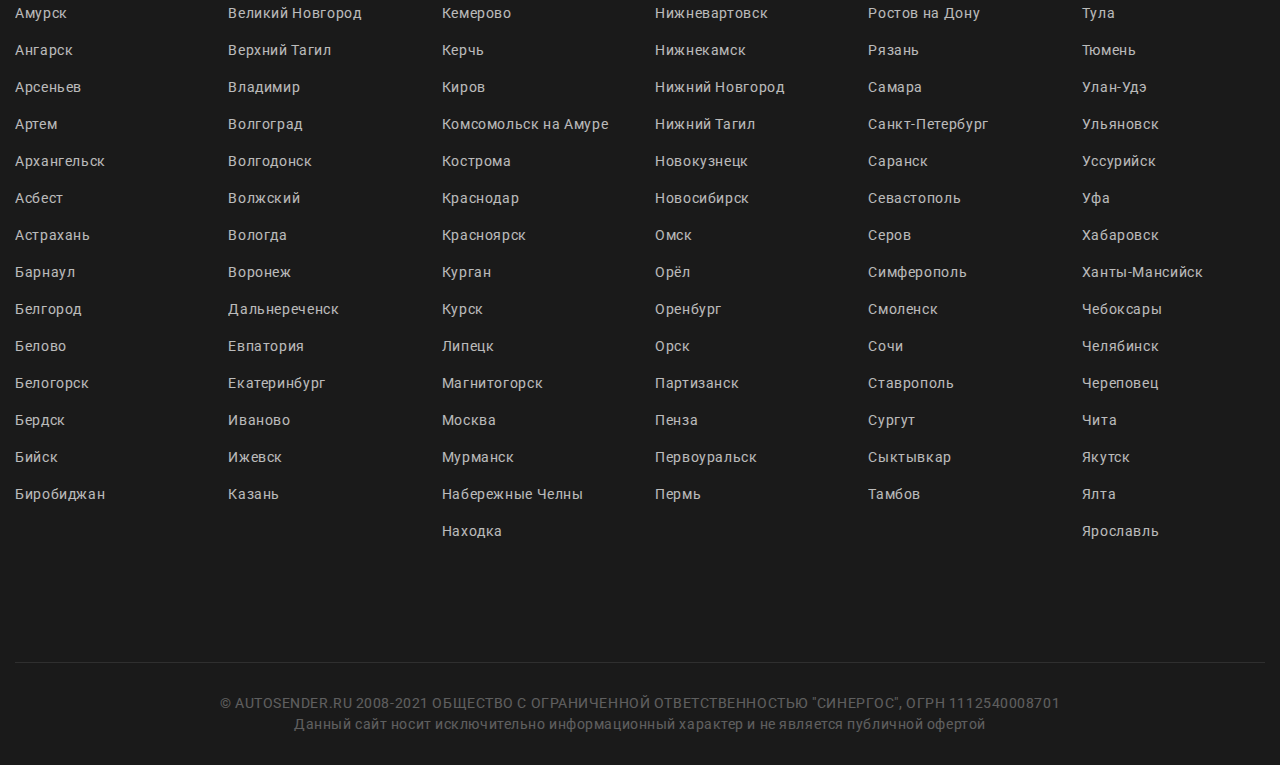
==== commit 9c4ec2a9: "адаптив" ====
--- a/index.html
+++ b/index.html
@@ -55,14 +55,20 @@
                 </div>
             </div>
         </div>
+        <div class="header__mobile">
+            <span class="header__mobile__menu-burg"></span>
+            <span class="header__mobile__menu-bid">Оставить заявку</span> 
+            <span class="header__mobile__menu-whats"></span>
+            <span class="header__mobile__menu-chat"></span>  
+        </div>
     </header>
 
     <section class="screen-1">
         <div class="container-fluid">
+            <a href="#anchor-1" class="screen-1__el__anchor"></a>
             <div class="screen-1__el">
-                <a href="#" class="screen-1__el__anchor"></a>
                 <div class="screen-1__dec">Поможем в покупке автомобиля</div>
-                <div class="screen-1__title">Продажа автомобилей c аукционов Японии</div>
+                <div class="screen-1__title">Продажа автомобилей c аукционов Яп<i>о</i>нии</div>
                 <a href="#" class="screen-1__more">Узнать больше</a>
                 <div class="screen-1__form-first">
                     <input type="text" class="screen-1__form-first__input" placeholder="Номер телефона">
@@ -204,7 +210,7 @@
         </div>
     </section>
 
-    <section class="screen-2 auto-tabs screen-padding gray">
+    <section class="screen-2 auto-tabs screen-padding gray" id="anchor-1">
         <div class="container-fluid">
             <div class="row">
                 <div class="col-12">
@@ -1006,7 +1012,7 @@
     <section class="screen-3 screen-padding">
         <div class="container-fluid">
             <div class="row">
-                <div class="col-1"></div>
+                <div class="col-md-1"></div>
                 <div class="col-lg-10 col-md-12">
                     <div class="screen-title">Сейчас на аукционе</div>
                     <div class="screen-3__el">
@@ -1199,7 +1205,7 @@
                     </div>
                     <a href="#" class="screen-3__more show-more back-dark"><span>Смотреть все</span></a>
                 </div>
-                <div class="col-1"></div>
+                <div class="col-md-1"></div>
 
             </div>
     </section>
@@ -1283,6 +1289,7 @@
 
 
 
+
     <section class="reviews screen-padding">
         <div class="container-fluid">
             <div class="row">
@@ -1294,6 +1301,48 @@
                 <div class="col-md-1"></div>
                 <div class="col-md-9 over-hidden">
                     <div class="row flex-nowrap sliders">
+                        <div class="col-lg-4 col-md-6 col-sm-12  col-12 slide padding-top-bottom-20">
+                            <div class="reviews__el">
+                                <img src="img/rew.png" alt="" class="reviews__el__img">
+                                <div class="reviews__el__intro">
+                                    <div class="reviews__el__head">
+                                        <span class="reviews__el__title"> Елена</span>
+                                        <span class="reviews__el__data"> 31.10.2020</span>
+                                    </div>
+                                    <div class="reviews__el__city">
+                                        г. Артём
+                                    </div>
+                                    <div class="reviews__el__txt">
+                                        Спасибо компании "Автосендер", за моего нового Витса!!! Было очень приятно
+                                        работать с
+                                        ребятами.
+                                    </div>
+                                    <a href="" class="reviews__el__open">Открыть</a>
+                                </div>
+                            </div>
+                        </div>
+
+                        <div class="col-lg-4 col-md-6 col-sm-12 col-12 slide padding-top-bottom-20">
+                            <div class="reviews__el">
+                                <img src="img/rew.png" alt="" class="reviews__el__img">
+                                <div class="reviews__el__intro">
+                                    <div class="reviews__el__head">
+                                        <span class="reviews__el__title">Елена</span>
+                                        <span class="reviews__el__data"> 31.10.2020</span>
+                                    </div>
+                                    <div class="reviews__el__city">
+                                        г. Артём
+                                    </div>
+                                    <div class="reviews__el__txt">
+                                        Спасибо компании "Автосендер", за моего нового Витса!!! Было очень приятно
+                                        работать с
+                                        ребятами.
+                                    </div>
+                                    <a href="" class="reviews__el__open">Открыть</a>
+                                </div>
+                            </div>
+                        </div>
+
                         <div class="col-lg-4 col-md-6 col-sm-12 col-12 slide padding-top-bottom-20">
                             <div class="reviews__el">
                                 <img src="img/rew.png" alt="" class="reviews__el__img">
@@ -1320,7 +1369,7 @@
                                 <img src="img/rew.png" alt="" class="reviews__el__img">
                                 <div class="reviews__el__intro">
                                     <div class="reviews__el__head">
-                                        <span class="reviews__el__title">Елена</span>
+                                        <span class="reviews__el__title"> Елена</span>
                                         <span class="reviews__el__data"> 31.10.2020</span>
                                     </div>
                                     <div class="reviews__el__city">
@@ -1335,6 +1384,7 @@
                                 </div>
                             </div>
                         </div>
+
 
                         <div class="col-lg-4 col-md-6 col-sm-12 col-12 slide padding-top-bottom-20">
                             <div class="reviews__el">
@@ -1378,50 +1428,6 @@
                             </div>
                         </div>
 
-
-                        <div class="col-lg-4 col-md-6 col-sm-12 col-12 slide padding-top-bottom-20">
-                            <div class="reviews__el">
-                                <img src="img/rew.png" alt="" class="reviews__el__img">
-                                <div class="reviews__el__intro">
-                                    <div class="reviews__el__head">
-                                        <span class="reviews__el__title"> Елена</span>
-                                        <span class="reviews__el__data"> 31.10.2020</span>
-                                    </div>
-                                    <div class="reviews__el__city">
-                                        г. Артём
-                                    </div>
-                                    <div class="reviews__el__txt">
-                                        Спасибо компании "Автосендер", за моего нового Витса!!! Было очень приятно
-                                        работать с
-                                        ребятами.
-                                    </div>
-                                    <a href="" class="reviews__el__open">Открыть</a>
-                                </div>
-                            </div>
-                        </div>
-
-                        <div class="col-lg-4 col-md-6 col-sm-12 col-12 
-                        slide padding-top-bottom-20">
-                            <div class="reviews__el">
-                                <img src="img/rew.png" alt="" class="reviews__el__img">
-                                <div class="reviews__el__intro">
-                                    <div class="reviews__el__head">
-                                        <span class="reviews__el__title"> Елена</span>
-                                        <span class="reviews__el__data"> 31.10.2020</span>
-                                    </div>
-                                    <div class="reviews__el__city">
-                                        г. Артём
-                                    </div>
-                                    <div class="reviews__el__txt">
-                                        Спасибо компании "Автосендер", за моего нового Витса!!! Было очень приятно
-                                        работать с
-                                        ребятами.
-                                    </div>
-                                    <a href="" class="reviews__el__open">Открыть</a>
-                                </div>
-                            </div>
-                        </div>
-
                     </div>
 
                 </div>
@@ -1436,8 +1442,6 @@
                     <div class="slider__dott"></div>
                 </div>
             </div>
-        </div>
-        </div>
         </div>
     </section>
 
@@ -1451,8 +1455,7 @@
                         <div class="col-md-1"></div>
                         <div class="col-lg-4 col-md-12">
                             <a href="#" class="screen-7__el">
-                                <div class="screen-7__el__imgbox"><img src="img/article1.png" alt=""
-                                        class="screen-7__img"></div>
+                                <div class="screen-7__img" style="background: url(img/article1.png) no-repeat 0 0;background-size: cover;"></div>
                                 <div class="screen-7__el__txt">
                                     <div class="screen-7__el__title">27 Японских автомобилей до 500 000 рублей</div>
                                     <div class="screen-7__el__dec"> Стоит ли выбирать между экономией и комфортом, если
@@ -1462,8 +1465,7 @@
                         </div>
                         <div class="col-lg-3 col-md-12">
                             <a href="#" class="screen-7__el">
-                                <div class="screen-7__el__imgbox"><img src="img/article2.png" alt=""
-                                        class="screen-7__img"></div>
+                                <div class="screen-7__img" style="background: url(img/article2.png) no-repeat 0 0;background-size: cover;"></div>
                                 <div class="screen-7__el__txt">
                                     <div class="screen-7__el__title">27 Японских автомобилей до 500 000 рублей</div>
                                     <div class="screen-7__el__dec"> Стоит ли выбирать между экономией и комфортом, если
@@ -1473,8 +1475,7 @@
                         </div>
                         <div class="col-lg-3 col-md-12">
                             <a href="#" class="screen-7__el">
-                                <div class="screen-7__el__imgbox"><img src="img/article3.png" alt=""
-                                        class="screen-7__img"></div>
+                                <div class="screen-7__img" style="background: url(img/article3.png) no-repeat 0 0;background-size: cover;"></div>
                                 <div class="screen-7__el__txt">
                                     <div class="screen-7__el__title">27 Японских автомобилей до 500 000 рублей</div>
                                     <div class="screen-7__el__dec"> Стоит ли выбирать между экономией и комфортом, если
--- a/css/main.css
+++ b/css/main.css
@@ -5,10 +5,18 @@
     font-family: "Roboto", sans-serif;
     font-size: 16px;
     min-width: 320px;
+    overflow-x: hidden;
+}
+html {
+    scroll-behavior: smooth;
 }
 
 * {
     box-sizing: border-box;
+}
+
+img {
+    max-width: 100%;
 }
 
 .header {
@@ -112,6 +120,55 @@
     margin-bottom: 4px;
 }
 
+.header__mobile {
+    position: fixed;
+    width: 100%;
+    height: 80px;
+    background: #150202;
+    justify-content: space-between;
+    align-items: center;
+    bottom: 0;
+    left: 0;
+    z-index: 200;
+    padding: 0 15px;
+    display: none;
+}
+
+.header__mobile__menu-bid {
+    width: 247px;
+    height: 50px;
+    background: #242424;
+    text-align: center;
+    color: #fff;
+    font-size: 16px;
+    line-height: 50px;
+    letter-spacing: 0.04em;
+    color: #ffffff;
+    cursor: pointer;
+}
+
+.header__mobile__menu-burg {
+    height: 24px;
+    width: 40px;
+    cursor: pointer;
+    background: url(../img/burg.svg) no-repeat 0 0;
+}
+
+.header__mobile__menu-whats {
+    width: 40px;
+    height: 40px;
+    background: url(../img/whatsapp3.svg) no-repeat 0 0;
+    cursor: pointer;
+}
+
+.header__mobile__menu-chat {
+    width: 56px;
+    height: 56px;
+    background: url(../img/chat.svg) no-repeat center center;
+    background-size: cover;
+    cursor: pointer;
+}
+
 .screen-1 {
     height: 800px;
     background: url(../img/bg.jpg) no-repeat 0 0;
@@ -138,12 +195,33 @@
     font-weight: bold;
     font-size: 42px;
     line-height: 120%;
-    /* or 50px */
-
     letter-spacing: 0.045em;
     text-transform: uppercase;
-
+    user-select: none;
     color: #ffffff;
+}
+
+.screen-1__title i {
+    font-style: normal;
+    color: #bc002d;
+
+    position: relative;
+}
+
+.screen-1__title i::before {
+    content: "";
+    position: absolute;
+    font-style: normal;
+    color: #bc002d;
+    background: #bc002d;
+    border-radius: 50%;
+    height: 22px;
+    width: 22px;
+    top: 50%;
+    left: 50%;
+    margin-left: -11px;
+    margin-top: -11px;
+    display: inline-block;
 }
 
 .screen-1__more {
@@ -214,8 +292,9 @@
     width: 8px;
     height: 192px;
     background: url(../img/scroll.svg) no-repeat 0 0;
-    left: 0;
-    bottom: 0;
+    left: 15px;
+    bottom: 100px;
+    z-index: 100;
 }
 
 .screen-1__soc {
@@ -305,7 +384,11 @@
     width: 80px;
 }
 .__select.middle {
-    width: 135px;
+    width: 100%;
+}
+
+.__select.middle:last-child {
+    margin-left: 30px;
 }
 
 .__select[data-state="active"] .__select__title::before {
@@ -447,10 +530,6 @@
     display: block;
 }
 
-.main__auctiontabs-item.active {
-    display: flex;
-}
-
 .tabs-list {
     display: flex;
     justify-content: space-between;
@@ -520,6 +599,7 @@
     letter-spacing: 0.045em;
     height: 45px;
     margin: 0 auto;
+    margin-bottom: 40px;
     line-height: 45px;
     display: block;
     border-bottom: 1px solid #150202;
@@ -693,10 +773,12 @@
     width: 100%;
     text-align: center;
     top: -50px;
+    padding: 0 20px;
 }
 
 .auto-tabs__el__img > img {
     display: inline;
+    max-width: 100%;
 }
 
 .auto-tabs__tab {
@@ -897,6 +979,7 @@
     line-height: 130%;
     letter-spacing: 0.045em;
     color: #bc002d;
+    white-space: nowrap;
 }
 
 .screen-3__el__prs__it > span:nth-child(2) {
@@ -908,7 +991,7 @@
 
 .screen-3__el__warn {
     position: absolute;
-    right: 15px;
+    right: 14px;
     top: -1px;
     border: 1px solid #ffffff;
     max-width: 342px;
@@ -1220,17 +1303,12 @@
     overflow: hidden;
 }
 
-.screen-7__el__imgbox {
+.screen-7__img {
     position: absolute;
     left: 0;
     top: 0;
     height: 100%;
     width: 100%;
-}
-
-.screen-7__img {
-    width: 100%;
-    display: block;
 }
 
 .screen-7__el:hover {
@@ -1514,21 +1592,30 @@
     margin-bottom: 120px;
 }
 
-.main__auctiontabs-item {
-    display: flex;
-    justify-content: space-around;
-}
-
-.main__auctiontabs-item__col {
-    width: 14.285%;
-}
-
 .main__auctiontabs-items {
     margin-bottom: 88px;
 }
 
+.main__auctiontabs-item__all {
+    font-size: 15px;
+    line-height: 18px;
+    letter-spacing: 0.04em;
+    color: #bc002d;
+    float: right;
+    padding-left: 25px;
+    background: url(../img/arrow-cr.svg) no-repeat 0 center;
+    cursor: pointer;
+}
+
+.main__auctiontabs-item__list {
+    display: flex;
+    flex-wrap: wrap;
+    width: 100%;
+}
+
 .main__auctiontabs-item__list > li {
     margin-bottom: 14px;
+    width: 14.285%;
 }
 
 .main__auctiontabs-item__list > li:last-child {
@@ -1884,7 +1971,7 @@
     color: #150202;
 }
 
-.youtube__title.slider-title {
+.youtube__title.slider-title span {
     padding-right: 67px;
     background: url(../img/youtube3.svg) no-repeat right center;
 }
@@ -1899,6 +1986,7 @@
     width: 80px;
     margin-right: 35px;
     background: url(../img/youtube__arrow-left.svg) no-repeat 0 0;
+    background-size: cover;
     cursor: pointer;
 }
 
@@ -1906,6 +1994,7 @@
     height: 15px;
     width: 80px;
     background: url(../img/youtube__arrow-right.svg) no-repeat 0 0;
+    background-size: cover;
     cursor: pointer;
 }
 
@@ -1983,6 +2072,7 @@
 .main__breadcrumbs {
     display: flex;
     font-size: 13px;
+    flex-wrap: wrap;
     line-height: 15px;
     letter-spacing: 0.04em;
     color: #b5b5b5;
@@ -2081,7 +2171,7 @@
 }
 
 .contact__page__list > li {
-    margin-right: 60px;
+    margin-right: 50px;
 }
 
 .contact__page__list > li:nth-child(1) {
@@ -2137,6 +2227,7 @@
 .contact__page__list-3 {
     margin-top: 30px;
     display: flex;
+    flex-wrap: wrap;
 }
 
 .contact__page__list-3 > li {
@@ -2189,6 +2280,7 @@
     margin-right: 60px;
     padding-left: 57px;
     position: relative;
+    margin-bottom: 28px;
 }
 
 .contact__page__manager__list > li:after {
@@ -2242,9 +2334,10 @@
 
 .contact__page__main-foto {
     height: 730px;
-    background: url(../img/main-photo.jpg) no-repeat 0 0;
+    background: url(../img/main-photo.jpg) no-repeat center 0;
     background-size: cover;
-    margin-top: 120px;
+    margin-top: 80px;
+
 }
 
 .team {
@@ -2263,6 +2356,10 @@
     display: block;
 }
 
+.team__item__img > img {
+    width: 100%;
+}
+
 .team__item__txt {
     font-size: 12px;
     line-height: 14px;
@@ -2302,6 +2399,7 @@
 }
 .additional-text__el__col {
     margin-right: 80px;
+    max-width: 400px;
 }
 .additional-text__el__col:last-child {
     margin-right: 0;
@@ -2496,7 +2594,7 @@
     position: absolute;
     left: 0;
     width: 100%;
-    background: url(../img/banner-photo.jpg) no-repeat 0 0;
+    background: url(../img/banner-photo.jpg) no-repeat center 0;
     background-size: cover;
 }
 
@@ -2512,6 +2610,7 @@
     margin-bottom: 12px;
     padding-bottom: 10px;
     border-bottom: 1px solid #150202;
+    position: relative;
 }
 
 .product-page__data {
@@ -2927,6 +3026,10 @@
     height: 60px;
 }
 
+.review__youtube__preview > img {
+    max-width: 100%;
+}
+
 .articles-page__item {
     padding-bottom: 20px;
     border-bottom: 1px solid #150202;
@@ -2967,6 +3070,7 @@
     padding: 40px;
     margin-top: 60px;
     margin-bottom: 120px;
+    position: relative;
 }
 
 .articles-page__cont__head {
@@ -3005,6 +3109,7 @@
 
 ul.articles-page__cont__list {
     display: flex;
+    flex-wrap: wrap;
     justify-content: space-between;
 }
 
@@ -3066,6 +3171,7 @@
     color: #150202;
     opacity: 0.5;
     padding-left: 18px;
+    margin-left: 10px;
     position: relative;
 }
 
@@ -3274,7 +3380,6 @@
     color: #150202;
     opacity: 0.5;
     position: relative;
-    margin-bottom: 120px;
     counter-reset: li;
 }
 
@@ -3283,9 +3388,7 @@
     counter-increment: li;
 }
 
-.calculator-page__seo {
-    margin-top: 120px;
-}
+
 
 @media (max-width: 1200px) {
     .header__col.menu {
@@ -3293,7 +3396,10 @@
     }
 }
 
-@media (max-width: 1024px) {
+@media (max-width: 1025px) {
+    body {
+        margin-bottom: 80px;
+    }
     .screen-1__form-first {
         display: block;
     }
@@ -3343,7 +3449,7 @@
     }
 
     .tabs-list > li > span {
-        display: block;
+        display: inline-block;
     }
 
     .tabs-list > li:after {
@@ -3364,10 +3470,16 @@
         justify-content: center;
     }
 
+    .screen-3__el__warn__it {
+        padding: 13px 20px 13px 34px;
+        font-size: 11px;
+    }
+
     .screen-3__el__warn {
         top: auto;
-        right: 0;
-        bottom: 45px;
+        right: -1px;
+        bottom: 51px;
+        max-width: 260px;
     }
     .background-txt {
         display: none;
@@ -3376,20 +3488,16 @@
     .screen-7__el {
         display: flex;
         width: 100%;
+        padding-left: 240px;
     }
 
     .screen-7__el__imgbox {
         position: static;
     }
 
-    .screen-7__el__imgbox {
-        max-width: 320px;
-        overflow: hidden;
-    }
-
     .screen-7__img {
-        width: 100%;
-        height: 100%;
+        width: 240px;
+        height: 200px;
         display: block;
     }
 
@@ -3436,9 +3544,135 @@
     .brand__list > li:nth-child(8) {
         border-right: none;
     }
-}
-
-@media (max-width: 768px) {
+
+    .brand__list > li > a {
+        height: 135px;
+    }
+    .brand {
+        border-bottom: none;
+    }
+
+    .main__title {
+        font-size: 32px;
+
+        padding-bottom: 16px;
+    }
+
+    .main__auctiontabs-item__list > li {
+        width: 33.333%;
+    }
+
+    .main__auctiontabs-item {
+        justify-content: flex-start;
+    }
+
+    .main__fillter__buttons {
+        position: static;
+        max-width: 342px;
+        margin: 0 auto;
+        padding: 30px 0;
+    }
+
+    .main__fillter__col-first {
+        display: flex;
+        flex-wrap: wrap;
+    }
+    .main__fillter__row-2 {
+        width: 50%;
+        border-right: 1px solid rgba(0, 0, 0, 0.1);
+        border-bottom: 1px solid rgba(0, 0, 0, 0.1);
+    }
+
+    .main__fillter__check {
+        width: 25%;
+    }
+    .main__fillter__check-2 {
+        width: 16.666%;
+    }
+
+    .main__fillter {
+        margin-bottom: 80px;
+    }
+
+    .slider-title {
+        font-size: 32px;
+    }
+
+    .product-page__slider__decod {
+        display: none;
+    }
+
+    .product-page__opt__list {
+        display: flex;
+        flex-wrap: wrap;
+        justify-content: space-between;
+    }
+
+    .product-page__opt__list > li {
+        width: calc(50% - 20px);
+    }
+    .product-page__price-list {
+        justify-content: center;
+        margin-top: 48px;
+    }
+    .product-page__dev {
+        max-width: 460px;
+        margin: 0 auto;
+        margin-bottom: 40px;
+    }
+    .product-page__send {
+        max-width: 460px;
+        margin: 0 auto;
+        position: relative;
+    }
+
+    .additional-text__el {
+        padding: 48px;
+    }
+    .header__mobile {
+        display: flex;
+    }
+    .review-open__txt {
+        margin-top: 60px;
+        margin-left: 20px;
+    }
+
+    .line-md {
+        border-top: 1px solid #E5E5E5;
+        height: 30px;
+
+    }
+    .contact__page__manager {
+        margin-top: 0;
+        padding-top: 0;
+        border-top: none;
+        border-left: 1px solid #E5E5E5;
+        padding-left: 40px;
+    }
+
+    .contact__page__manager__list > li:last-child {
+        margin-bottom: 0;
+    }
+
+
+    .contact__page__list {
+        border-right: none;
+        margin-right: 0;
+    }
+
+    .contact__page__main-foto {
+        height: 356px;
+        margin-left: -15px !important;
+        width: calc(100% + 30px);
+    } 
+   
+
+}
+
+@media (max-width: 769px) {
+    body {
+        margin-bottom: 66px;
+    }
     .header__phone {
         display: none;
     }
@@ -3449,15 +3683,27 @@
         height: 72px;
     }
 
+    .screen-1 {
+        height: 688px;
+    }
+
+    .screen-1 .container-fluid {
+        display: flex;
+        align-items: flex-start;
+    }
+
+    .screen-1__el {
+        padding-bottom: 0;
+        padding-top: 40px;
+    }
+
     .screen-1__dec {
         font-size: 12px;
     }
     .screen-1__title {
         font-size: 36px;
     }
-    .screen-1 {
-        height: 800px;
-    }
+
     .screen-1__form-first {
         max-width: 280px;
     }
@@ -3524,10 +3770,7 @@
     .screen-1__el__anchor {
         width: 6px;
         height: 135px;
-        background: url(../img/scroll.svg) no-repeat 0 0;
         background-size: cover;
-
-        bottom: 50px;
     }
 
     .screen-2 {
@@ -3554,12 +3797,6 @@
 
     .auto-tabs__el__rt {
         width: 100%;
-    }
-    .auto-tabs__el__end__pr {
-        display: flex;
-        flex-direction: column;
-        align-items: center;
-        padding-left: 0;
     }
 
     .auto-tabs__el__order {
@@ -3590,6 +3827,7 @@
     .screen-3__el__prs__it {
         width: 100%;
         position: static;
+        margin-bottom: 10px;
     }
 
     .screen-3__el__prs__it:after {
@@ -3610,12 +3848,24 @@
         text-align: center;
     }
 
+    .auto-black .screen-3__el__calc {
+        border-bottom: 1px solid #343434;
+    }
+
     .screen-3__el__maini-nfo {
         padding-left: 20px;
     }
 
     .screen-3__el__warn {
-        bottom: 0;
+        bottom: -1px;
+    }
+
+    .auto-black .screen-3__el__prs {
+        border-top: none;
+    }
+
+    .auto-black .screen-3__img {
+        border-left: 1px solid #343434;
     }
 
     .screen-4__el > span {
@@ -3698,9 +3948,154 @@
     .tabs-list > li {
         font-size: 16px;
     }
+    .main__fillter {
+        margin-bottom: 60px;
+    }
+
+    .slider-title {
+        font-size: 30px;
+    }
+
+    .__head {
+        flex-direction: column;
+    }
+    .slider-arrow {
+        margin-top: 15px;
+        justify-content: space-between;
+    }
+
+    .main__fillter__row {
+        padding: 15px 20px;
+        height: auto;
+        border-bottom: none;
+    }
+
+    .main__fillter__row-2 {
+        width: 100%;
+        border-right: none;
+        padding: 15px 20px;
+        border-bottom: none;
+    }
+    .header__mobile {
+        height: 67px;
+    }
+    .header__mobile__menu-bid {
+        width: 162px;
+        height: 40px;
+        line-height: 40px;
+    }
+
+    .header__mobile__menu-chat {
+        height: 50px;
+        width: 50px;
+    }
+    .product-page__auction-list {
+        flex-direction: column;
+        align-items: flex-start;
+    }
+
+    .product-page__est {
+        position: absolute;
+        right: 15px;
+        bottom: -55px;
+    }
+    .product-page__auction-list > li:last-child {
+        width: auto;
+    }
+    .additional-text__el__txt {
+        flex-wrap: wrap;
+    }
+    .additional-text__el__col {
+        width: calc(50% - 80px);
+        margin-right: 40px;
+    }
+    .additional-text__el {
+        padding: 30px
+
+    }
+
+    .additional-text__el__col:last-child {
+        width: 100%;
+        margin-right: 0;
+    }
+    .review__youtube__title {
+        font-size: 28px;
+        max-width: 385px;
+    }
+
+    .review__youtube__go {
+        margin-bottom: 40px;
+        margin-top: 28px;
+    }
+    .review__youtube {
+        margin-top: 80px;
+    }
+    .articles-page__cont {
+        padding: 60px 30px;
+        margin-top: 20px;
+        margin-bottom: 60px;
+        margin-left: -15px;
+        width: calc(100% + 30px);
+    }
+    .information-page__img-fluid {
+        height: 300px;
+        margin-bottom: 60px;
+    }
+    .contact__page__list > li {
+        margin-bottom: 30px;
+    }
+    .contact__page__list > li:nth-child(1) {
+        margin-bottom: 0;
+    }
+
+    .contact__page__list > li > span > a {
+    
+        font-size: 18px;
+  
+    }
+    .contact__page__list > li > span > span {
+        font-size: 12px;
+    }
+    .contact__page__list-3 > li {
+        margin-right: 0;
+    }
+    .contact__page__manager {     
+        border-left: 0;
+        padding-left: 0;
+        border-top: 1px solid #E5E5E5;
+        padding-top: 20px;
+        margin-top: 20px;
+
+    }
+    .contact__page__main-foto {
+        margin-top: 40px;
+    }
+    .contact__page__main-office {
+        border-top: 1px solid #E5E5E5;
+        padding-top: 20px;
+        margin-top: 20px;
+        width: 100%;
+    }
+    .about-page__txt {
+        padding-top: 80px;
+    }
 }
 
 @media (max-width: 576px) {
+    body {
+        font-size: 14px;
+    }
+    .screen-1__title {
+        font-size: 24px;
+    }
+
+    .screen-1__title i::before {
+        height: 16px;
+        width: 16px;
+        margin-left: -8px;
+        margin-top: -8px;
+    }
+
     .footer-col__fr,
     .footer-col__br {
         margin-top: 0;
@@ -3733,6 +4128,10 @@
     .screen-3__el__warn {
         margin-top: 15px;
         position: static;
+        max-width: calc(100% - 20px);
+    }
+    .screen-3__el__warn__it::after {
+        left: 10px;
     }
 
     .screen-3__el__title > span {
@@ -3760,8 +4159,15 @@
     }
 
     .screen-7__el {
+        padding-top: 200px;
+        padding-left: 0;
         flex-direction: column;
         height: auto;
+    }
+
+    .screen-7__img {
+        width: 100%;
+        height: 200px;
     }
 
     .screen-7__el__txt {
@@ -3790,4 +4196,197 @@
     .slider__dott {
         margin-top: 0;
     }
-}
+
+    .main__title {
+        font-size: 28x;
+        padding-bottom: 12px;
+        margin-bottom: 20px;
+    }
+
+    .main__auctiontabs-item__list > li {
+        width: 50%;
+    }
+
+    .main__fillter__row-2:nth-child(1) {
+        border-bottom: 1px solid rgba(0, 0, 0, 0.1);
+    }
+    .main__fillter__row-2:nth-child(2) {
+        border-bottom: 1px solid rgba(0, 0, 0, 0.1);
+    }
+
+    .main__fillter__buttons {
+        padding: 20px;
+    }
+
+    .main__auto-list__sort {
+        flex-direction: column;
+        align-items: flex-start;
+    }
+
+    .main__auto-list__quan {
+        margin-bottom: 10px;
+    }
+
+    .main__auto-list__select {
+        width: 100%;
+    }
+
+    .main__fillter {
+        margin-bottom: 40px;
+    }
+
+    .auto-black .screen-3__el__prs {
+        border-left: none;
+        border-bottom: none;
+    }
+    .auto-black .screen-3__el__calc {
+        border-bottom: none;
+    }
+
+    .auto-black .screen-3__el__prs {
+        border-top: 1px solid #343434;
+    }
+
+    .main {
+        padding-top: 20px;
+        margin-bottom: 60px;
+    }
+
+    show-more {
+        margin-top: 30px;
+    }
+
+    .slider-title {
+        font-size: 28px;
+    }
+
+    .slider-left,
+    .slider-right {
+        height: 12px;
+        width: 64px;
+    }
+
+    .header__mobile__menu-whats {
+        display: none;
+    }
+    .product-page__opt__list > li {
+        width: 100%;
+    }
+    .review__youtube__title {
+        font-size: 24px;
+    }
+
+    .product-page__title {
+        font-style: 28px;
+        flex-direction: column;
+    }
+
+    .product-page__title > span:nth-child(2) {
+        padding-left: 0;
+        margin-left: 0;
+    }
+    .product-page__title > span:nth-child(2):after {
+        display: none;
+    }
+    .product-page__price-list {
+        flex-direction: column;
+        margin-top: 40px;
+    }
+    .product-page__price-list > li {
+        padding-right: 0;
+        margin-right: 0;
+        display: flex;
+        justify-content: space-between;
+        flex-direction: row-reverse;
+        align-items: center;
+        margin-bottom: 10px;
+    }
+    .product-page__price-list > li:after {
+        display: none;
+    }
+    .product-page__price-list > li > span:nth-child(1) {
+        font-size: 18px;
+    }
+    .product-page__price-list > li > span:nth-child(2) {
+        font-size: 10px;
+        line-height: 16px;
+    }
+    .product-page__dev {
+        margin-bottom: 20px;
+    }
+    .additional-text__el__col {
+        width: 100%;
+        margin-right: 0;
+    }
+    .additional-text__el__row {
+        margin-bottom: 10px;
+    }
+    .review__youtube {
+        margin-top: 60px;
+    }
+    .articles-page__item__title {
+        font-size: 16px;
+    }
+    .articles-page__item__txt {
+        font-size: 12px;
+    }
+    .articles-page__cont {
+        background: #f8f8f8;
+
+        padding-bottom: 90px;
+    }
+    .styles-articles table th,
+    .styles-articles table td {
+        font-size: 14px;
+        padding: 10px;
+    }
+    ul.articles-page__cont__list {
+        flex-direction: column;
+    }
+    ul.articles-page__cont__list > li > ul {
+        display: none;
+    }
+    .articles-page__el__head {
+        flex-direction: column;
+        align-items: flex-start;
+        margin-bottom: 20px;
+    }
+    .articles-page__el__more {
+        margin-top: 15px;
+    }
+    .articles-page__cont__head__title {
+        font-size: 20px;
+    }
+    .articles-page__cont__calc {
+        position: absolute;
+        bottom: 30px;
+    }
+    .reviews__el__txt {
+        font-size: 13px;
+        margin-bottom: 30px;
+    }
+    .information-page__img-fluid {
+        height: 230px;
+        margin-bottom: 60px;
+    }
+    .information-page__spoler {
+        padding: 20px;
+        padding-top: 73px;
+    }
+    .information-page__spoler__numb {
+        height: auto;
+        width: auto;
+        position: absolute;
+        left: 20px;
+        top: 12px;
+        line-height: auto;
+        font-size: 40px;
+    }
+    .about-page__txt {
+        padding-top: 30px;
+    }
+    .contact__page__main-foto {
+        height: 300px;
+    }
+
+}
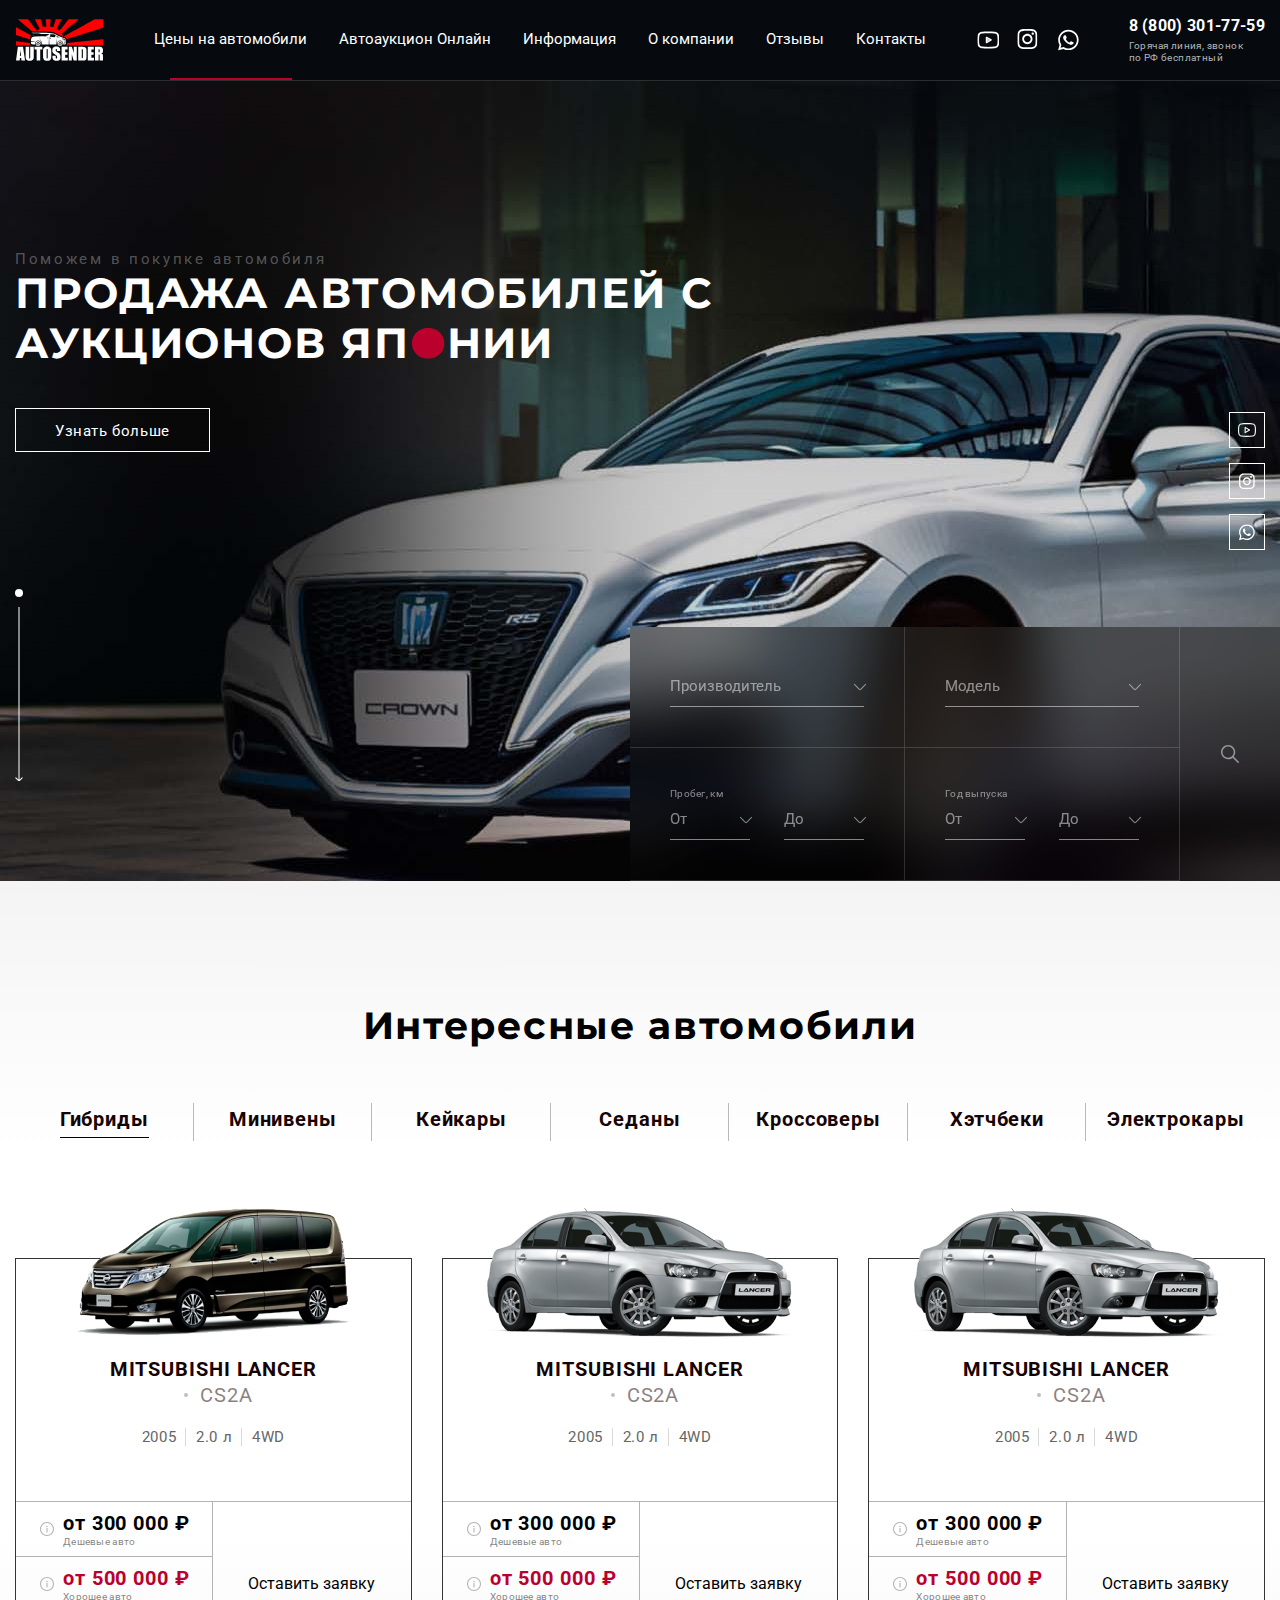
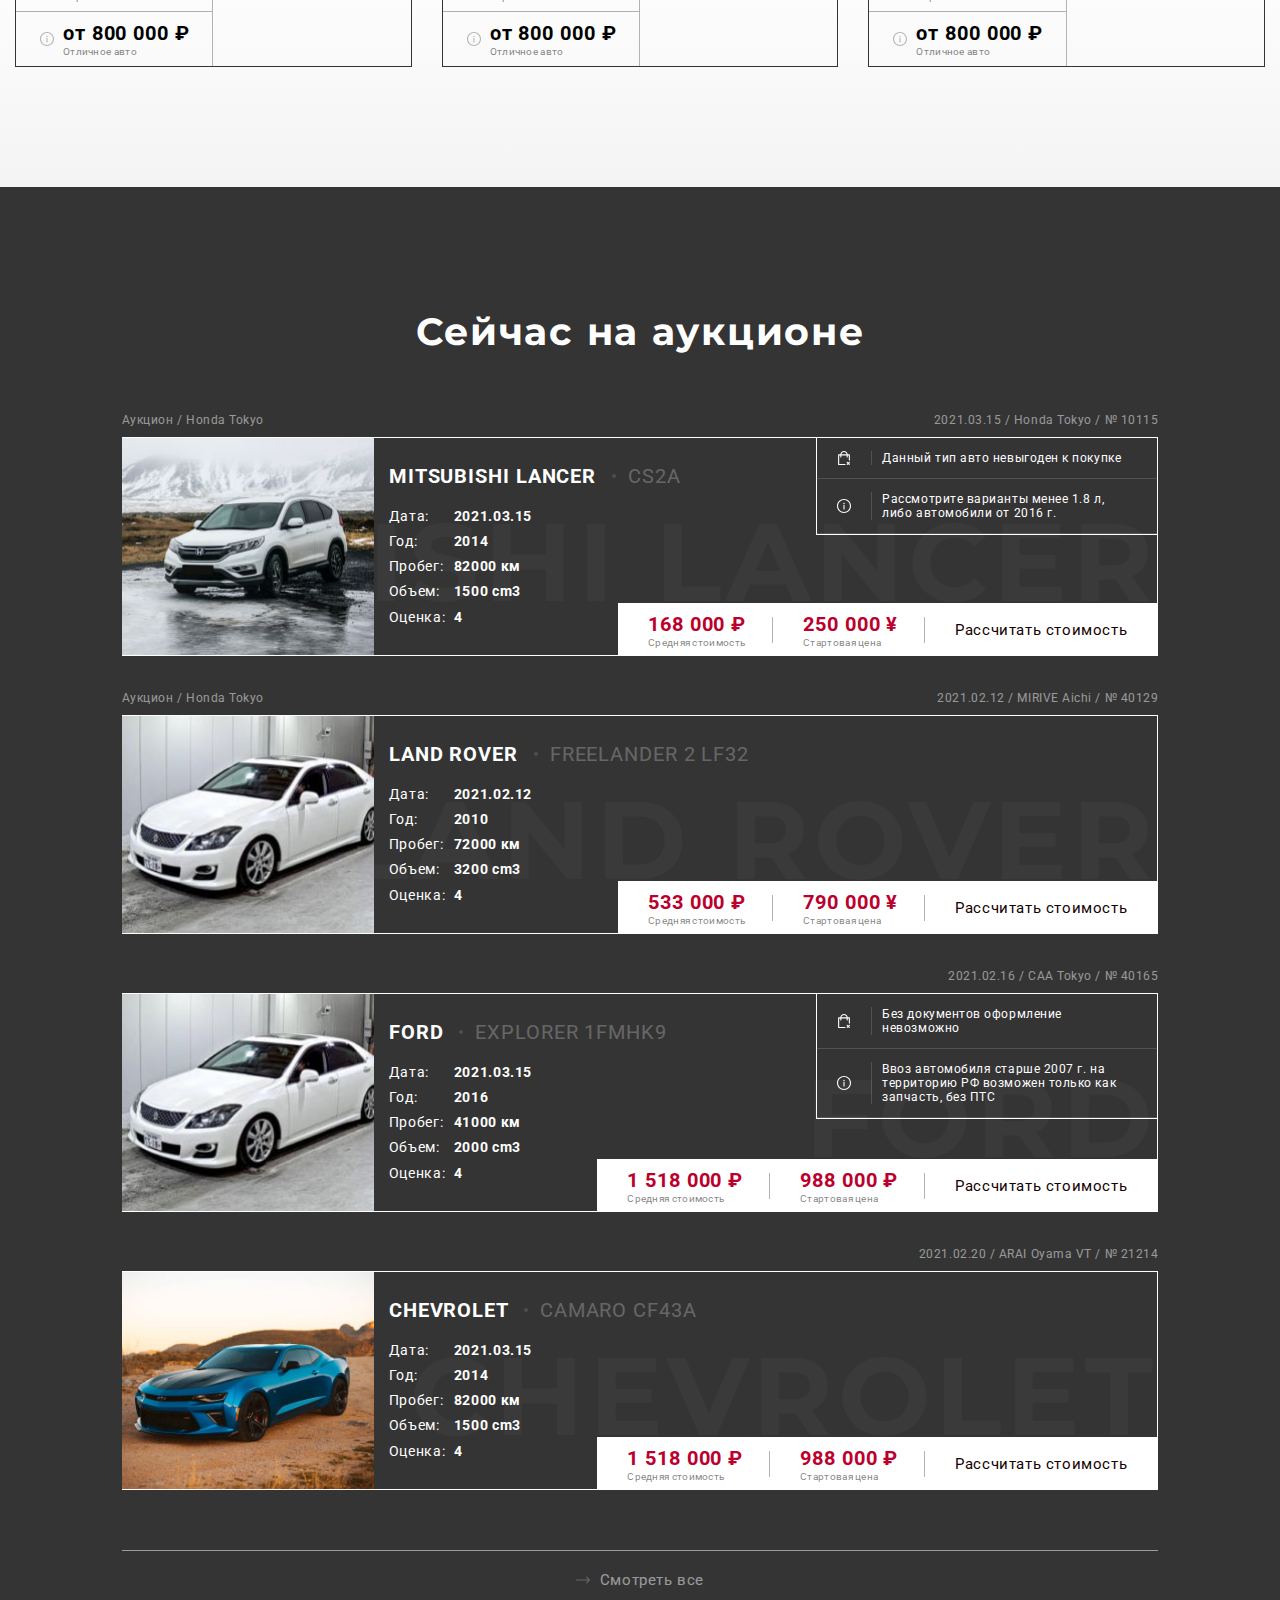
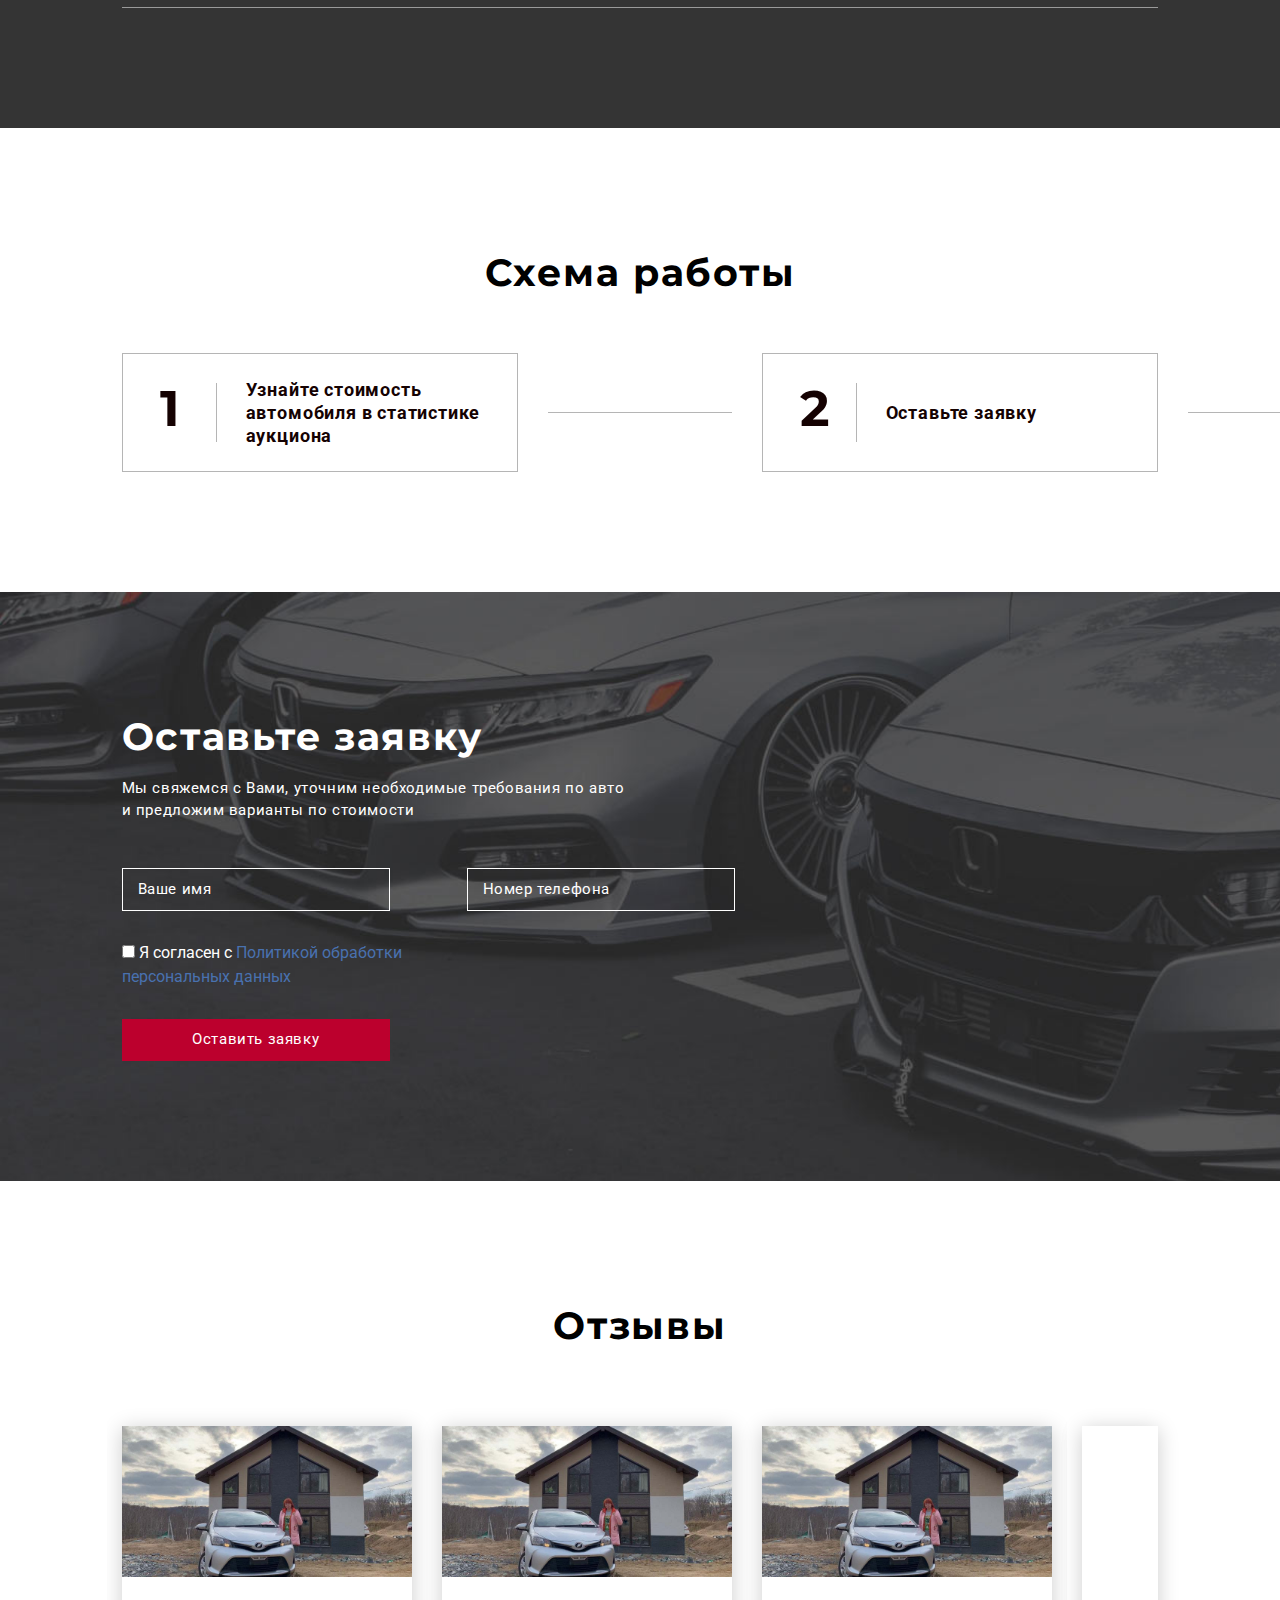
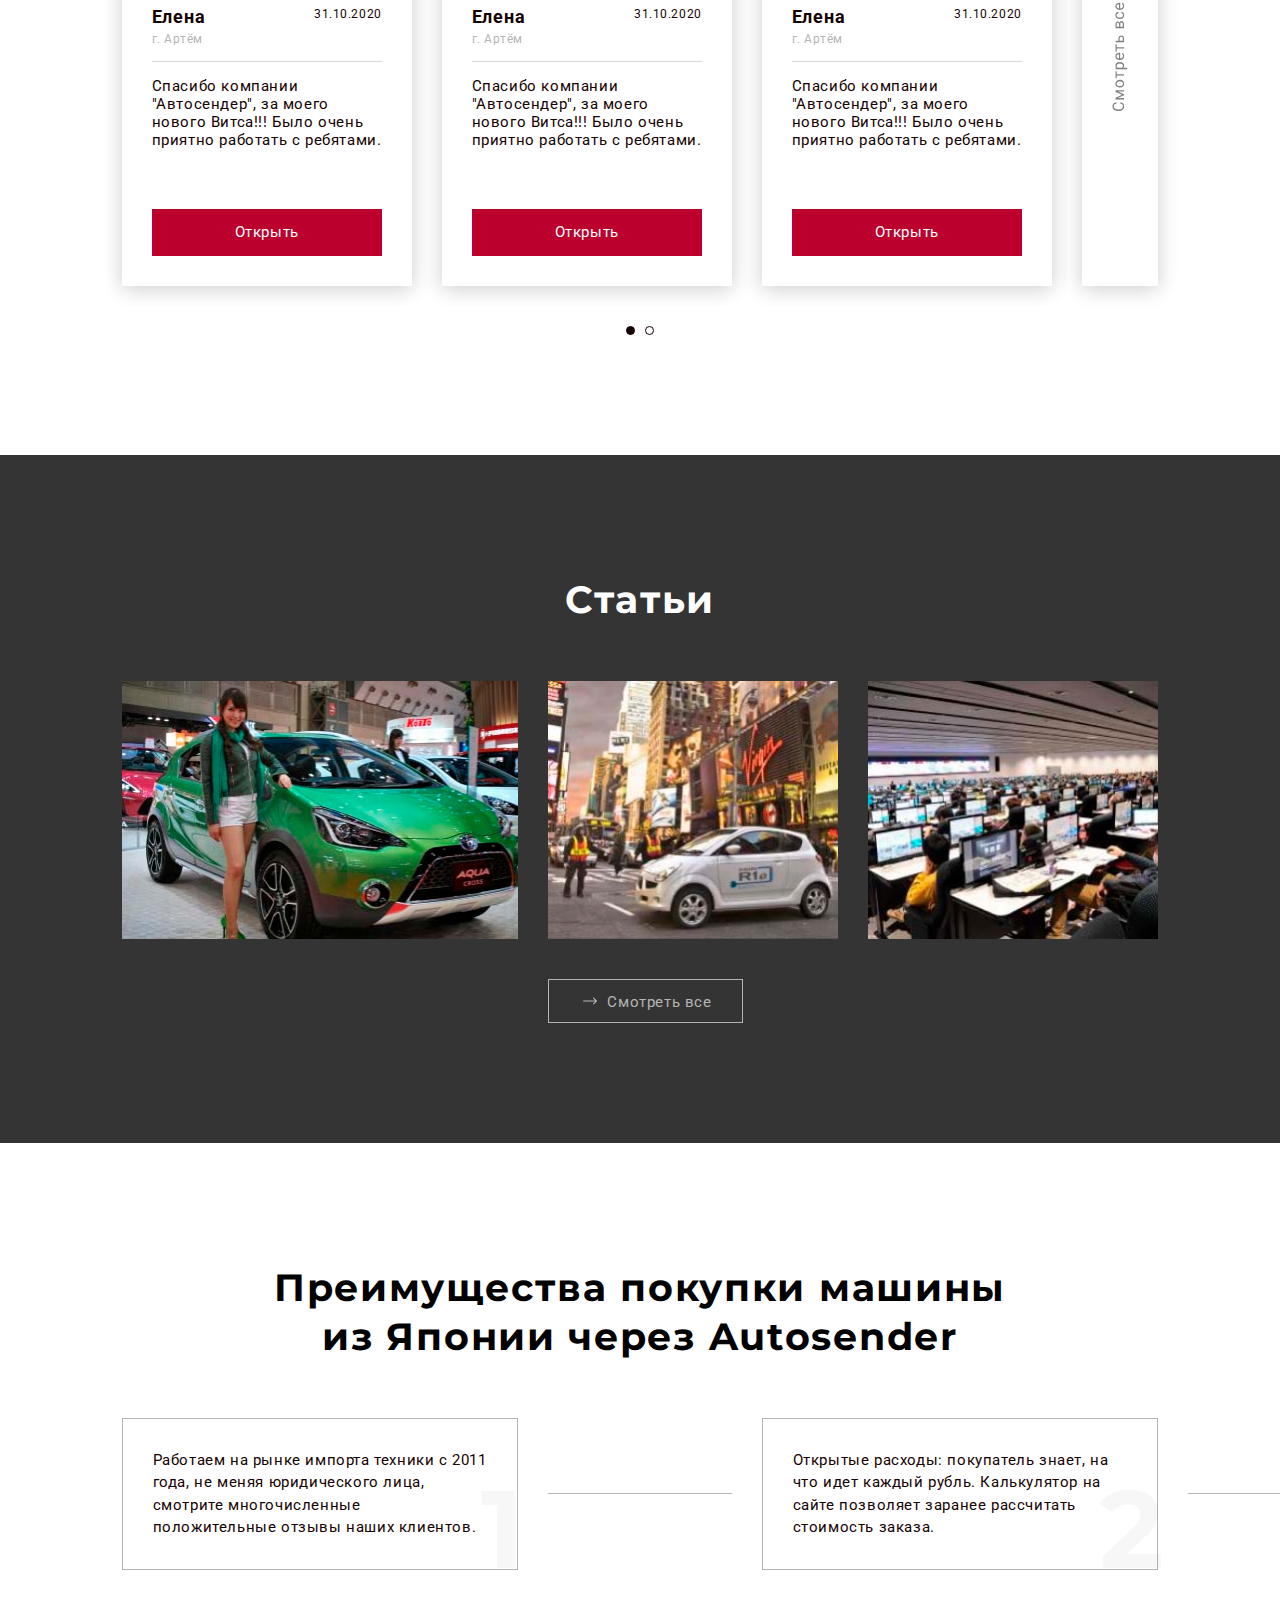
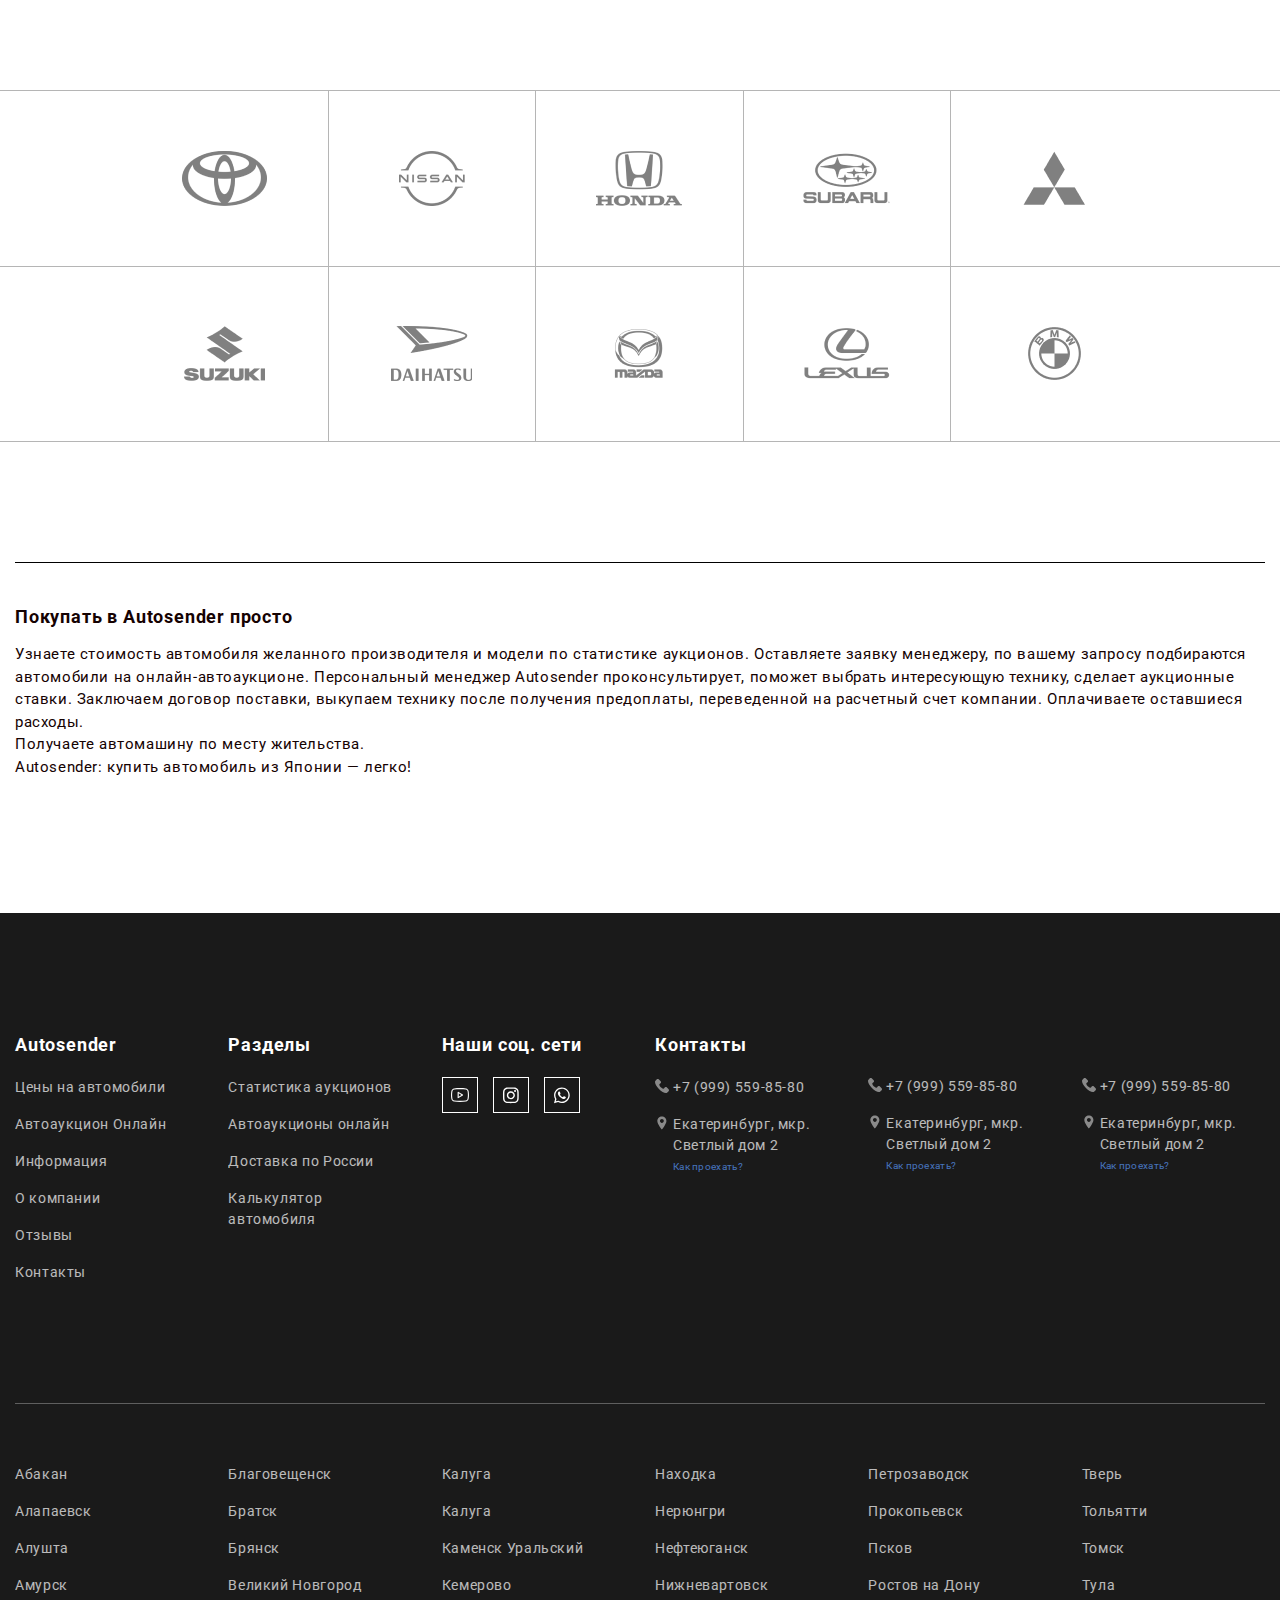
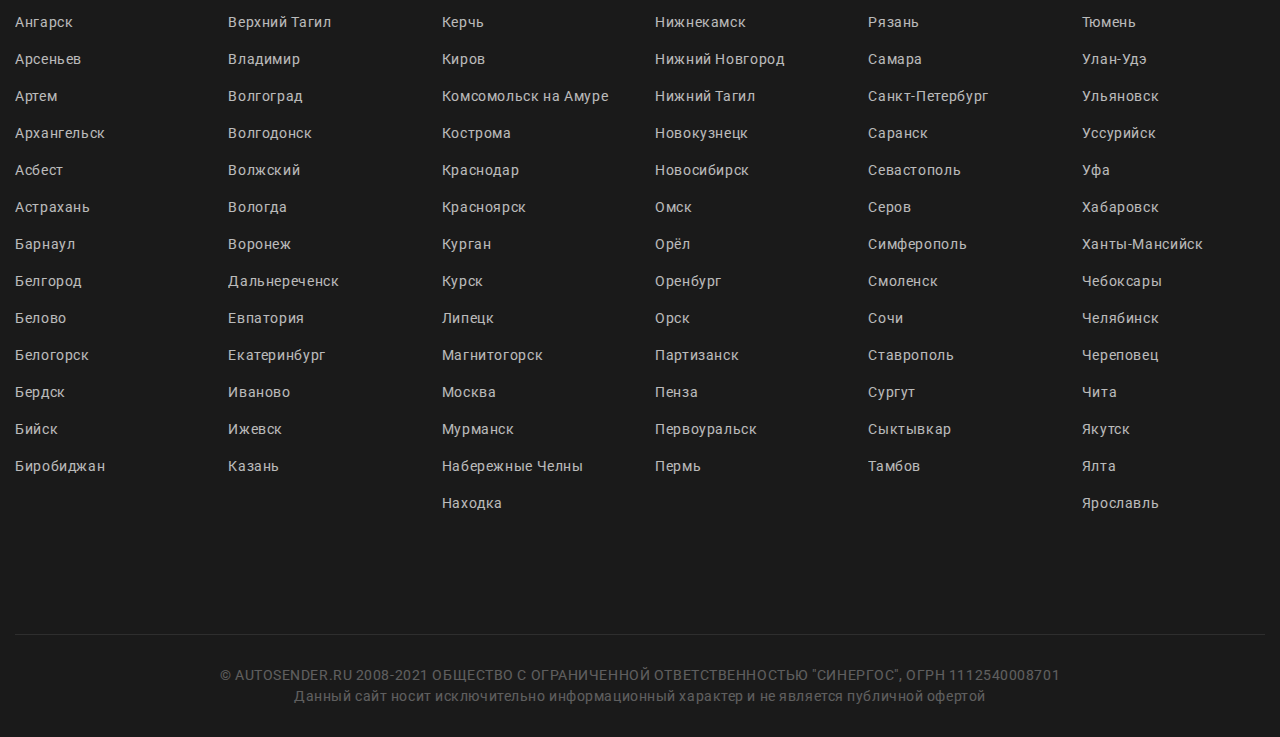
==== commit 52414c94: "+" ====
--- a/index.html
+++ b/index.html
@@ -1023,7 +1023,7 @@
                         <div class="screen-3__el__main">
                             <div class="row">
                                 <div class="col-lg-3 col-md-4  col-sm-6 screen-3__img"
-                                    style="background: url(img/auto3.png) no-repeat;background-size: cover;">
+                                    style="background: url(img/auto3.jpg) no-repeat;background-size: cover;">
                                 </div>
                                 <div class="col-lg-9 col-md-8 col-sm-12 static__on__mobile">
                                     <div class="screen-3__el__maini-nfo">
@@ -1075,7 +1075,7 @@
                         <div class="screen-3__el__main">
                             <div class="row">
                                 <div class="col-lg-3 col-md-4  col-sm-6 screen-3__img"
-                                    style="background: url(img/auto4.png) no-repeat;background-size: cover;">
+                                    style="background: url(img/auto4.jpg) no-repeat;background-size: cover;">
                                 </div>
                                 <div class="col-lg-9 col-md-8 col-sm-12 static__on__mobile">
                                     <div class="screen-3__el__maini-nfo">
@@ -1114,7 +1114,7 @@
                         <div class="screen-3__el__main ">
                             <div class="row">
                                 <div class="col-lg-3 col-md-4 col-sm-6 screen-3__img"
-                                    style="background: url(img/auto4.png) no-repeat;background-size: cover;">
+                                    style="background: url(img/auto4.jpg) no-repeat;background-size: cover;">
                                 </div>
                                 <div class="col-lg-9 col-md-8 col-sm-12 static__on__mobile">
                                     <div class="screen-3__el__maini-nfo">
@@ -1168,7 +1168,7 @@
                         <div class="screen-3__el__main">
                             <div class="row">
                                 <div class="col-lg-3 col-md-4 col-sm-6 screen-3__img"
-                                    style="background: url(img/auto6.png) no-repeat;background-size: cover;">
+                                    style="background: url(img/auto6.jpg) no-repeat;background-size: cover;">
                                 </div>
                                 <div class="col-lg-9 col-md-8 col-sm-12 static__on__mobile">
                                     <div class="screen-3__el__maini-nfo">
@@ -1246,6 +1246,20 @@
                             Заключите договор поставки
                         </div>
                     </div>
+                    <div class="col-md-2 flex align-item-center"> <span class="screen-4__el__line"></span></div>
+                    <div class="col-lg-4 col-md-5 col-6">
+                        <div class="screen-4__el">
+                            <span>4</span>
+                            Оплатите расходы на поставку автомобиля
+                        </div>
+                    </div>
+                    <div class="col-md-2 flex align-item-center"> <span class="screen-4__el__line"></span></div>
+                    <div class="col-lg-4 col-md-5 col-6">
+                        <div class="screen-4__el">
+                            <span>5</span>
+                            Получите автомобиль
+                        </div>
+                    </div>
                 </div>
 
             </div>
@@ -1303,7 +1317,7 @@
                     <div class="row flex-nowrap sliders">
                         <div class="col-lg-4 col-md-6 col-sm-12  col-12 slide padding-top-bottom-20">
                             <div class="reviews__el">
-                                <img src="img/rew.png" alt="" class="reviews__el__img">
+                                <img src="img/rew-1.jpg" alt="" class="reviews__el__img">
                                 <div class="reviews__el__intro">
                                     <div class="reviews__el__head">
                                         <span class="reviews__el__title"> Елена</span>
@@ -1324,7 +1338,7 @@
 
                         <div class="col-lg-4 col-md-6 col-sm-12 col-12 slide padding-top-bottom-20">
                             <div class="reviews__el">
-                                <img src="img/rew.png" alt="" class="reviews__el__img">
+                                <img src="img/rew-1.jpg" alt="" class="reviews__el__img">
                                 <div class="reviews__el__intro">
                                     <div class="reviews__el__head">
                                         <span class="reviews__el__title">Елена</span>
@@ -1345,7 +1359,7 @@
 
                         <div class="col-lg-4 col-md-6 col-sm-12 col-12 slide padding-top-bottom-20">
                             <div class="reviews__el">
-                                <img src="img/rew.png" alt="" class="reviews__el__img">
+                                <img src="img/rew-1.jpg" alt="" class="reviews__el__img">
                                 <div class="reviews__el__intro">
                                     <div class="reviews__el__head">
                                         <span class="reviews__el__title"> Елена</span>
@@ -1366,7 +1380,7 @@
 
                         <div class="col-lg-4 col-md-6 col-sm-12 col-12 slide padding-top-bottom-20">
                             <div class="reviews__el">
-                                <img src="img/rew.png" alt="" class="reviews__el__img">
+                                <img src="img/rew-1.jpg" alt="" class="reviews__el__img">
                                 <div class="reviews__el__intro">
                                     <div class="reviews__el__head">
                                         <span class="reviews__el__title"> Елена</span>
@@ -1388,7 +1402,7 @@
 
                         <div class="col-lg-4 col-md-6 col-sm-12 col-12 slide padding-top-bottom-20">
                             <div class="reviews__el">
-                                <img src="img/rew.png" alt="" class="reviews__el__img">
+                                <img src="img/rew-1.jpg" alt="" class="reviews__el__img">
                                 <div class="reviews__el__intro">
                                     <div class="reviews__el__head">
                                         <span class="reviews__el__title"> Елена</span>
@@ -1409,7 +1423,7 @@
 
                         <div class="col-lg-4 col-md-6 col-sm-12 col-12 slide padding-top-bottom-20">
                             <div class="reviews__el">
-                                <img src="img/rew.png" alt="" class="reviews__el__img">
+                                <img src="img/rew-1.jpg" alt="" class="reviews__el__img">
                                 <div class="reviews__el__intro">
                                     <div class="reviews__el__head">
                                         <span class="reviews__el__title"> Елена</span>
@@ -1455,7 +1469,7 @@
                         <div class="col-md-1"></div>
                         <div class="col-lg-4 col-md-12">
                             <a href="#" class="screen-7__el">
-                                <div class="screen-7__img" style="background: url(img/article1.png) no-repeat 0 0;background-size: cover;"></div>
+                                <div class="screen-7__img" style="background: url(img/article1.jpg) no-repeat 0 0;background-size: cover;"></div>
                                 <div class="screen-7__el__txt">
                                     <div class="screen-7__el__title">27 Японских автомобилей до 500 000 рублей</div>
                                     <div class="screen-7__el__dec"> Стоит ли выбирать между экономией и комфортом, если
@@ -1465,7 +1479,7 @@
                         </div>
                         <div class="col-lg-3 col-md-12">
                             <a href="#" class="screen-7__el">
-                                <div class="screen-7__img" style="background: url(img/article2.png) no-repeat 0 0;background-size: cover;"></div>
+                                <div class="screen-7__img" style="background: url(img/article2.jpg) no-repeat 0 0;background-size: cover;"></div>
                                 <div class="screen-7__el__txt">
                                     <div class="screen-7__el__title">27 Японских автомобилей до 500 000 рублей</div>
                                     <div class="screen-7__el__dec"> Стоит ли выбирать между экономией и комфортом, если
@@ -1475,7 +1489,7 @@
                         </div>
                         <div class="col-lg-3 col-md-12">
                             <a href="#" class="screen-7__el">
-                                <div class="screen-7__img" style="background: url(img/article3.png) no-repeat 0 0;background-size: cover;"></div>
+                                <div class="screen-7__img" style="background: url(img/article3.jpg) no-repeat 0 0;background-size: cover;"></div>
                                 <div class="screen-7__el__txt">
                                     <div class="screen-7__el__title">27 Японских автомобилей до 500 000 рублей</div>
                                     <div class="screen-7__el__dec"> Стоит ли выбирать между экономией и комфортом, если
@@ -1532,6 +1546,54 @@
                             <span>3</span>
                             <span>Учитываем предпочтения каждого клиента, индивидуально подходим к пожеланиям,
                                 отчитываемся на каждом этапе движения покупки к адресату.
+                            </span>
+                        </div>
+                    </div>
+                    <div class="col-md-2 flex align-item-center"> <span class="screen-4__el__line"></span> </div>
+                    <div class="col-lg-4 col-md-5 col-8">
+                        <div class="screen-8__el">
+                            <span>4</span>
+                            <span>Аукционный лист подробно описывает состояние автомашины, вы точно знаете, что покупаете.
+                            </span>
+                        </div>
+                    </div>
+                    <div class="col-md-2 flex align-item-center"> <span class="screen-4__el__line"></span> </div>
+                    <div class="col-lg-4 col-md-5 col-8">
+                        <div class="screen-8__el">
+                            <span>5</span>
+                            <span>Огромный выбор машин разного состояния, годов выпуска, производителей, моделей.
+                            </span>
+                        </div>
+                    </div>
+                    <div class="col-md-2 flex align-item-center"> <span class="screen-4__el__line"></span> </div>
+                    <div class="col-lg-4 col-md-5 col-8">
+                        <div class="screen-8__el">
+                            <span>6</span>
+                            <span>Легальные, прошедшие таможенное оформление авто с документами.
+                            </span>
+                        </div>
+                    </div>
+                    <div class="col-md-2 flex align-item-center"> <span class="screen-4__el__line"></span> </div>
+                    <div class="col-lg-4 col-md-5 col-8">
+                        <div class="screen-8__el">
+                            <span>7</span>
+                            <span>Легкий доступ к японским аукционам, не требуется знания языка.
+                            </span>
+                        </div>
+                    </div>
+                    <div class="col-md-2 flex align-item-center"> <span class="screen-4__el__line"></span> </div>
+                    <div class="col-lg-4 col-md-5 col-8">
+                        <div class="screen-8__el">
+                            <span>8</span>
+                            <span>100% подтвержденный пробег.
+                            </span>
+                        </div>
+                    </div>
+                    <div class="col-md-2 flex align-item-center"> <span class="screen-4__el__line"></span> </div>
+                    <div class="col-lg-4 col-md-5 col-8">
+                        <div class="screen-8__el">
+                            <span>9</span>
+                            <span>Обширная сеть агентов по всей России.
                             </span>
                         </div>
                     </div>
--- a/css/main.css
+++ b/css/main.css
@@ -359,6 +359,7 @@
     background: url(../img/sumbit-1.svg) no-repeat center center;
     width: 100px;
     cursor: pointer;
+    text-indent: -9999px;
 }
 
 .screen-1__form__selects {
@@ -3266,7 +3267,7 @@
 
 .calculator-page__banner-menu {
     padding-top: 266px;
-    background: url(../img/banner-menu.png) no-repeat 0 0;
+    background: url(../img/banner-menu.jpg) no-repeat 0 0;
     background-size: cover;
     display: flex;
 }
@@ -3765,6 +3766,7 @@
         font-size: 16px;
         color: #fff;
         cursor: pointer;
+        text-indent: 0;
     }
 
     .screen-1__el__anchor {
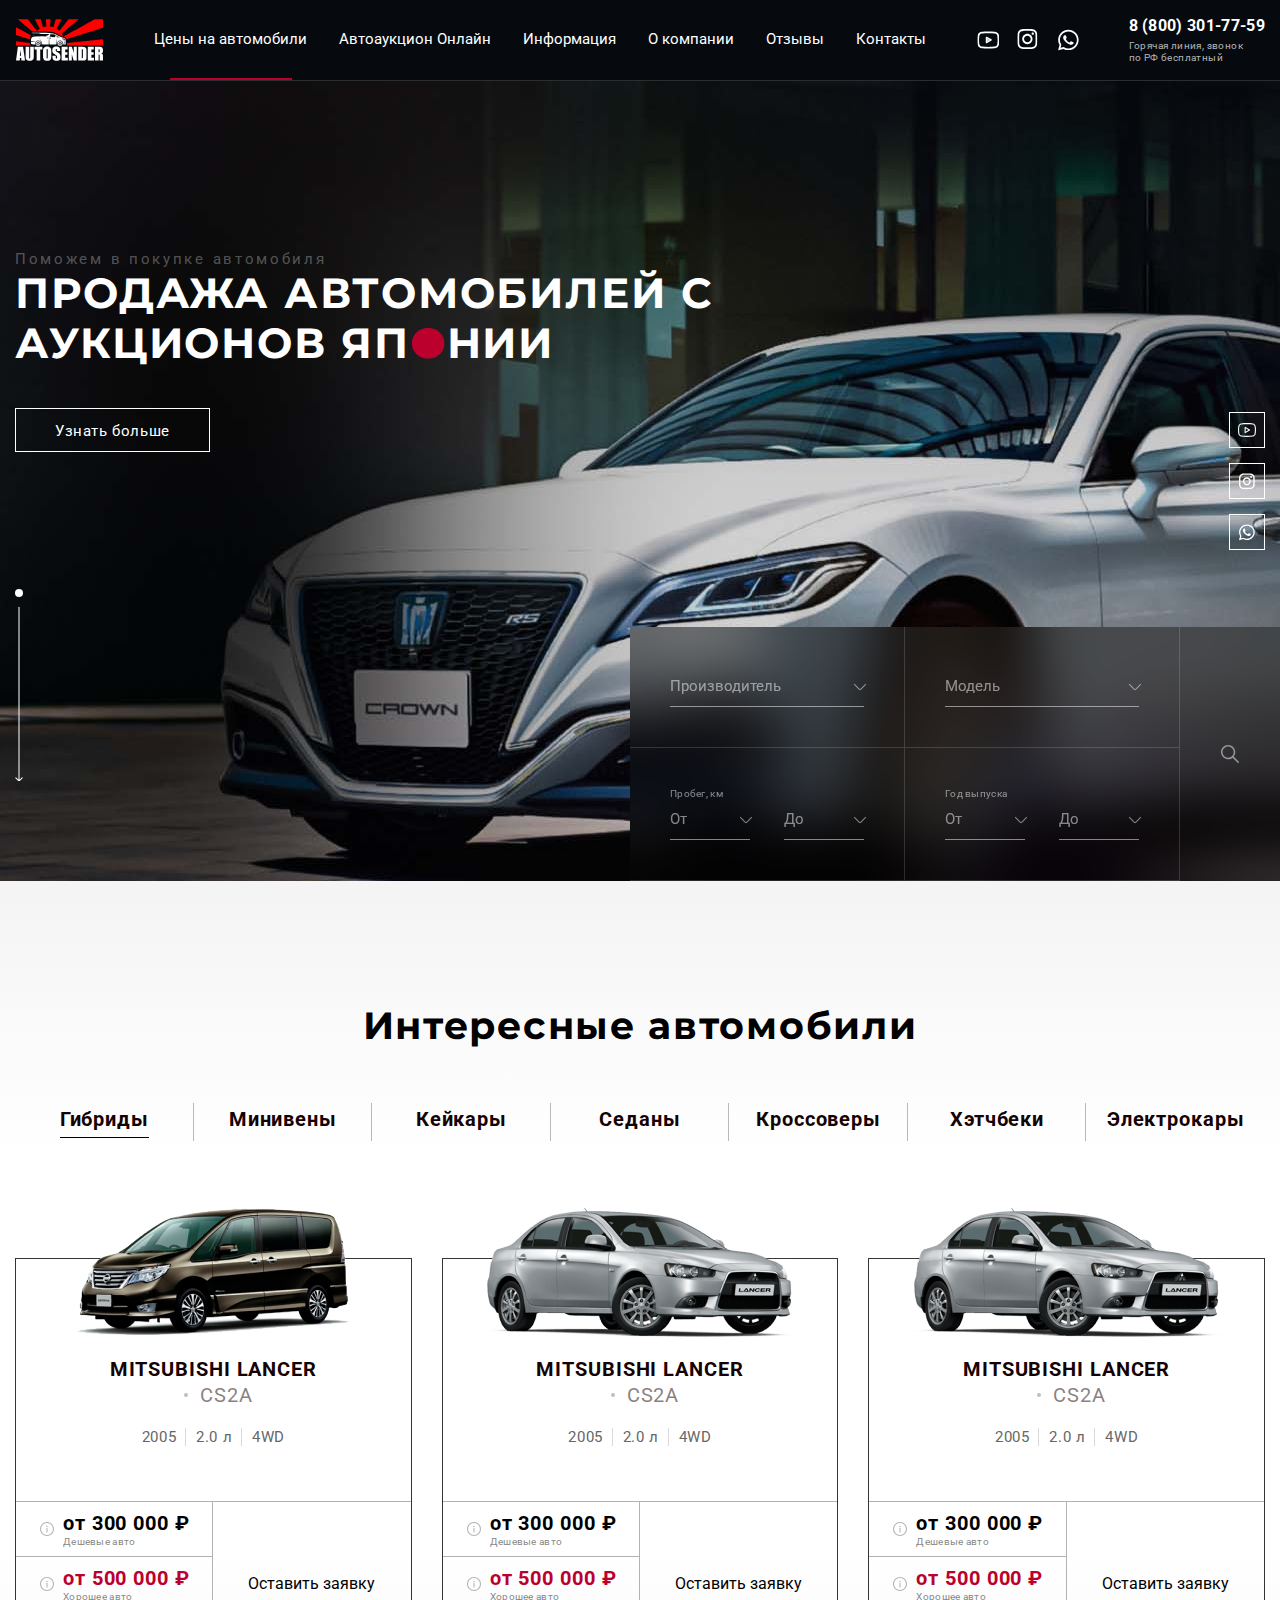
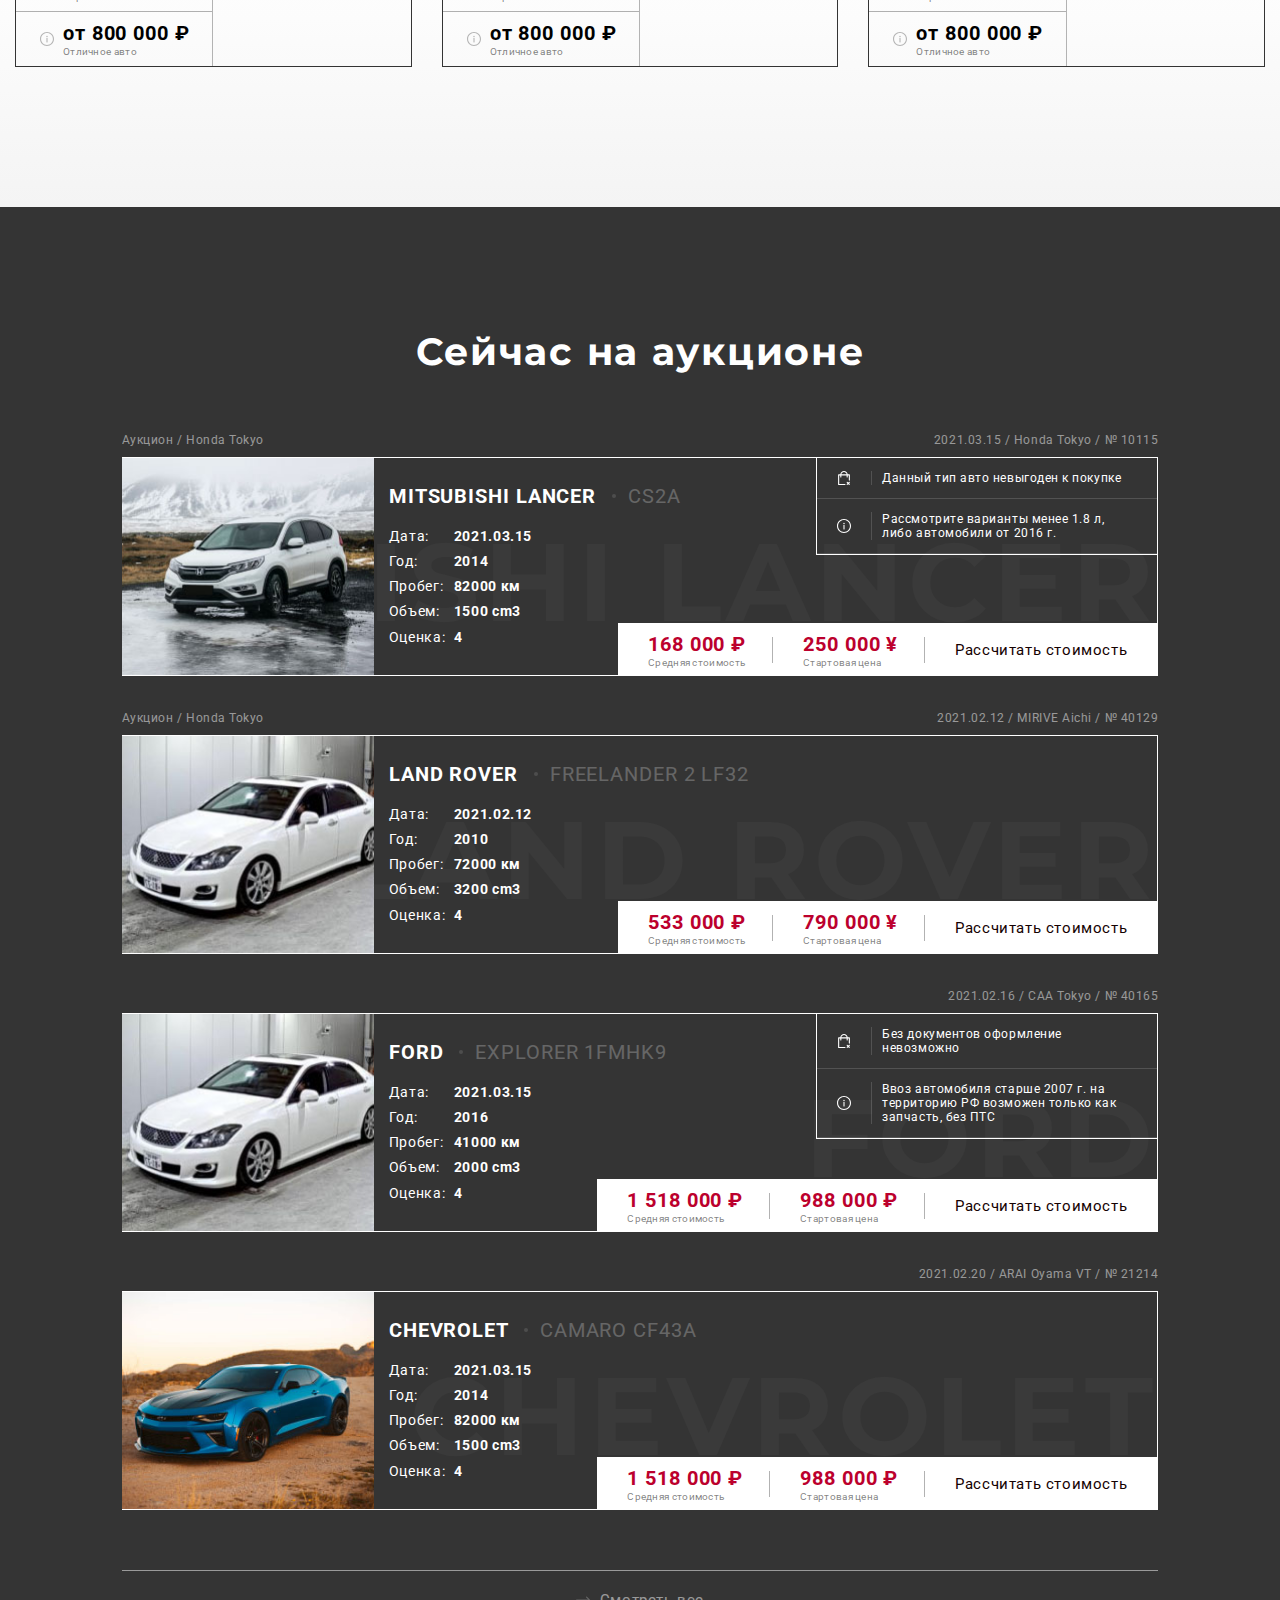
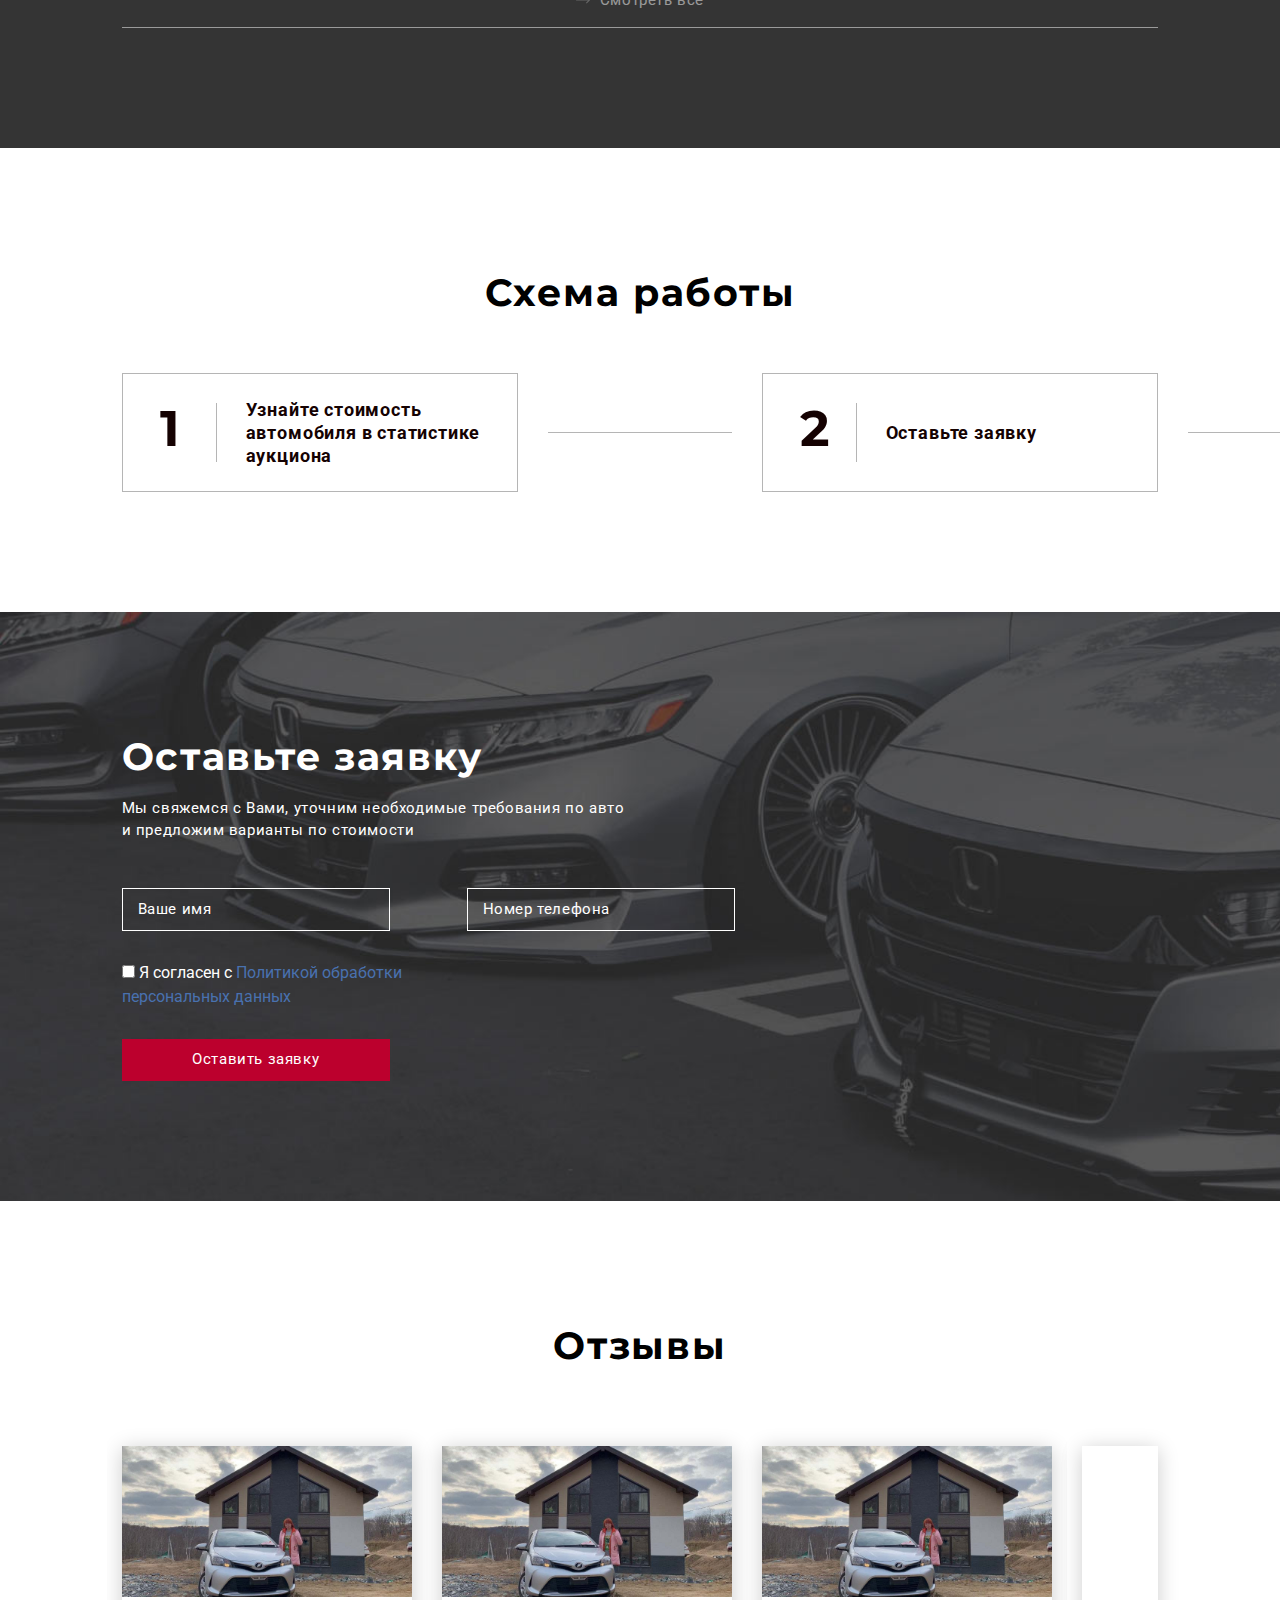
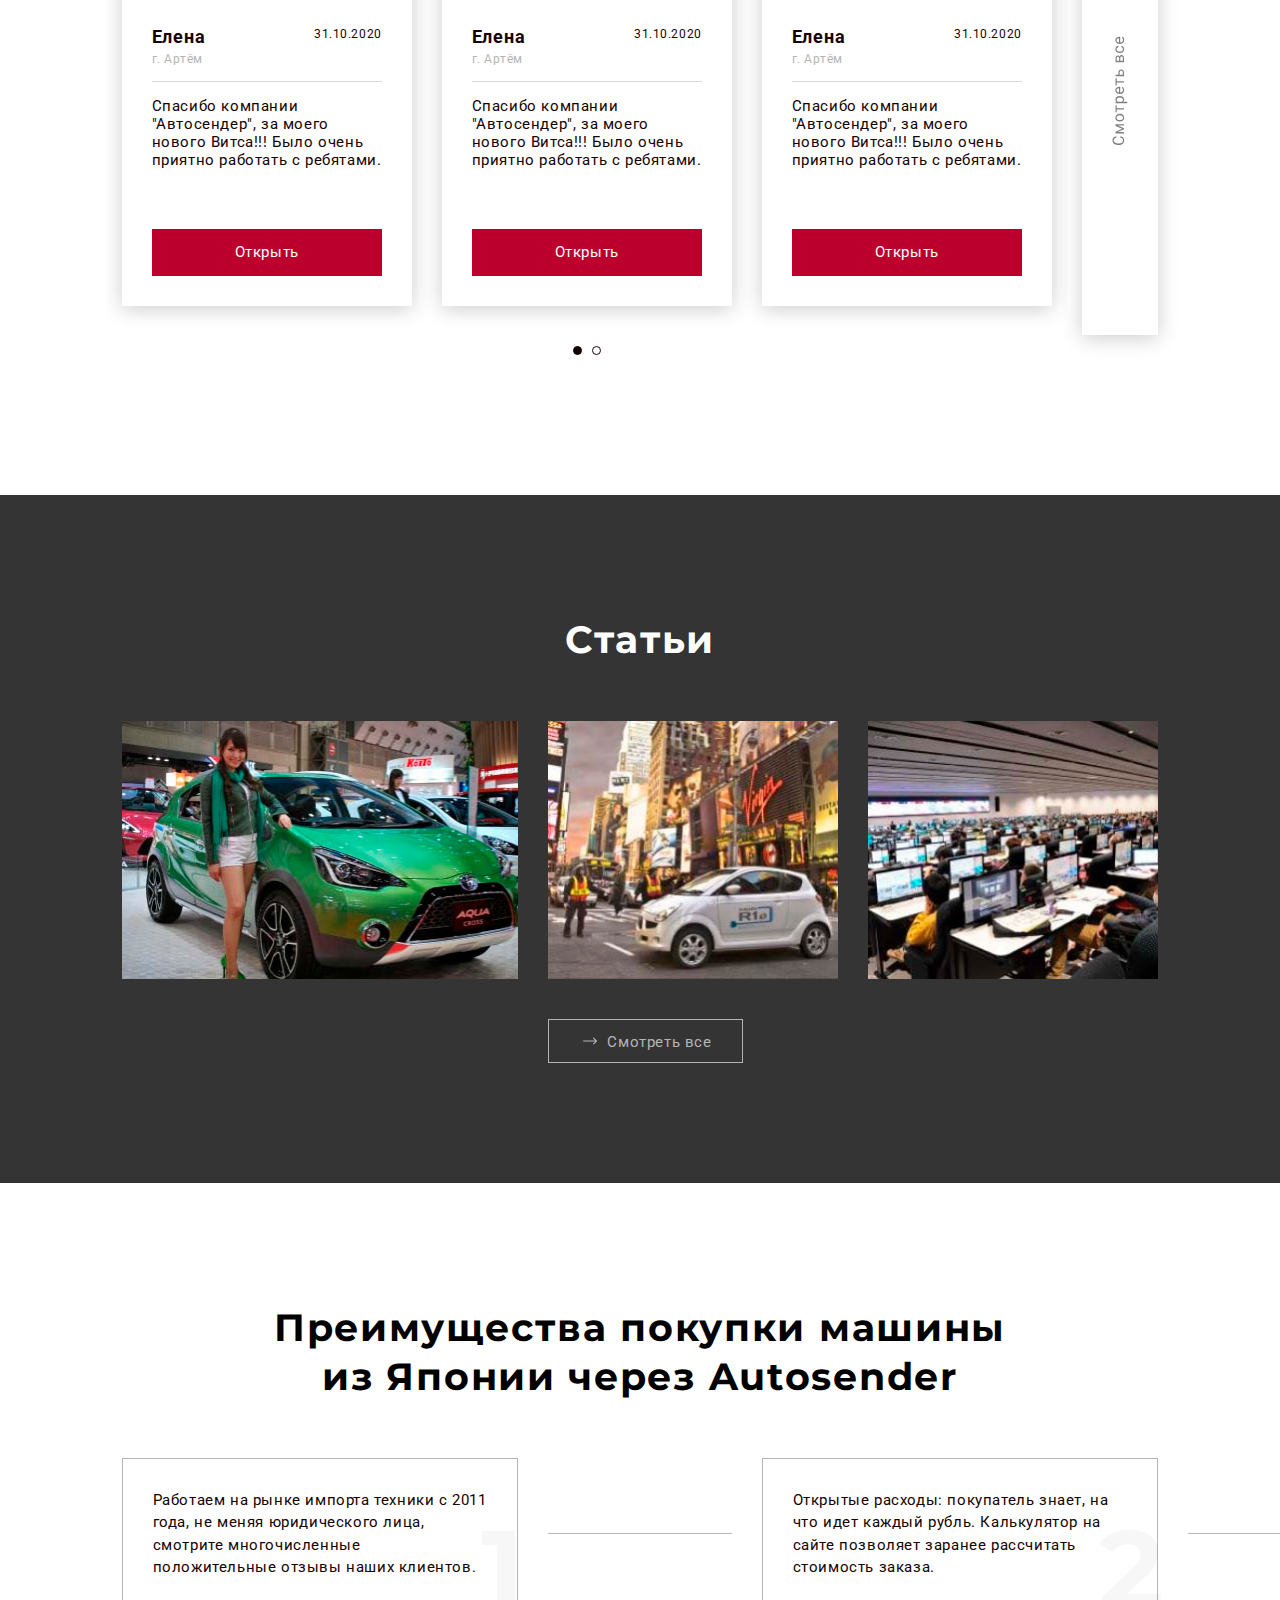
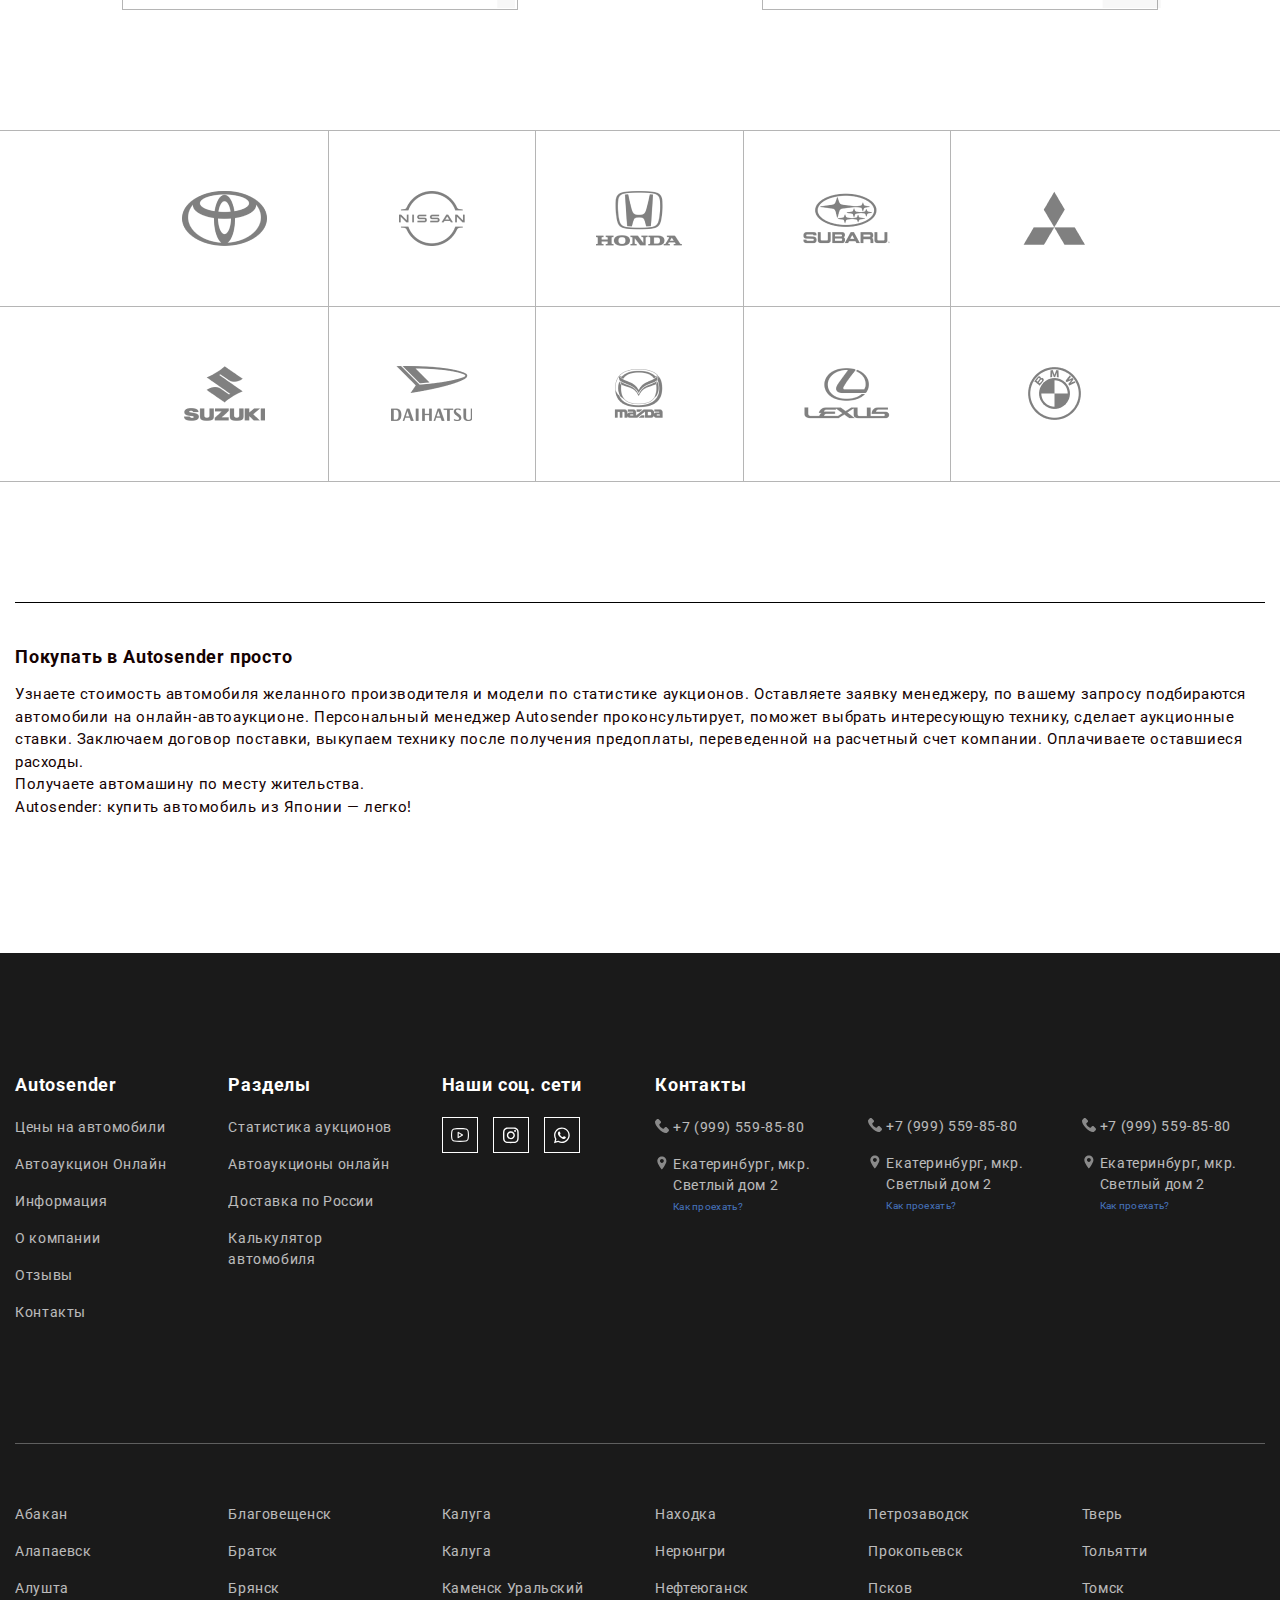
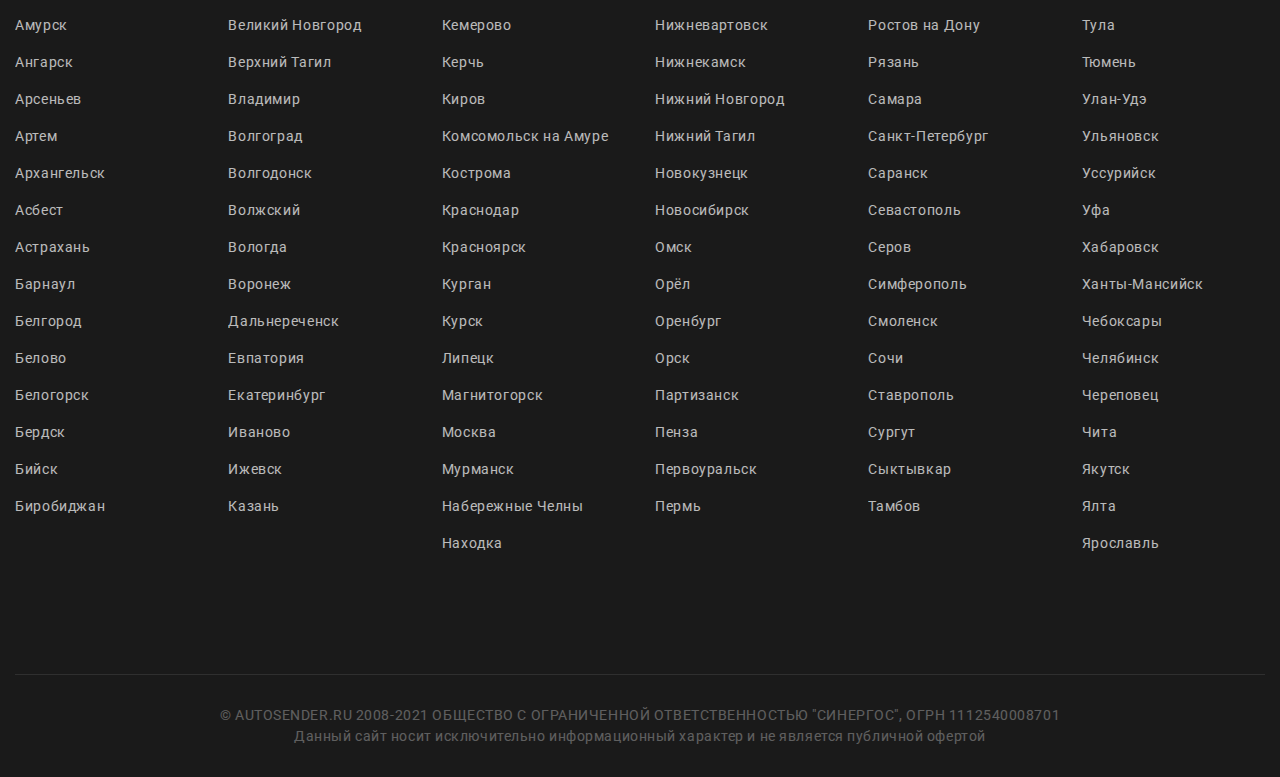
==== commit aecc9a0b: "тачскрины, фильтры для селектов, слайдер с dotts для авто в табах" ====
--- a/index.html
+++ b/index.html
@@ -57,9 +57,9 @@
         </div>
         <div class="header__mobile">
             <span class="header__mobile__menu-burg"></span>
-            <span class="header__mobile__menu-bid">Оставить заявку</span> 
+            <span class="header__mobile__menu-bid modal-call">Оставить заявку</span>
             <span class="header__mobile__menu-whats"></span>
-            <span class="header__mobile__menu-chat"></span>  
+            <span class="header__mobile__menu-chat"></span>
         </div>
     </header>
 
@@ -69,7 +69,7 @@
             <div class="screen-1__el">
                 <div class="screen-1__dec">Поможем в покупке автомобиля</div>
                 <div class="screen-1__title">Продажа автомобилей c аукционов Яп<i>о</i>нии</div>
-                <a href="#" class="screen-1__more">Узнать больше</a>
+                <a href="#" class="screen-1__more modal-call">Узнать больше</a>
                 <div class="screen-1__form-first">
                     <input type="text" class="screen-1__form-first__input" placeholder="Номер телефона">
                     <input type="submit" value="Оставить заявку" class="screen-1__form-first__submit">
@@ -92,14 +92,15 @@
                             <div class="__select" data-state="">
                                 <div class="__select__title" data-default="Настройка">Производитель</div>
                                 <div class="__select__content">
+                                    <input type="text" class="__select__txt" >
                                     <input id="s0" class="__select__input" type="radio" name="sel-1" checked />
-                                    <label for="s0" class="__select__label">Производитель</label>
+                                    <label for="s0" class="__select__label">Производитель 1</label>
                                     <input id="s1" class="__select__input" type="radio" name="sel-1" />
-                                    <label for="s1" class="__select__label">Производитель</label>
+                                    <label for="s1" class="__select__label">Производитель 2</label>
                                     <input id="s2" class="__select__input" type="radio" name="sel-1" />
-                                    <label for="s2" class="__select__label">Производитель</label>
+                                    <label for="s2" class="__select__label">Производитель 3</label>
                                     <input id="s3" class="__select__input" type="radio" name="sel-1" />
-                                    <label for="s3" class="__select__label">Производитель</label>
+                                    <label for="s3" class="__select__label">Производитель 4</label>
                                 </div>
                             </div>
                         </div>
@@ -107,6 +108,7 @@
                             <div class="__select" data-state="">
                                 <div class="__select__title" data-default="Настройка">Модель</div>
                                 <div class="__select__content">
+                                    <input type="text" class="__select__txt" >
                                     <input id="s0" class="__select__input" type="radio" name="sel-2" checked />
                                     <label for="s0" class="__select__label">Модель</label>
 
@@ -131,6 +133,7 @@
                                 <div class="__select min" data-state="">
                                     <div class="__select__title" data-default="От">От</div>
                                     <div class="__select__content">
+                                        <input type="text" class="__select__txt" >
                                         <input id="s0" class="__select__input" type="radio" name="sel-3" checked />
                                         <label for="s0" class="__select__label">От</label>
 
@@ -148,6 +151,7 @@
                                 <div class="__select min" data-state="">
                                     <div class="__select__title" data-default="До">До</div>
                                     <div class="__select__content">
+                                        <input type="text" class="__select__txt" >
                                         <input id="s0" class="__select__input" type="radio" name="sel-3" checked />
                                         <label for="s0" class="__select__label">До</label>
 
@@ -231,9 +235,9 @@
                         </div>
 
                         <div class="auto-tabs__tab tabs-item">
-                            <div class="row flex-nowrap">
-
-                                <div class="col-md-4 col-3">
+                            <div class="row flex-nowrap sliders">
+
+                                <div class="col-lg-4 col-md-6 col-sm-6 col-12  slide">
 
                                     <div class="auto-tabs__el">
                                         <div class="auto-tabs__el__img"> <img src="img/auto1.png" alt=""></div>
@@ -270,7 +274,7 @@
                                 </div>
 
 
-                                <div class="col-md-4 col-3">
+                                <div class="col-lg-4 col-md-6 col-sm-6 col-12  slide">
                                     <div class="auto-tabs__el">
                                         <div class="auto-tabs__el__img"> <img src="img/auto2.png" alt=""></div>
                                         <div class="auto-tabs__el__start">
@@ -304,7 +308,7 @@
 
                                     </div>
                                 </div>
-                                <div class="col-md-4 col-3">
+                                <div class="col-lg-4 col-md-6 col-sm-6 col-12 slide">
                                     <div class="auto-tabs__el">
                                         <div class="auto-tabs__el__img"> <img src="img/auto2.png" alt=""></div>
                                         <div class="auto-tabs__el__start">
@@ -340,11 +344,12 @@
                                 </div>
 
                             </div>
+                            
                         </div>
                         <div class="auto-tabs__tab tabs-item">
-                            <div class="row flex-nowrap">
-
-                                <div class="col-md-4 col-3">
+                            <div class="row flex-nowrap sliders">
+
+                                <div class="col-lg-4 col-md-6 col-sm-6 col-12  slide">
 
                                     <div class="auto-tabs__el">
                                         <div class="auto-tabs__el__img"> <img src="img/auto1.png" alt=""></div>
@@ -381,7 +386,7 @@
                                 </div>
 
 
-                                <div class="col-md-4 col-3">
+                                <div class="col-lg-4 col-md-6 col-sm-6 col-12  slide">
                                     <div class="auto-tabs__el">
                                         <div class="auto-tabs__el__img"> <img src="img/auto2.png" alt=""></div>
                                         <div class="auto-tabs__el__start">
@@ -415,7 +420,7 @@
 
                                     </div>
                                 </div>
-                                <div class="col-md-4 col-3">
+                                <div class="col-lg-4 col-md-6 col-sm-6 col-12 slide">
                                     <div class="auto-tabs__el">
                                         <div class="auto-tabs__el__img"> <img src="img/auto2.png" alt=""></div>
                                         <div class="auto-tabs__el__start">
@@ -451,11 +456,12 @@
                                 </div>
 
                             </div>
+                            
                         </div>
                         <div class="auto-tabs__tab tabs-item">
-                            <div class="row flex-nowrap">
-
-                                <div class="col-md-4 col-3">
+                            <div class="row flex-nowrap sliders">
+
+                                <div class="col-lg-4 col-md-6 col-sm-6 col-12  slide">
 
                                     <div class="auto-tabs__el">
                                         <div class="auto-tabs__el__img"> <img src="img/auto1.png" alt=""></div>
@@ -492,7 +498,7 @@
                                 </div>
 
 
-                                <div class="col-md-4 col-3">
+                                <div class="col-lg-4 col-md-6 col-sm-6 col-12  slide">
                                     <div class="auto-tabs__el">
                                         <div class="auto-tabs__el__img"> <img src="img/auto2.png" alt=""></div>
                                         <div class="auto-tabs__el__start">
@@ -526,7 +532,7 @@
 
                                     </div>
                                 </div>
-                                <div class="col-md-4 col-3">
+                                <div class="col-lg-4 col-md-6 col-sm-6 col-12 slide">
                                     <div class="auto-tabs__el">
                                         <div class="auto-tabs__el__img"> <img src="img/auto2.png" alt=""></div>
                                         <div class="auto-tabs__el__start">
@@ -562,10 +568,13 @@
                                 </div>
 
                             </div>
+                            
                         </div>
                         <div class="auto-tabs__tab tabs-item">
-                            <div class="row flex-nowrap">
-                                <div class="col-md-4 col-3">
+                            <div class="row flex-nowrap sliders">
+
+                                <div class="col-lg-4 col-md-6 col-sm-6 col-12  slide">
+
                                     <div class="auto-tabs__el">
                                         <div class="auto-tabs__el__img"> <img src="img/auto1.png" alt=""></div>
                                         <div class="auto-tabs__el__start">
@@ -601,7 +610,7 @@
                                 </div>
 
 
-                                <div class="col-md-4 col-3">
+                                <div class="col-lg-4 col-md-6 col-sm-6 col-12  slide">
                                     <div class="auto-tabs__el">
                                         <div class="auto-tabs__el__img"> <img src="img/auto2.png" alt=""></div>
                                         <div class="auto-tabs__el__start">
@@ -635,7 +644,7 @@
 
                                     </div>
                                 </div>
-                                <div class="col-md-4 col-3">
+                                <div class="col-lg-4 col-md-6 col-sm-6 col-12 slide">
                                     <div class="auto-tabs__el">
                                         <div class="auto-tabs__el__img"> <img src="img/auto2.png" alt=""></div>
                                         <div class="auto-tabs__el__start">
@@ -671,11 +680,12 @@
                                 </div>
 
                             </div>
+                            
                         </div>
                         <div class="auto-tabs__tab tabs-item">
-                            <div class="row flex-nowrap">
-
-                                <div class="col-md-4 col-3">
+                            <div class="row flex-nowrap sliders">
+
+                                <div class="col-lg-4 col-md-6 col-sm-6 col-12  slide">
 
                                     <div class="auto-tabs__el">
                                         <div class="auto-tabs__el__img"> <img src="img/auto1.png" alt=""></div>
@@ -712,7 +722,7 @@
                                 </div>
 
 
-                                <div class="col-md-4 col-3">
+                                <div class="col-lg-4 col-md-6 col-sm-6 col-12  slide">
                                     <div class="auto-tabs__el">
                                         <div class="auto-tabs__el__img"> <img src="img/auto2.png" alt=""></div>
                                         <div class="auto-tabs__el__start">
@@ -746,7 +756,7 @@
 
                                     </div>
                                 </div>
-                                <div class="col-md-4 col-3">
+                                <div class="col-lg-4 col-md-6 col-sm-6 col-12 slide">
                                     <div class="auto-tabs__el">
                                         <div class="auto-tabs__el__img"> <img src="img/auto2.png" alt=""></div>
                                         <div class="auto-tabs__el__start">
@@ -782,11 +792,12 @@
                                 </div>
 
                             </div>
+                            
                         </div>
                         <div class="auto-tabs__tab tabs-item">
-                            <div class="row flex-nowrap">
-
-                                <div class="col-md-4 col-3">
+                            <div class="row flex-nowrap sliders">
+
+                                <div class="col-lg-4 col-md-6 col-sm-6 col-12  slide">
 
                                     <div class="auto-tabs__el">
                                         <div class="auto-tabs__el__img"> <img src="img/auto1.png" alt=""></div>
@@ -823,7 +834,7 @@
                                 </div>
 
 
-                                <div class="col-md-4 col-3">
+                                <div class="col-lg-4 col-md-6 col-sm-6 col-12  slide">
                                     <div class="auto-tabs__el">
                                         <div class="auto-tabs__el__img"> <img src="img/auto2.png" alt=""></div>
                                         <div class="auto-tabs__el__start">
@@ -857,7 +868,7 @@
 
                                     </div>
                                 </div>
-                                <div class="col-md-4 col-3">
+                                <div class="col-lg-4 col-md-6 col-sm-6 col-12 slide">
                                     <div class="auto-tabs__el">
                                         <div class="auto-tabs__el__img"> <img src="img/auto2.png" alt=""></div>
                                         <div class="auto-tabs__el__start">
@@ -893,11 +904,12 @@
                                 </div>
 
                             </div>
+                            
                         </div>
                         <div class="auto-tabs__tab tabs-item">
-                            <div class="row flex-nowrap">
-
-                                <div class="col-md-4 col-3">
+                            <div class="row flex-nowrap sliders">
+
+                                <div class="col-lg-4 col-md-6 col-sm-6 col-12  slide">
 
                                     <div class="auto-tabs__el">
                                         <div class="auto-tabs__el__img"> <img src="img/auto1.png" alt=""></div>
@@ -934,7 +946,7 @@
                                 </div>
 
 
-                                <div class="col-md-4 col-3">
+                                <div class="col-lg-4 col-md-6 col-sm-6 col-12  slide">
                                     <div class="auto-tabs__el">
                                         <div class="auto-tabs__el__img"> <img src="img/auto2.png" alt=""></div>
                                         <div class="auto-tabs__el__start">
@@ -965,9 +977,10 @@
                                                 <a href="#" class="auto-tabs__el__order">Оставить заявку</a>
                                             </div>
                                         </div>
-                                    </div>
-                                </div>
-                                <div class="col-md-4 col-3">
+
+                                    </div>
+                                </div>
+                                <div class="col-lg-4 col-md-6 col-sm-6 col-12 slide">
                                     <div class="auto-tabs__el">
                                         <div class="auto-tabs__el__img"> <img src="img/auto2.png" alt=""></div>
                                         <div class="auto-tabs__el__start">
@@ -998,9 +1011,12 @@
                                                 <a href="#" class="auto-tabs__el__order">Оставить заявку</a>
                                             </div>
                                         </div>
-                                    </div>
-                                </div>
-                            </div>
+
+                                    </div>
+                                </div>
+
+                            </div>
+                            
                         </div>
                     </div>
                 </div>
@@ -1469,7 +1485,9 @@
                         <div class="col-md-1"></div>
                         <div class="col-lg-4 col-md-12">
                             <a href="#" class="screen-7__el">
-                                <div class="screen-7__img" style="background: url(img/article1.jpg) no-repeat 0 0;background-size: cover;"></div>
+                                <div class="screen-7__img"
+                                    style="background: url(img/article1.jpg) no-repeat 0 0;background-size: cover;">
+                                </div>
                                 <div class="screen-7__el__txt">
                                     <div class="screen-7__el__title">27 Японских автомобилей до 500 000 рублей</div>
                                     <div class="screen-7__el__dec"> Стоит ли выбирать между экономией и комфортом, если
@@ -1479,7 +1497,9 @@
                         </div>
                         <div class="col-lg-3 col-md-12">
                             <a href="#" class="screen-7__el">
-                                <div class="screen-7__img" style="background: url(img/article2.jpg) no-repeat 0 0;background-size: cover;"></div>
+                                <div class="screen-7__img"
+                                    style="background: url(img/article2.jpg) no-repeat 0 0;background-size: cover;">
+                                </div>
                                 <div class="screen-7__el__txt">
                                     <div class="screen-7__el__title">27 Японских автомобилей до 500 000 рублей</div>
                                     <div class="screen-7__el__dec"> Стоит ли выбирать между экономией и комфортом, если
@@ -1489,7 +1509,9 @@
                         </div>
                         <div class="col-lg-3 col-md-12">
                             <a href="#" class="screen-7__el">
-                                <div class="screen-7__img" style="background: url(img/article3.jpg) no-repeat 0 0;background-size: cover;"></div>
+                                <div class="screen-7__img"
+                                    style="background: url(img/article3.jpg) no-repeat 0 0;background-size: cover;">
+                                </div>
                                 <div class="screen-7__el__txt">
                                     <div class="screen-7__el__title">27 Японских автомобилей до 500 000 рублей</div>
                                     <div class="screen-7__el__dec"> Стоит ли выбирать между экономией и комфортом, если
@@ -1553,7 +1575,8 @@
                     <div class="col-lg-4 col-md-5 col-8">
                         <div class="screen-8__el">
                             <span>4</span>
-                            <span>Аукционный лист подробно описывает состояние автомашины, вы точно знаете, что покупаете.
+                            <span>Аукционный лист подробно описывает состояние автомашины, вы точно знаете, что
+                                покупаете.
                             </span>
                         </div>
                     </div>
@@ -1892,6 +1915,200 @@
             </div>
         </div>
     </footer>
+    <div class="modal">
+        <div class="modal__body">
+            <span class="modal__close"></span>
+
+            <div class="modal__title">Оставьте заявку </div>
+            <div class="modal__txt">
+                Наш менеджер подберет автомобиль по вашим параметрам
+                и обсудит варианты его покупки с аукциона Японии
+            </div>
+            <div class="modal__form">
+                <div class="modal__inputs">
+                    <input type="text" placeholder="Ваше имя" class="modal__input">
+                    <input type="text" placeholder="Номер телефона" class="modal__input">
+                </div>
+
+                <span class="modal__politic">
+                    <input type="checkbox" name="" id="check-0" class="checkbox">
+                    <label for="check-0"> Я согласен с <a href="#"> Политикой обработки<br>
+                            персональных данных</a></label>
+                </span>
+
+
+                <input type="submit" value="Подобрать автомобиль" class="modal__submit">
+
+            </div>
+            <div class="modal__footer">
+                <ul class="modal__contact-list">
+                    <li>
+                        <a href="#" class="modal__contact-list__whats"></a>
+                        <a href="#" class="modal__contact-list__teleg"></a>
+                    </li>
+                    <li>
+                        <span>
+                            <a href="#">8 (800) 301-77-59</a>
+                            <span>Звонок по РФ бесплатный</span>
+                        </span>
+                    </li>
+                    <li>
+                        <span>
+                            <a href="#">+7 (969) 999-35-13</a>
+                            <span>Руководитель отдела продаж</span>
+                        </span>
+                    </li>
+                </ul>
+                <div class="modal__managers">
+                    <div class="modal__managers__title"> Наши менеджеры</div>
+                    <ul class="modal__managers__list">
+                        <li>
+                            <span>Инна М.</span>
+                            <span>+7 (911) 783-82-52</span>
+                        </li>
+                        <li>
+                            <span>Владимир Н.</span>
+                            <span>+7 (911) 783-82-41</span>
+                        </li>
+                        <li>
+                            <span>Александр К.</span>
+                            <span>+7 (911) 783-82-34</span>
+                        </li>
+
+                    </ul>
+                </div>
+            </div>
+        </div>
+    </div>
+    <div class="menu-burger-pop-over">
+        <div class="menu-burger-pop">
+            <div class="menu-burger__header">
+                <img src="img/logo.svg" alt="">
+                <span class="menu-burger__close"></span>
+            </div>
+            <div class="menu-burger__body">
+                <div class="menu-burger__body__tabs">
+                    <ul class="menu-burger__tabs-list">
+                        <li class="active">
+                            <div><span>Цены на автомобили</span>
+                                <span>Цены на основе статистики продаж</span>
+                            </div>
+                        </li>
+                        <li>
+                            <div><span>Автоаукцион Онлайн</span>
+                                <span>Автомобили готовые к покупке</span>
+                            </div>
+                        </li>
+                    </ul>
+                     <div class="menu-burger__tabs-item">
+                        <div class="menu-burger__tabs-item-scroll">
+                            <ul class="menu-burger__tabs-item__list">
+                                <li><a href="#">Toyota</a>
+                                    <ul>
+                                        <li><a href="#">Toyota Prius</a></li>
+                                        <li><a href="#">Toyota Aqua</a></li>
+                                        <li><a href="#">Toyota Harrier</a></li>
+                                        <li><a href="#">Toyota Allion</a></li>
+                                        <li><a href="#">Toyota Sai</a></li>
+                                    </ul>
+                                </li>
+                                <li><a href="#">Nissan</a>
+                                    <ul>
+                                        <li><a href="#">Nissan Leaf</a></li>
+                                        <li><a href="#">Nissan X-Trail</a></li>
+                                        <li><a href="#">Nissan Elgrand</a></li>
+                                        <li><a href="#">Nissan Juke</a></li>
+                                        <li><a href="#">Nissan Qashqai</a></li>
+                                    </ul>
+                                </li>
+                                <li><a href="#">Honda</a>
+                                    <ul>
+                                        <li><a href="#">Honda Civic</a></li>
+                                        <li><a href="#">Honda N-WGN</a></li>
+                                        <li><a href="#">Honda Vezel</a></li>
+                                        <li><a href="#">Honda Pilot</a></li>
+                                        <li><a href="#">Honda Freed</a></li>
+                                    </ul>
+                                </li>
+                                <li><a href="#">Mitsubishi</a>
+                                    <ul>
+                                        <li><a href="#">Mitsubishi Lancer</a></li>
+                                        <li><a href="#">Mitsubishi Delica D:5</a></li>
+                                        <li><a href="#">Mitsubishi Grandis</a></li>
+                                        <li><a href="#">Mitsubishi Outlander</a></li>
+                                        <li><a href="#">Mitsubishi Galant</a></li>
+                                    </ul>
+                                </li>
+                            </ul>
+                        </div>
+                        <a href="#" class="menu-burger__tabs-item__more">Смотреть все модели</a>
+
+                    </div>
+                </div>
+                <div class="menu-burger__body__allmenu">
+                    <div class="burger__body__allmenu__col">
+
+                        <div class="burger__body__allmenu__title">
+                            <span>Разделы</span>
+                            <span>Полезные информация для наших клиентов</span>
+                        </div>
+
+                        <ul class="burger__body__allmenu__list">
+                            <li>
+                                <a href="">О компании</a>
+                            </li>
+                            <li>
+                                <a href="">Отзывы</a>
+                            </li>
+                            <li>
+                                <a href="">Контакты</a>
+                            </li>
+                            <li>
+                                <a href="">Статистика аукционов</a>
+                            </li>
+                            <li>
+                                <a href="">Доставка по России</a>
+                            </li>
+                            <li>
+                                <a href="">Калькулятор автомобиля</a>
+                            </li>
+                        </ul>
+                    </div>
+                    <div class="burger__body__allmenu__col">
+                        <div class="burger__body__allmenu__title">
+                            <span>Информация</span>
+                            <span>Полезные материалы</span>
+                        </div>
+                        <ul class="burger__body__allmenu__list">
+                            <li>
+                                <a href="">Что нужно знать перед покупкой</a>
+                            </li>
+                            <li>
+                                <a href="">Интересное о японских автомобилях</a>
+                            </li>
+
+                        </ul>
+                    </div>
+
+                </div>
+            </div>
+            <div class="menu-burger__footer">
+                <div class="menu-burger__footer__phone">
+                    <a href="#">8 (800) 301-77-59</a>
+                    <span>Горячая линия, звонок<br>
+                        по РФ бесплатный</span>
+                </div>
+                <ul class="menu-burger__footer__soc">
+                    <li><a href="#"></a></li>
+                    <li><a href="#"></a></li>
+                    <li><a href="#"></a></li>
+                </ul>
+
+
+            </div>
+
+        </div>
+    </div>
     <script src="js/main.js"></script>
 </body>
 
--- a/css/main.css
+++ b/css/main.css
@@ -1,14 +1,36 @@
 @import url("https://fonts.googleapis.com/css2?family=Roboto:wght@300;400;500;700;900&display=swap");
 @import url("https://fonts.googleapis.com/css2?family=Montserrat:wght@300;400;700&display=swap");
+
+* {
+    scrollbar-width: thin;
+    scrollbar-color: #000 #000;
+}
+
+*::-webkit-scrollbar {
+    height: 3px;
+    width: 3px;
+}
+
+*::-webkit-scrollbar-track {
+    background: transparent;
+}
+
+*::-webkit-scrollbar-thumb {
+    background-color: #bc002d;
+    border-radius: 3px;
+}
 
 body {
     font-family: "Roboto", sans-serif;
     font-size: 16px;
     min-width: 320px;
     overflow-x: hidden;
+    height: 100%;
+    position: relative;
 }
 html {
     scroll-behavior: smooth;
+    height: 100%;
 }
 
 * {
@@ -381,6 +403,15 @@
     height: 40px;
 }
 
+.__select__txt {
+    width: calc(100% - 10px);
+    margin: 0 5px 5px 5px;
+    border: none;
+    padding: 0 10px;
+    font-size: 14px;
+    height: 22px;
+}
+
 .__select.min {
     width: 80px;
 }
@@ -489,10 +520,10 @@
     display: flex;
     align-items: center;
     width: 100%;
-    height: 30px;
+    height: 35px;
     max-height: 0;
     padding: 0 10px;
-    font-size: 12px;
+    font-size: 14px;
     transition: all 0.2s ease-out;
     cursor: pointer;
     overflow: hidden;
@@ -524,11 +555,13 @@
 }
 
 .tabs-item {
-    display: none;
+    position: absolute;
+    top: -9999px;
+    left: -9999px;
 }
 
 .tabs-item.active {
-    display: block;
+    position: static;
 }
 
 .tabs-list {
@@ -784,7 +817,6 @@
 
 .auto-tabs__tab {
     margin-top: 120px;
-    min-width: 1200px;
 }
 
 .screen-3 {
@@ -1994,7 +2026,7 @@
 .slider-right {
     height: 15px;
     width: 80px;
-    background: url(../img/youtube__arrow-right.svg) no-repeat 0 0;
+    background: url(../img/youtube__arrow-right.svg) no-repeat right 0;
     background-size: cover;
     cursor: pointer;
 }
@@ -2338,7 +2370,6 @@
     background: url(../img/main-photo.jpg) no-repeat center 0;
     background-size: cover;
     margin-top: 80px;
-
 }
 
 .team {
@@ -3389,7 +3420,526 @@
     counter-increment: li;
 }
 
-
+.modal {
+    position: fixed;
+    left: 0;
+    top: 0;
+    width: 100%;
+    height: 100%;
+    background: rgba(52, 52, 52, 0.7);
+    display: none;
+    align-items: center;
+    padding: 10px;
+    justify-content: center;
+    z-index: 999;
+    overflow: auto;
+}
+
+.modal.active {
+    display: flex;
+}
+
+.modal__body {
+    background: #ffffff;
+    padding: 40px;
+    padding-bottom: 20px;
+    box-shadow: 0px 3px 20px rgba(0, 0, 0, 0.2);
+    max-width: 780px;
+    position: relative;
+}
+
+.modal__title {
+    font-family: Montserrat;
+    font-weight: bold;
+    font-size: 20px;
+    line-height: 130%;
+    letter-spacing: 0.045em;
+    color: #150202;
+    padding-bottom: 10px;
+    margin-bottom: 36px;
+    border-bottom: 1px solid #343434;
+}
+
+.modal__txt {
+    font-size: 14px;
+    line-height: 150%;
+    letter-spacing: 0.04em;
+    color: #150202;
+    opacity: 0.5;
+    margin-bottom: 40px;
+}
+
+.modal__inputs {
+    display: flex;
+}
+
+.modal__input {
+    width: 100%;
+    max-width: 300px;
+    height: 43px;
+    border: 1px solid #150202;
+    color: #000;
+    padding: 0 20px;
+    margin-right: 30px;
+    margin-bottom: 22px;
+}
+
+.modal__submit {
+    width: 100%;
+    max-width: 300px;
+    height: 42px;
+    background: #bc002d;
+    line-height: 42px;
+    color: #fff;
+    margin-top: 22px;
+    margin-bottom: 40px;
+    border: none;
+}
+
+.modal__close {
+    width: 20px;
+    height: 20px;
+    background: url(../img/modal__close.svg) no-repeat 0 0;
+    position: relative;
+    right: 22px;
+    top: 22px;
+    position: absolute;
+    cursor: pointer;
+}
+
+.modal__contact-list {
+    display: flex;
+    flex-wrap: wrap;
+    border-top: 1px solid #e5e5e5;
+    margin-top: 40px;
+    padding-top: 15px;
+    padding-left: 40px;
+    padding-right: 40px;
+    padding-bottom: 15px;
+}
+
+.modal__contact-list > li {
+    margin-right: 60px;
+}
+
+.modal__contact-list > li:last-child {
+    margin-right: 0;
+}
+.modal__contact-list > li:first-child {
+    display: flex;
+}
+
+.modal__contact-list > li > span > span {
+    font-family: Roboto;
+    font-style: normal;
+    font-weight: normal;
+    font-size: 14px;
+    line-height: 16px;
+    letter-spacing: 0.02em;
+
+    display: block;
+    color: #b5b5b5;
+}
+
+.modal__contact-list > li > span > a {
+    font-family: Montserrat;
+    font-weight: bold;
+    font-size: 20px;
+    line-height: 27px;
+    margin-bottom: 10px;
+    letter-spacing: 0.02em;
+    display: block;
+    color: #150202;
+}
+
+.contact__page__list > li:first-child {
+    display: flex;
+}
+
+a.modal__contact-list__whats {
+    display: block;
+    width: 28px;
+    height: 28px;
+    margin-right: 20px;
+    background: url(../img/whats.svg) no-repeat 0 0;
+}
+
+a.modal__contact-list__teleg {
+    display: block;
+    width: 28px;
+    height: 28px;
+    background: url(../img/teleg.svg) no-repeat 0 0;
+}
+
+.modal__managers {
+    margin-top: 10px;
+    padding-top: 20px;
+    padding-left: 30px;
+    padding-right: 30px;
+    border-top: 1px solid #e5e5e5;
+}
+
+.modal__managers__title {
+    font-family: Montserrat;
+    font-style: normal;
+    font-weight: bold;
+
+    line-height: 20px;
+    margin-bottom: 24px;
+    letter-spacing: 0.04em;
+    color: #b5b5b5;
+}
+
+.modal__managers__list {
+    display: flex;
+    flex-wrap: wrap;
+}
+
+.modal__managers__list > li {
+    margin-right: 60px;
+    margin-bottom: 20px;
+    padding-left: 52px;
+    position: relative;
+}
+
+.modal__managers__list > li:last-child {
+    margin-right: 0;
+}
+
+.modal__managers__list > li:after {
+    content: "";
+    position: absolute;
+    left: 0;
+    top: 0;
+    height: 44px;
+    width: 44px;
+}
+
+.modal__managers__list > li:nth-child(1):after {
+    background: url(../img/photo-1.png);
+}
+.modal__managers__list > li:nth-child(2):after {
+    background: url(../img/photo-2.png);
+}
+.modal__managers__list > li:nth-child(3):after {
+    background: url(../img/photo-3.png);
+}
+.modal__managers__list > li:nth-child(4):after {
+    background: url(../img/photo-4.png);
+}
+
+.modal__managers__list > li > span {
+    display: block;
+}
+
+.modal__managers__list > li > span:nth-child(1) {
+    font-family: Montserrat;
+    font-style: normal;
+    font-weight: bold;
+    line-height: 20px;
+    letter-spacing: 0.04em;
+    margin-bottom: 4px;
+    color: #150202;
+}
+
+.modal__managers__list > li > span:nth-child(2) {
+    font-size: 12px;
+    line-height: 140%;
+    letter-spacing: 0.02em;
+    color: #150202;
+}
+
+.modal__politic {
+    font-size: 12px;
+    line-height: 150%;
+    letter-spacing: 0.04em;
+    color: #150202;
+    opacity: 0.7;
+    display: flex;
+    align-items: flex-start;
+}
+
+.modal__politic .checkbox + label {
+    display: block;
+}
+
+.modal__politic a {
+    color: #5a9cff;
+}
+
+.menu-burger-pop-over {
+    position: fixed;
+    left: 0;
+    top: 0;
+    bottom: 0;
+    right: 0;
+    display: none;
+    z-index: 300;
+    overflow: auto;
+}
+
+.menu-burger-pop-over.active {
+    display: block;
+}
+
+.menu-burger-pop {
+    position: relative;
+    background: #000;
+    color: #fff;
+    z-index: 100;
+    padding: 18px 50px;
+}
+
+.menu-burger__header {
+    margin-bottom: 50px;
+    display: flex;
+    justify-content: space-between;
+    align-items: center;
+}
+
+.menu-burger__close {
+    width: 20px;
+    height: 20px;
+    background: url(../img/menu-burger__close.svg) no-repeat 0 0;
+    display: block;
+    cursor: pointer;
+}
+
+.menu-burger__tabs-list {
+    display: flex;
+    margin-left: -50px;
+    width: calc(100% + 50px);
+    margin-bottom: 32px;
+}
+
+.menu-burger__tabs-list > li {
+    width: 50%;
+    padding: 0 50px;
+    padding-bottom: 19px;
+    cursor: pointer;
+    border-bottom: 1px solid rgba(255, 255, 255, 0.15);
+    position: relative;
+    display: flex;
+    justify-content: center;
+}
+
+.menu-burger__tabs-list > li:first-child:before {
+    content: "";
+    height: 26px;
+    width: 1px;
+    position: absolute;
+    right: 0;
+    top: 0;
+    background: rgba(255, 255, 255, 0.15);
+}
+
+.menu-burger__tabs-list > li:after {
+    content: "";
+    height: 2px;
+    width: 100%;
+    position: absolute;
+    left: 0;
+    bottom: -1px;
+    display: none;
+    background-color: #bc002d;
+}
+
+.menu-burger__tabs-list > li.active:after {
+    display: block;
+}
+
+.menu-burger__tabs-list > li > div > span:nth-child(1) {
+    font-family: Montserrat;
+    font-style: normal;
+    font-weight: bold;
+    font-size: 16px;
+    line-height: 20px;
+    letter-spacing: 0.045em;
+    color: #ffffff;
+    display: block;
+    margin-bottom: 4px;
+}
+
+.menu-burger__tabs-list > li > div > span:nth-child(2) {
+    font-size: 10px;
+    line-height: 120%;
+    letter-spacing: 0.04em;
+    display: block;
+    color: #b5b5b5;
+}
+
+.menu-burger__tabs-item-scroll {
+    overflow-x: auto;
+    margin-bottom: 20px;
+}
+
+.menu-burger__tabs-item__list {
+    display: flex;
+    justify-content: space-between;
+    margin-bottom: 32px;
+    min-width: 769px;
+}
+
+.menu-burger__tabs-item__list > li {
+    width: 25%;
+}
+
+.menu-burger__tabs-item__list > li > a {
+    font-family: Montserrat;
+    font-style: normal;
+    font-weight: bold;
+    font-size: 14px;
+    line-height: 130%;
+    /* or 18px */
+
+    letter-spacing: 0.045em;
+
+    /* white */
+
+    color: #ffffff;
+}
+
+.menu-burger__tabs-item__list a {
+    color: #fff;
+}
+
+.menu-burger__tabs-item__list > li > ul {
+    margin-top: 32px;
+}
+
+.menu-burger__tabs-item__list > li > ul > li {
+    margin-bottom: 16px;
+}
+
+.menu-burger__tabs-item__list > li > ul > li:last-child {
+    margin-bottom: 0;
+}
+
+.menu-burger__tabs-item__list > li > ul > li > a {
+    font-size: 13px;
+    line-height: 15px;
+    letter-spacing: 0.045em;
+    color: #ffffff;
+}
+
+.menu-burger__tabs-item__more {
+    color: #bc002d;
+    padding-left: 24px;
+    background: url(../img/arrow-cr.svg) no-repeat 0 center;
+    display: inline-block;
+    margin-bottom: 32px;
+}
+
+.menu-burger__body__allmenu {
+    padding-top: 32px;
+    padding-bottom: 32px;
+    border-bottom: 1px solid rgba(255, 255, 255, 0.15);
+    border-top: 1px solid rgba(255, 255, 255, 0.15);
+    margin-left: -50px;
+    width: calc(100% + 50px);
+    padding-left: 50px;
+    padding-right: 50px;
+}
+
+.burger__body__allmenu__title {
+    margin-bottom: 20px;
+}
+
+.burger__body__allmenu__title span:nth-child(1) {
+    font-family: Montserrat;
+    font-style: normal;
+    font-weight: bold;
+    font-size: 16px;
+    line-height: 20px;
+    letter-spacing: 0.045em;
+    color: #ffffff;
+    display: block;
+    margin-bottom: 4px;
+}
+
+.burger__body__allmenu__title span:nth-child(2) {
+    font-size: 10px;
+    line-height: 120%;
+    letter-spacing: 0.04em;
+    color: #b5b5b5;
+}
+
+.menu-burger__body__allmenu {
+    display: flex;
+}
+.burger__body__allmenu__col {
+    width: 50%;
+}
+.burger__body__allmenu__list > li {
+    margin-bottom: 16px;
+}
+.burger__body__allmenu__list > li:last-child {
+    margin-bottom: 0;
+}
+.burger__body__allmenu__list > li > a {
+    font-size: 13px;
+    line-height: 15px;
+    letter-spacing: 0.045em;
+    color: #ffffff;
+}
+
+.menu-burger__footer {
+    padding-top: 32px;
+    padding-bottom: 32px;
+    display: flex;
+    align-items: center;
+    justify-content: space-between;
+}
+
+.menu-burger__footer__phone > a {
+    font-family: Montserrat;
+    font-style: normal;
+    font-weight: bold;
+    font-size: 20px;
+    line-height: 24px;
+    letter-spacing: 0.02em;
+    color: #ffffff;
+    display: block;
+    margin-bottom: 4px;
+}
+
+.menu-burger__footer__phone > span {
+    font-size: 10px;
+    line-height: 120%;
+    letter-spacing: 0.04em;
+    color: #b5b5b5;
+    display: block;
+}
+
+.menu-burger__footer__soc {
+    display: flex;
+}
+
+.menu-burger__footer__soc > li {
+    margin-right: 18px;
+}
+
+.menu-burger__footer__soc > li:last-child {
+    margin-right: 0;
+}
+
+.menu-burger__footer__soc > li > a {
+    width: 22px;
+    height: 22px;
+    display: block;
+}
+
+.menu-burger__footer__soc > li:nth-child(1) > a {
+    background: url(../img/youtube.svg) no-repeat 0 0;
+}
+
+.menu-burger__footer__soc > li:nth-child(2) > a {
+    background: url(../img/instagram.svg) no-repeat 0 0;
+}
+
+.menu-burger__footer__soc > li:nth-child(3) > a {
+    background: url(../img/whatsapp.svg) no-repeat 0 0;
+}
 
 @media (max-width: 1200px) {
     .header__col.menu {
@@ -3639,22 +4189,20 @@
     }
 
     .line-md {
-        border-top: 1px solid #E5E5E5;
+        border-top: 1px solid #e5e5e5;
         height: 30px;
-
     }
     .contact__page__manager {
         margin-top: 0;
         padding-top: 0;
         border-top: none;
-        border-left: 1px solid #E5E5E5;
+        border-left: 1px solid #e5e5e5;
         padding-left: 40px;
     }
 
     .contact__page__manager__list > li:last-child {
         margin-bottom: 0;
     }
-
 
     .contact__page__list {
         border-right: none;
@@ -3665,9 +4213,7 @@
         height: 356px;
         margin-left: -15px !important;
         width: calc(100% + 30px);
-    } 
-   
-
+    }
 }
 
 @media (max-width: 769px) {
@@ -3721,6 +4267,10 @@
         left: 16px;
         box-shadow: 0px 3px 20px rgba(0, 0, 0, 0.2);
         z-index: 100;
+    }
+
+    .screen-1__form .__select__txt {
+        border: 1px solid #000;
     }
 
     .screen-1__form__row {
@@ -4012,8 +4562,7 @@
         margin-right: 40px;
     }
     .additional-text__el {
-        padding: 30px
-
+        padding: 30px;
     }
 
     .additional-text__el__col:last-child {
@@ -4051,9 +4600,7 @@
     }
 
     .contact__page__list > li > span > a {
-    
         font-size: 18px;
-  
     }
     .contact__page__list > li > span > span {
         font-size: 12px;
@@ -4061,25 +4608,85 @@
     .contact__page__list-3 > li {
         margin-right: 0;
     }
-    .contact__page__manager {     
+    .contact__page__manager {
         border-left: 0;
         padding-left: 0;
-        border-top: 1px solid #E5E5E5;
+        border-top: 1px solid #e5e5e5;
         padding-top: 20px;
         margin-top: 20px;
-
     }
     .contact__page__main-foto {
         margin-top: 40px;
     }
     .contact__page__main-office {
-        border-top: 1px solid #E5E5E5;
+        border-top: 1px solid #e5e5e5;
         padding-top: 20px;
         margin-top: 20px;
         width: 100%;
     }
     .about-page__txt {
         padding-top: 80px;
+    }
+    .modal.active {
+        display: block;
+    }
+    .modal__inputs {
+        flex-direction: column;
+    }
+
+    .modal__form {
+        max-width: 350px;
+        margin: 0 auto;
+    }
+    .modal__footer {
+        display: flex;
+        padding-top: 20px;
+        border-top: 1px solid #e6e6e6;
+    }
+    .modal__contact-list,
+    .modal__managers {
+        width: 50%;
+        margin: 0;
+        padding: 0;
+        border: 0;
+    }
+    .modal__managers {
+        padding-left: 30px;
+        border-left: 1px solid #e6e6e6;
+    }
+    /* .modal {
+        position: absolute; 
+    } */
+    .modal__contact-list > li > span > a {
+        font-size: 18px;
+    }
+    .modal__managers__list > li > span:nth-child(1) {
+        font-size: 14px;
+    }
+    .modal__managers__list > li > span:nth-child(2) {
+        font-size: 11px;
+    }
+    .modal__contact-list > li > span > a {
+        margin-bottom: 3px;
+    }
+    .modal__contact-list {
+        flex-direction: column;
+    }
+    .modal__contact-list > li {
+        margin-right: 0;
+        margin-bottom: 20px;
+    }
+    .menu-burger__body__allmenu {
+        flex-direction: column;
+    }
+    .burger__body__allmenu__col {
+        width: 100%;
+    }
+
+    .burger__body__allmenu__col:last-child {
+        border-top: 1px solid rgba(255, 255, 255, 0.15);
+        padding-top: 32px;
+        margin-top: 32px;
     }
 }
 
@@ -4193,10 +4800,6 @@
     .screen-padding {
         padding-top: 60px;
         padding-bottom: 60px;
-    }
-
-    .slider__dott {
-        margin-top: 0;
     }
 
     .main__title {
@@ -4390,5 +4993,58 @@
     .contact__page__main-foto {
         height: 300px;
     }
-
-}
+    .modal__body {
+        padding: 20px;
+    }
+    .modal__contact-list,
+    .modal__managers {
+        width: 100%;
+        margin: 0;
+        padding: 0;
+        border: 0;
+    }
+    .modal__footer {
+        display: block;
+        padding-top: 20px;
+        border-top: 1px solid #e6e6e6;
+    }
+
+    .modal__contact-list {
+        flex-direction: column;
+    }
+
+    .modal__managers {
+        padding-top: 20px;
+        border-top: 1px solid #e6e6e6;
+        padding-left: 0;
+        border-left: none;
+    }
+    .modal__managers__list {
+        flex-direction: column;
+    }
+    .menu-burger-pop {
+        padding: 18px 30px;
+    }
+    .menu-burger__tabs-list {
+        margin-left: -30px;
+        width: calc(100% + 60px);
+    }
+    .menu-burger__body__allmenu {
+        margin-left: -30px;
+        width: calc(100% + 60px);
+        padding-left: 30px;
+        padding-right: 30px;
+    }
+    .menu-burger__footer__phone > a {
+        font-size: 18px;
+    }
+    .menu-burger__tabs-list > li {
+        padding-left: 30px;
+        padding-right: 30px;
+    }
+    /* .menu-burger__tabs-list > li > div > span:nth-child(1) {
+
+        font-size: 14px;
+
+    } */
+}
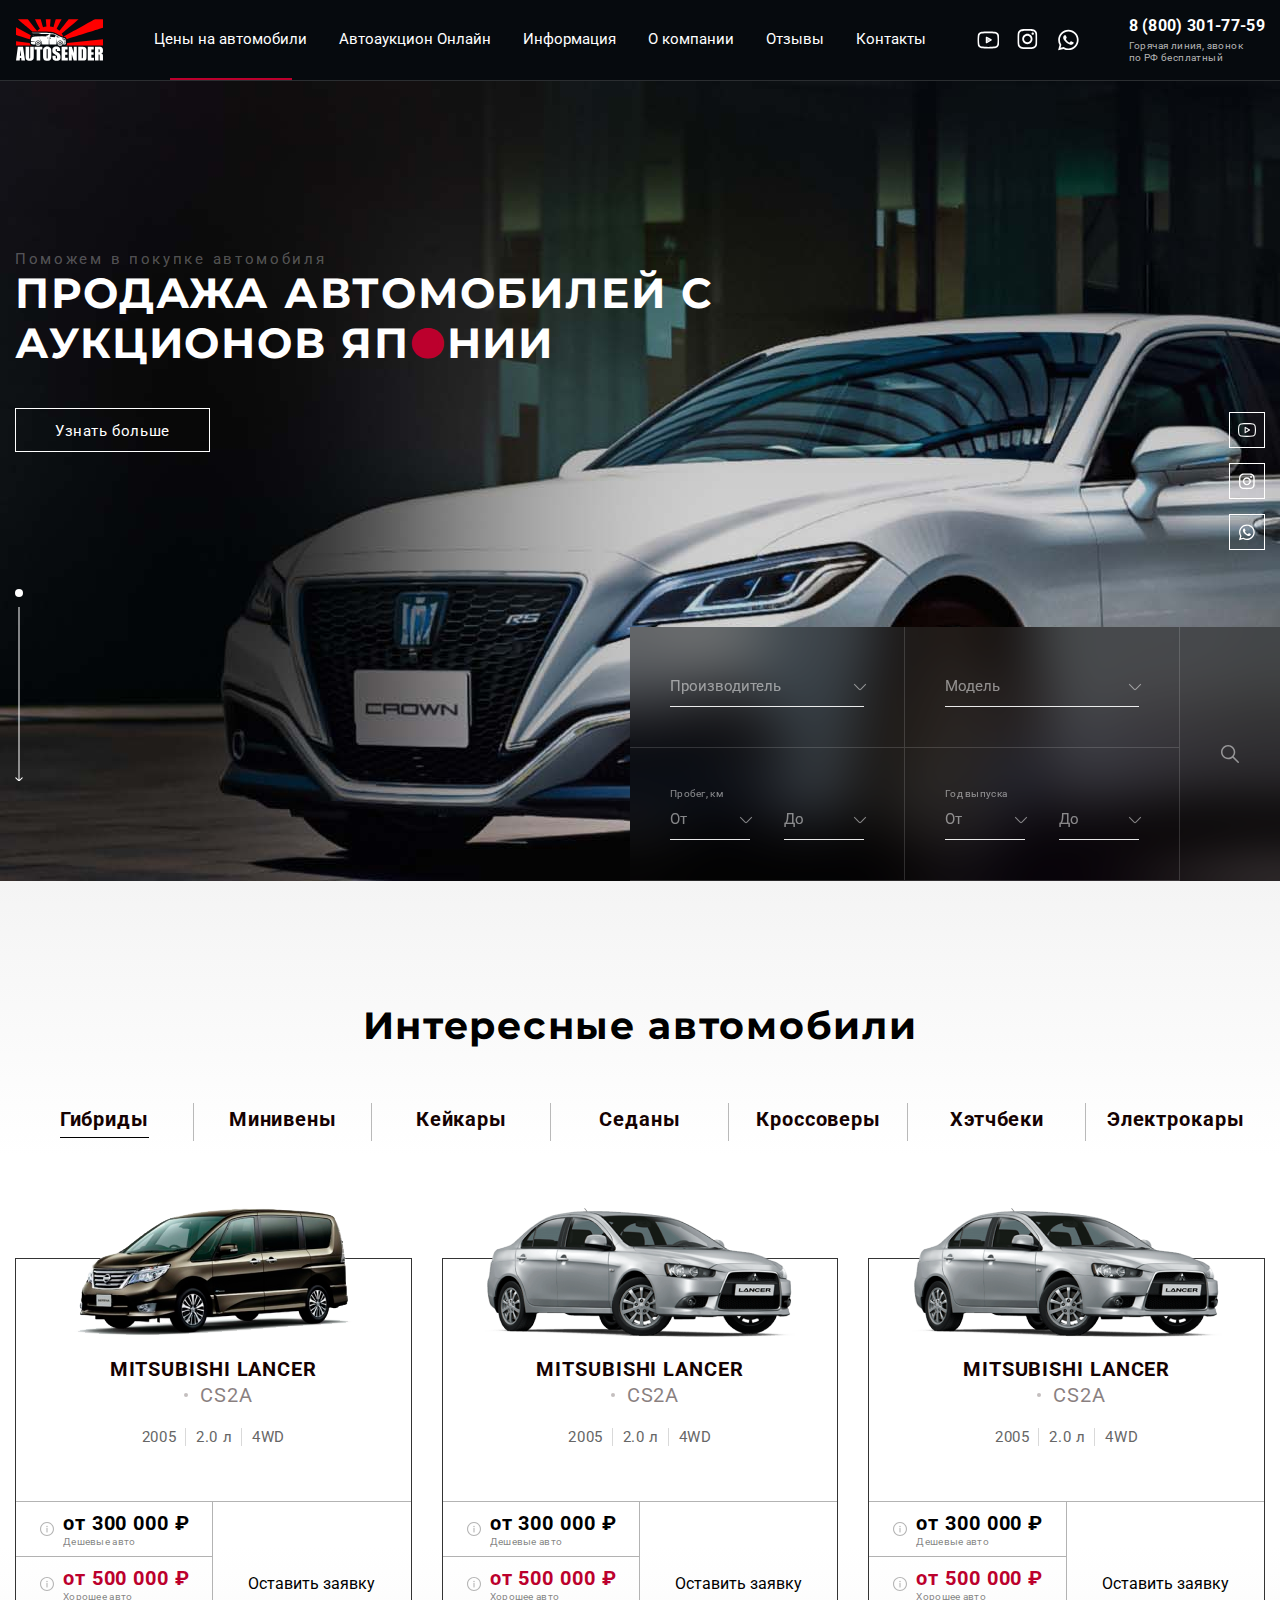
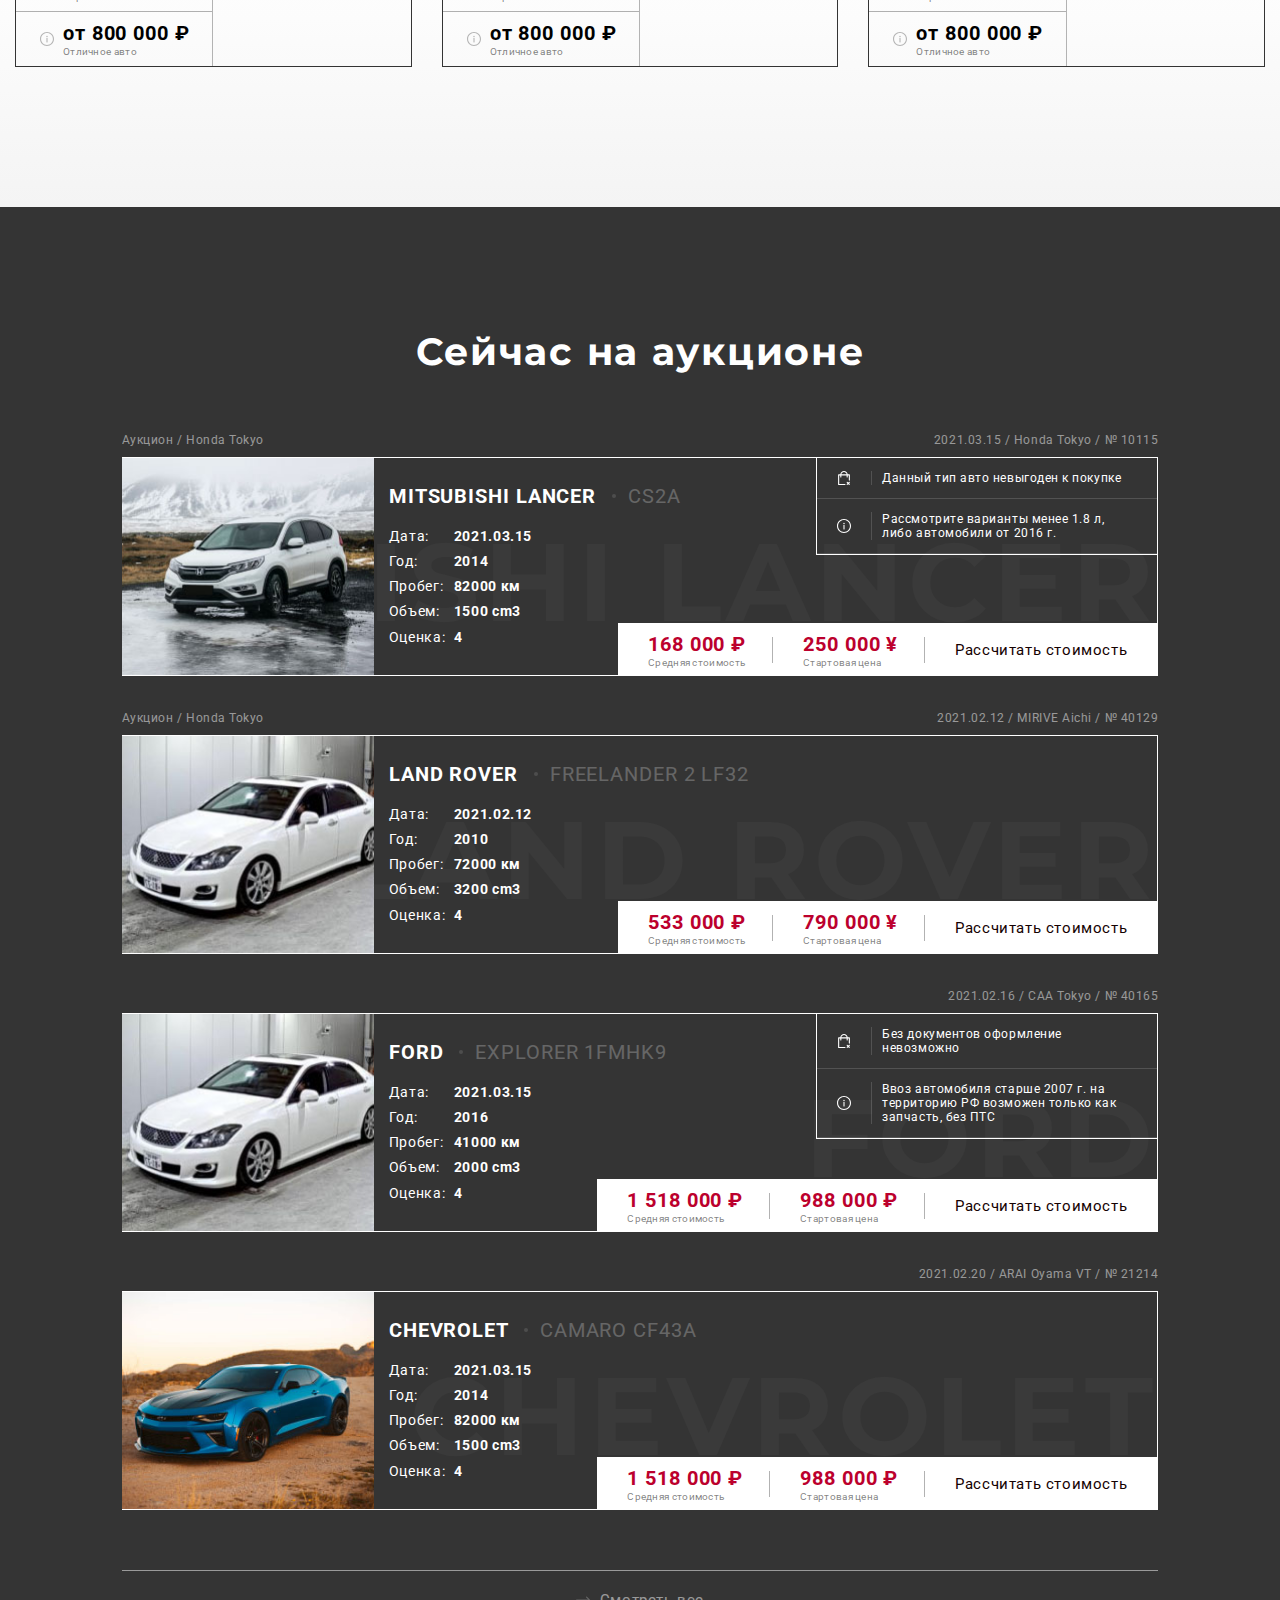
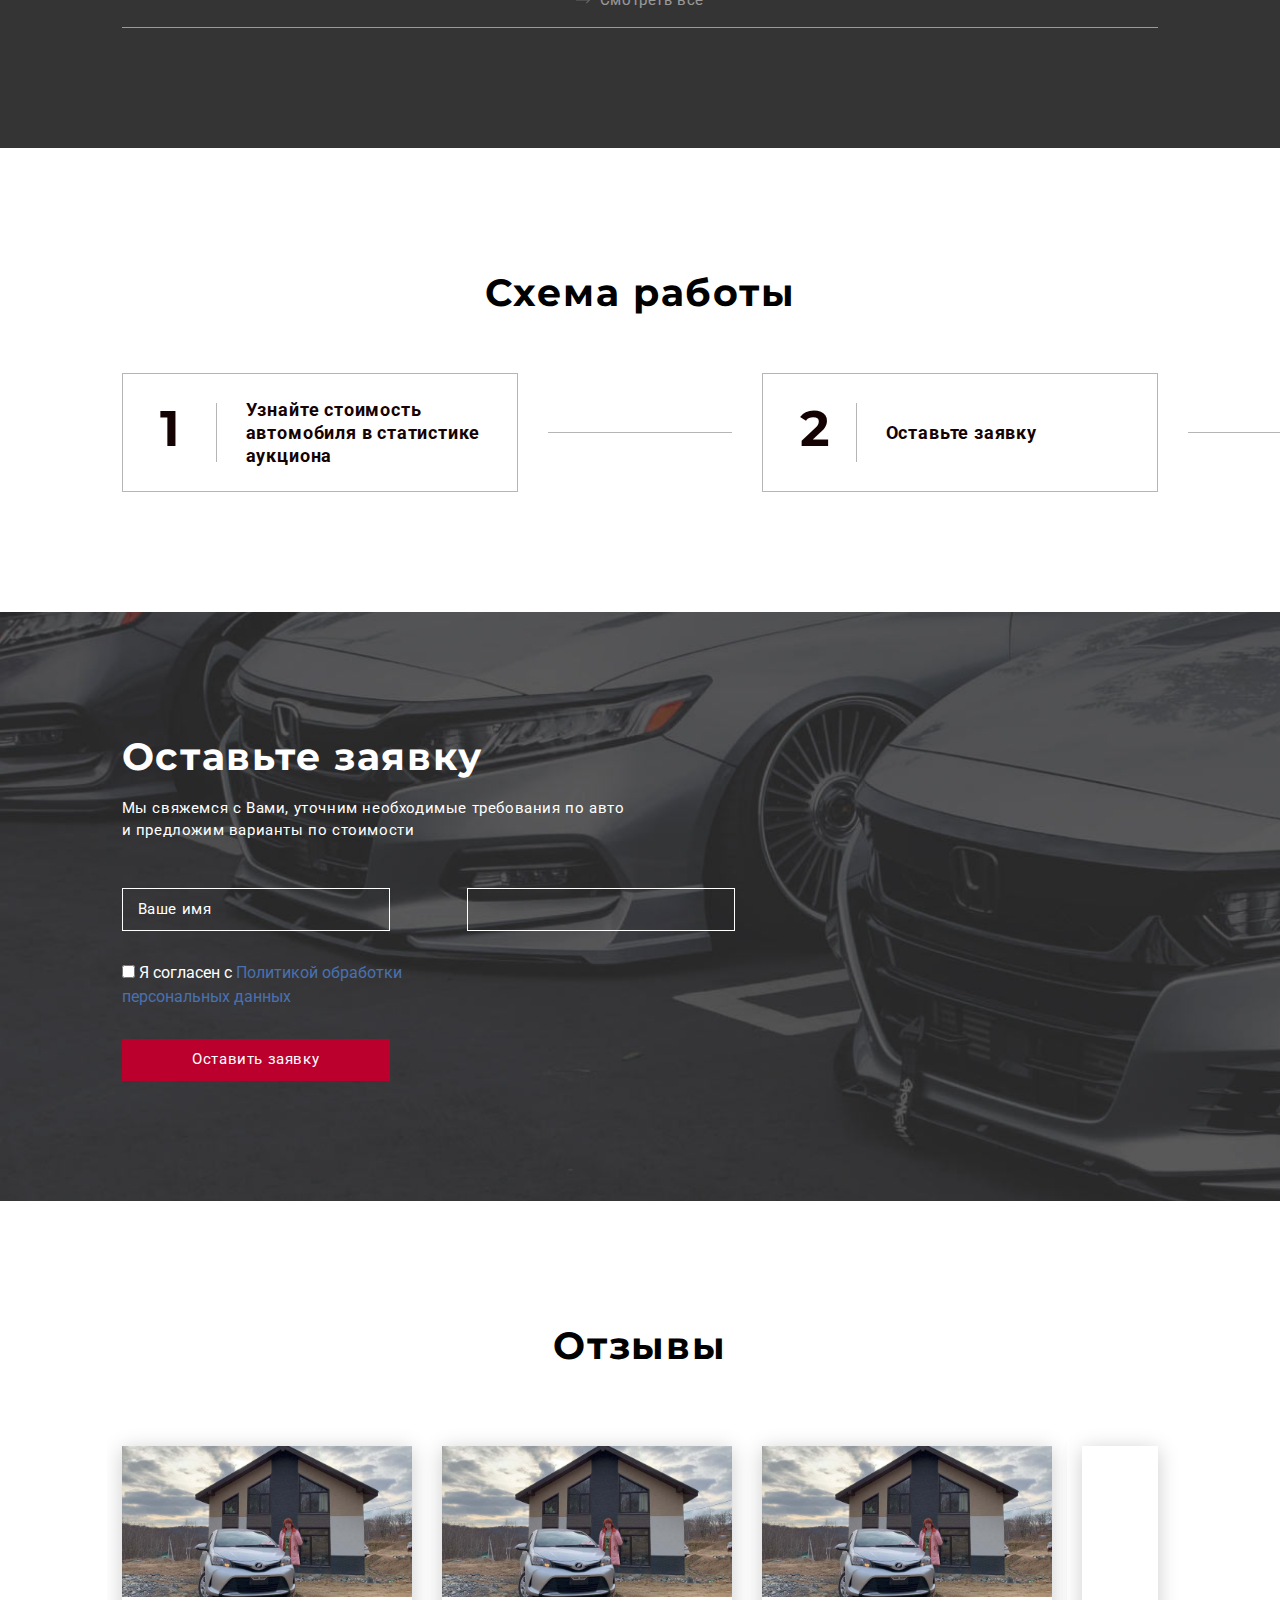
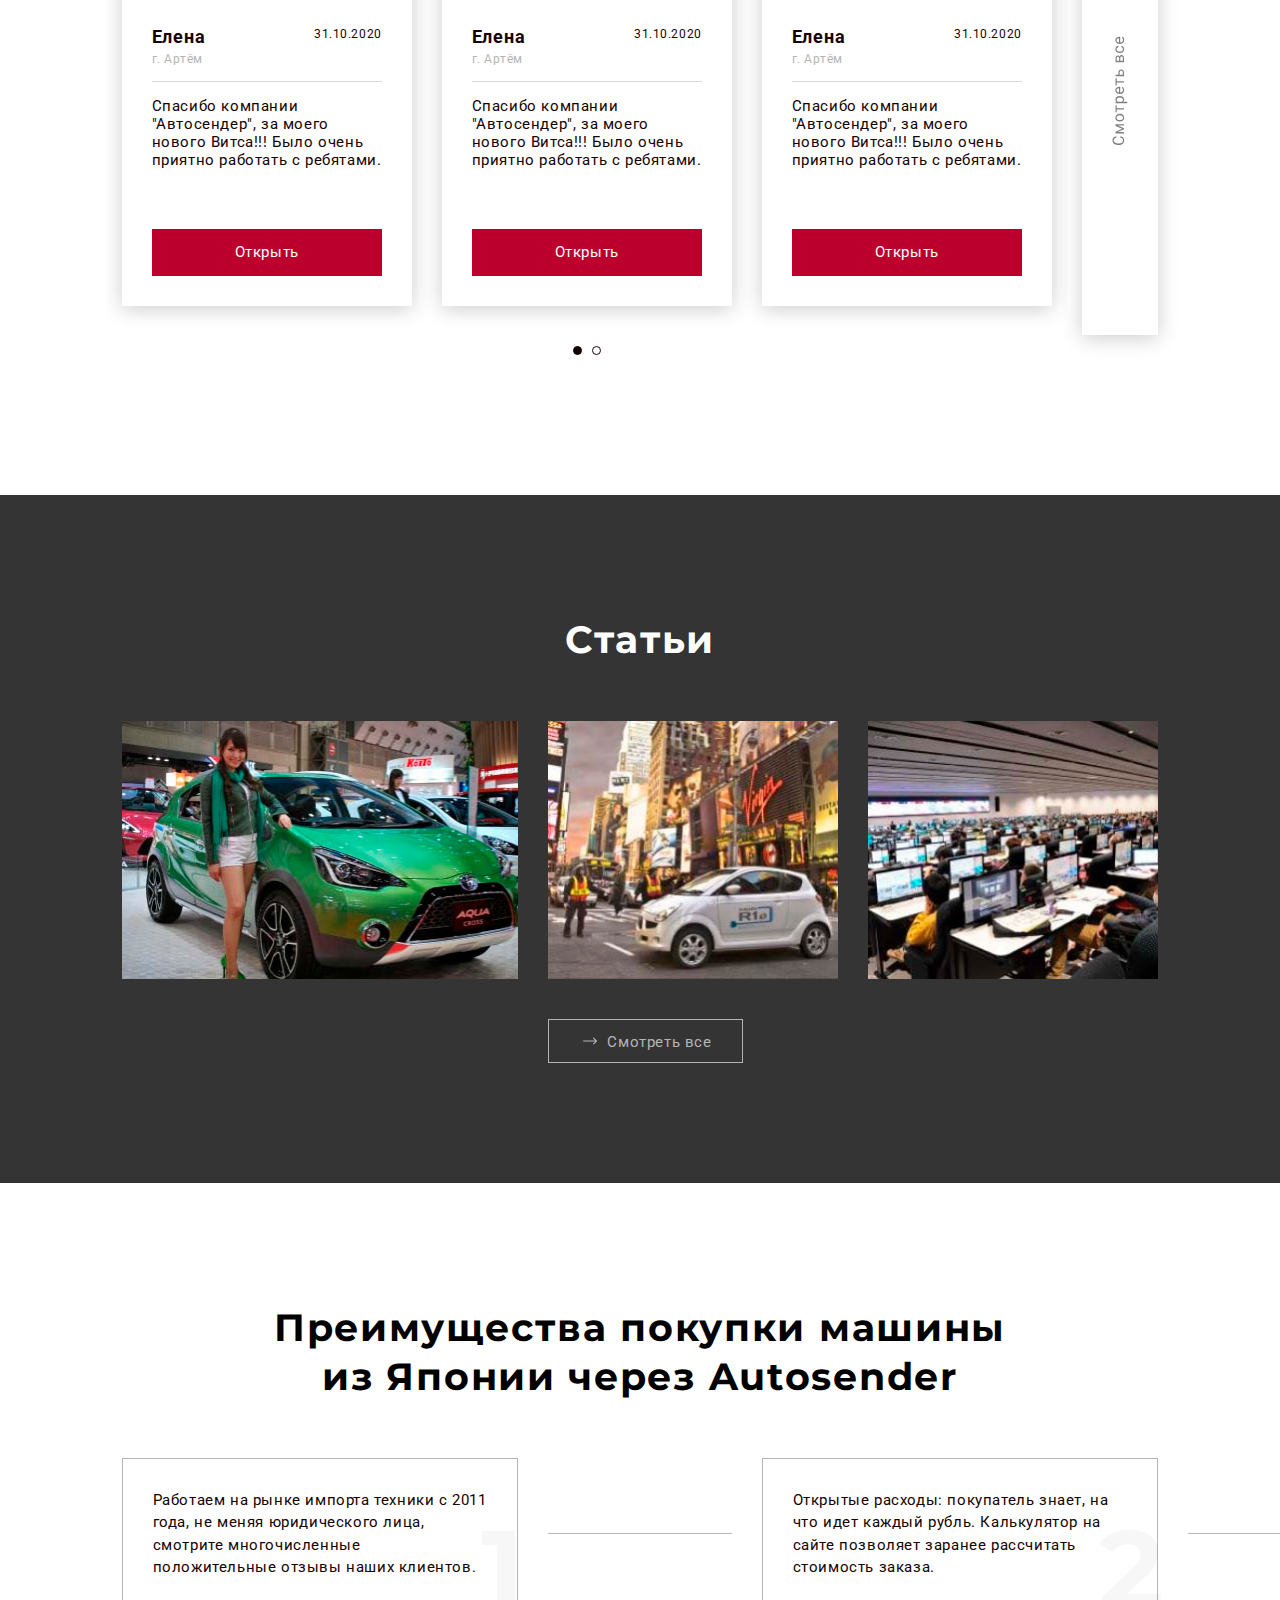
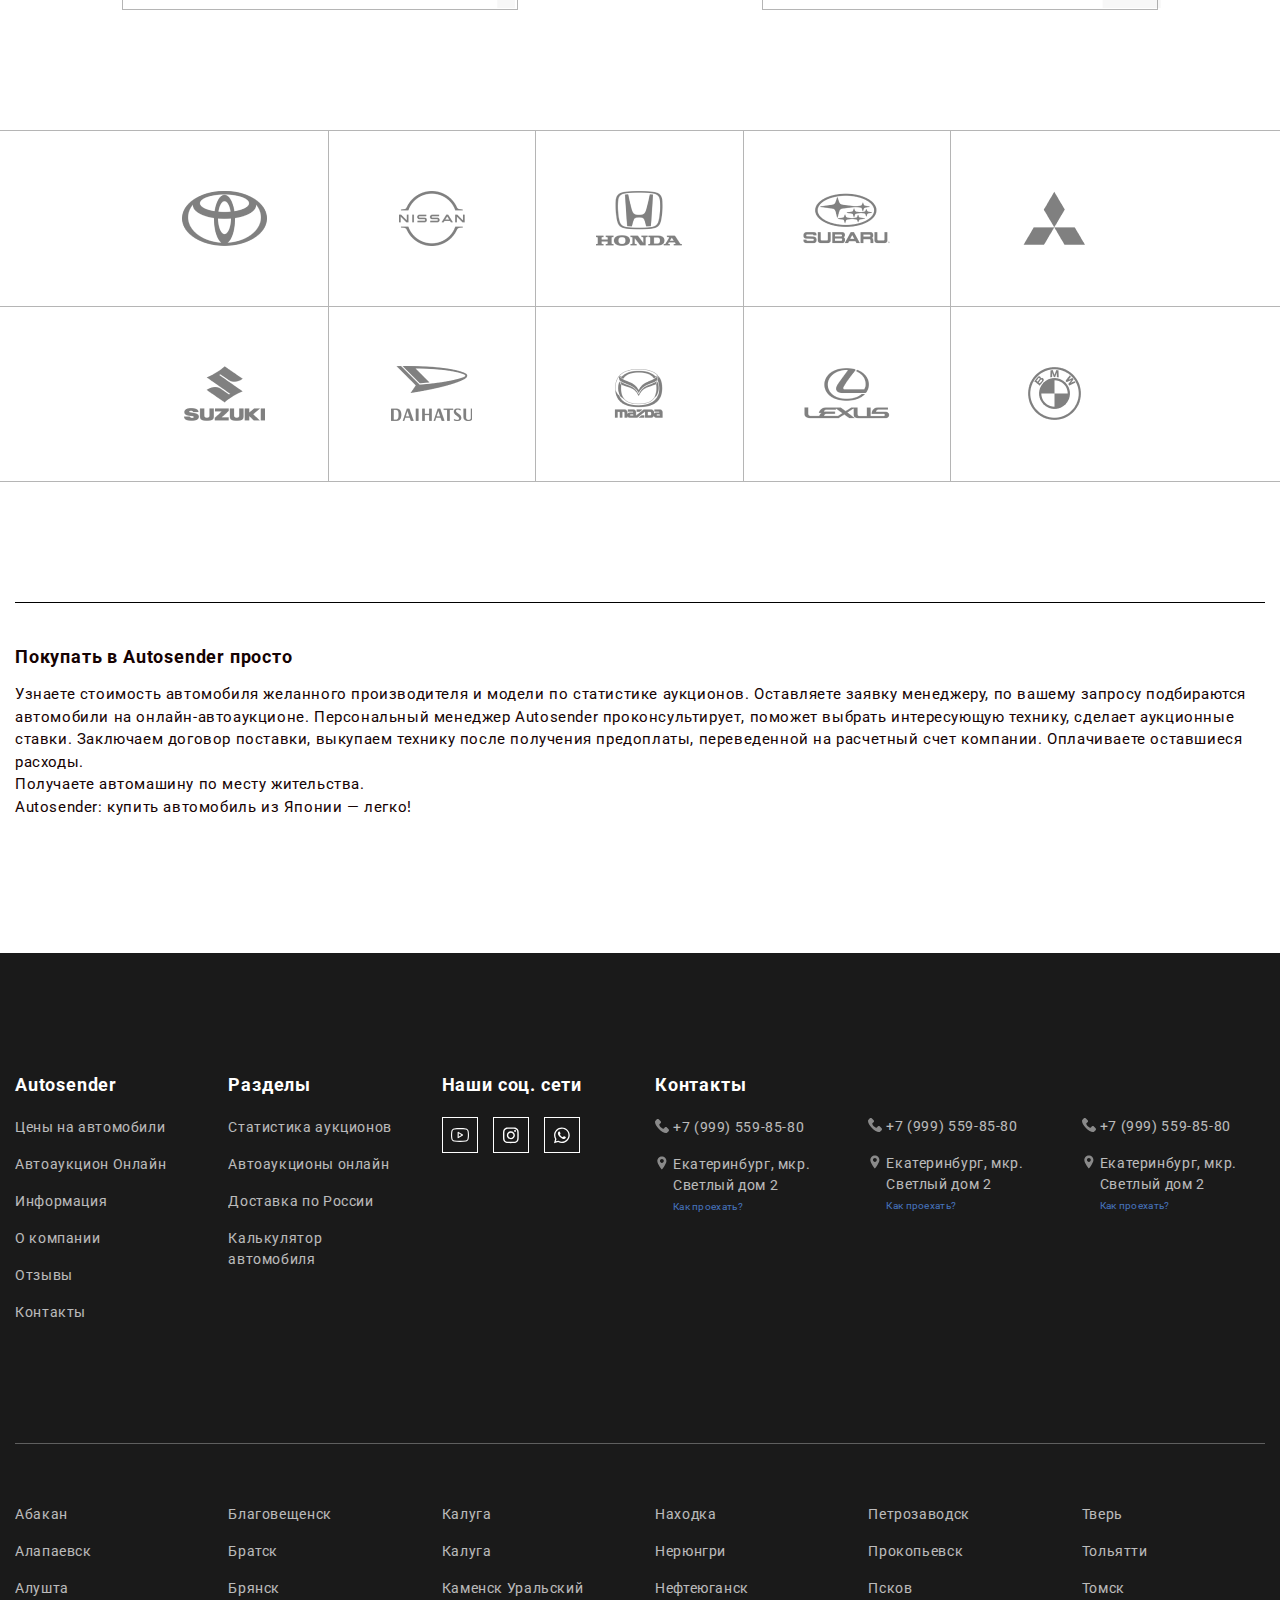
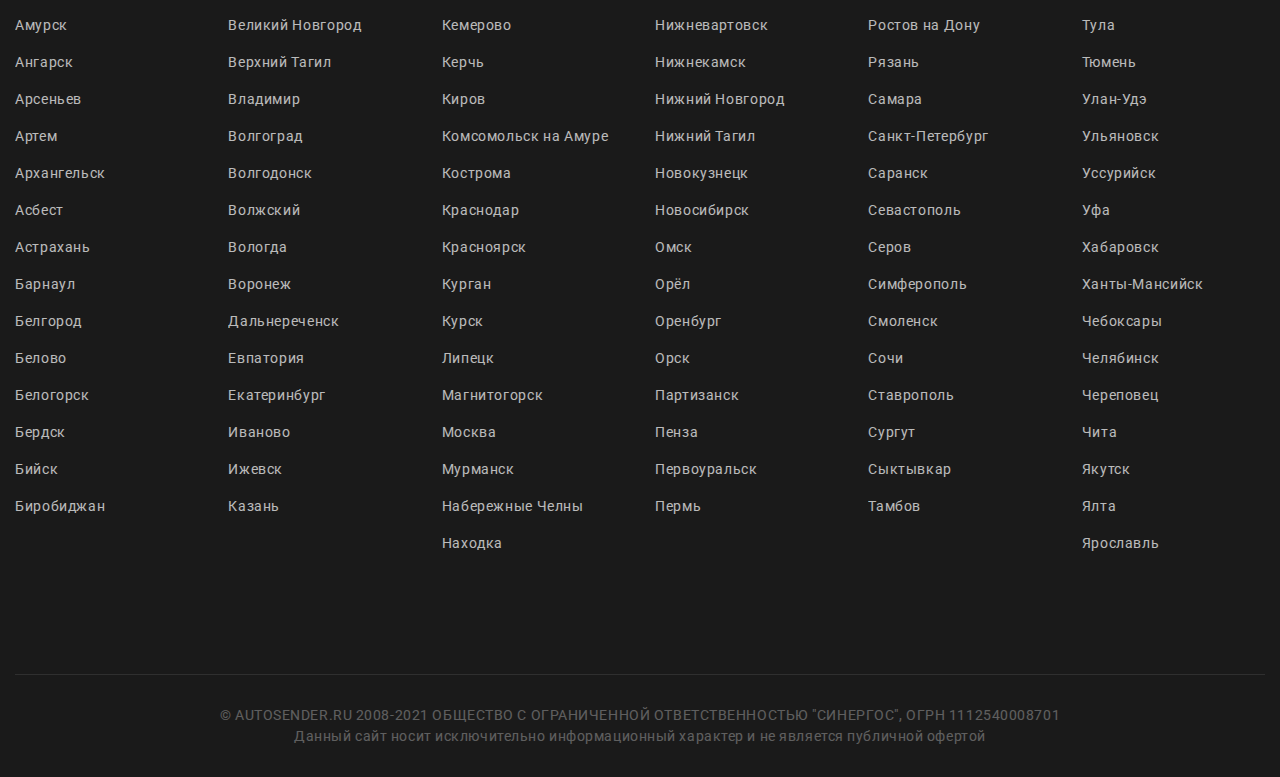
==== commit 61c6a0cc: "финальные" ====
--- a/index.html
+++ b/index.html
@@ -47,6 +47,11 @@
                             <li><a href="#"></a></li>
                             <li><a href="#"></a></li>
                         </ul>
+                        <ul class="header__soc-mob">
+                            <li><a href="#"></a></li>
+                            <li><a href="#"></a></li>
+                            <li><a href="#"></a></li>
+                        </ul>
                     </div>
                     <div class="header__col  header__phone">
                         <a href="#">8 (800) 301-77-59</a>
@@ -71,7 +76,7 @@
                 <div class="screen-1__title">Продажа автомобилей c аукционов Яп<i>о</i>нии</div>
                 <a href="#" class="screen-1__more modal-call">Узнать больше</a>
                 <div class="screen-1__form-first">
-                    <input type="text" class="screen-1__form-first__input" placeholder="Номер телефона">
+                    <input type="text" class="screen-1__form-first__input mask" placeholder="Номер телефона">
                     <input type="submit" value="Оставить заявку" class="screen-1__form-first__submit">
                     <span class="screen-1__form-first__politica">
                         Оставляя заявку, Вы соглашаетесь
@@ -1300,7 +1305,7 @@
 
                     <div class="request__inputs">
                         <input type="text" class="request__input" placeholder="Ваше имя">
-                        <input type="text" class="request__input" placeholder="Номер телефона">
+                        <input type="text" class="request__input mask">
                     </div>
 
                     <label class="request__label">
@@ -1927,7 +1932,7 @@
             <div class="modal__form">
                 <div class="modal__inputs">
                     <input type="text" placeholder="Ваше имя" class="modal__input">
-                    <input type="text" placeholder="Номер телефона" class="modal__input">
+                    <input type="text" placeholder="Номер телефона" class="modal__input mask">
                 </div>
 
                 <span class="modal__politic">
@@ -2103,13 +2108,11 @@
                     <li><a href="#"></a></li>
                     <li><a href="#"></a></li>
                 </ul>
-
-
-            </div>
-
+            </div>
         </div>
     </div>
     <script src="js/main.js"></script>
+    <script src="libs/maskPhone.js"></script>
 </body>
 
 </html>--- a/css/main.css
+++ b/css/main.css
@@ -122,6 +122,39 @@
 
 .header__soc > li:nth-child(3) > a {
     background: url(../img/whatsapp.svg) no-repeat 0 0;
+}
+
+.header__soc-mob {
+    display: none;
+    align-items: center;
+}
+
+.header__soc-mob > li {
+    margin-right: 20px;
+}
+
+.header__soc-mob > li:last-child {
+    margin-right: 0;
+}
+
+.header__soc-mob > li > a {
+    width: 26px;
+    height: 26px;
+    display: block;
+}
+
+.header__soc-mob > li:nth-child(1) > a {
+    background: url(../img/teleg-mob.svg) no-repeat 0 0;
+}
+
+.header__soc-mob > li:nth-child(2) > a {
+    background: url(../img/whats-mob.svg) no-repeat 0 0;
+}
+
+.header__soc-mob > li:nth-child(3) > a {
+    background: url(../img/phone-mob.svg) no-repeat 0 0;
+    width: 36px;
+    height: 36px;
 }
 
 .header__phone > span {
@@ -443,7 +476,7 @@
     width: 100%;
     height: 100%;
     background: none;
-    border-bottom: 1px solid rgba(255, 255, 255, 0.5);
+    border-bottom: 1px solid rgba(255, 255, 255, 0.9);
     font-size: 15px;
     cursor: pointer;
 
@@ -1946,7 +1979,91 @@
     padding-right: 20px;
     color: #bc002d;
     cursor: pointer;
+    position: relative;
+}
+
+.main__fillter__sett:after {
+    content: "";
+    position: absolute;
+    right: 0;
+    top: 0;
     background: url(../img/arrow3.svg) no-repeat right center;
+    height: 16px;
+    width: 16px;
+}
+
+.active.main__fillter__sett:after {
+    transform: rotate(-180deg);
+}
+
+.main__fillter__label-mob {
+    width: 100%;
+    max-width: 234px;
+    display: block;
+    background: #bc002d url(../img/main__fillter__label-mob.svg) no-repeat 42px center;
+    line-height: 56px;
+    font-family: Montserrat;
+    font-style: normal;
+    font-weight: bold;
+    font-size: 16px;
+    color: #fff;
+    padding-left: 82px;
+    letter-spacing: 0.045em;
+    height: 56px;
+    cursor: pointer;
+}
+
+.main__fillter__head-mob {
+    display: none;
+    padding: 20px;
+}
+
+.main__fillter__tags-mob {
+    display: flex;
+    flex-wrap: wrap;
+    margin-top: 20px;
+}
+
+.main__fillter__tags-mob > li {
+    margin-right: 10px;
+}
+
+.main__fillter__tags-mob > li > a {
+    font-size: 16px;
+    line-height: 19px;
+    letter-spacing: 0.045em;
+    line-height: 35px;
+    display: block;
+    border: 1px solid #5a9cff;
+    border-radius: 18px;
+    color: #5a9cff;
+    padding-left: 32px;
+    padding-right: 16px;
+    background: url(../img/tag-delet.svg) no-repeat 16px center;
+}
+
+.main__fillter-bd__head {
+    display: none;
+    height: 77px;
+    justify-content: space-between;
+    align-items: center;
+    background: #f8f8f8;
+    padding: 0 20px;
+}
+
+.main__fillter-bd__head__tit {
+    font-family: Montserrat;
+    font-style: normal;
+    font-weight: bold;
+    font-size: 24px;
+    letter-spacing: 0.045em;
+    color: #150202;
+}
+
+.main__fillter-bd__head__close {
+    height: 20px;
+    width: 20px;
+    background: url(../img/close-2.svg) no-repeat;
 }
 
 .main__fillter__reset {
@@ -3941,6 +4058,10 @@
     background: url(../img/whatsapp.svg) no-repeat 0 0;
 }
 
+.hiden {
+    display: none;
+}
+
 @media (max-width: 1200px) {
     .header__col.menu {
         display: none;
@@ -4225,7 +4346,12 @@
     }
     .header__soc {
         margin-right: 0;
-    }
+        display: none;
+    }
+    .header__soc-mob {
+        display: flex;
+    }
+    
     .header__row {
         height: 72px;
     }
@@ -4528,6 +4654,35 @@
         padding: 15px 20px;
         border-bottom: none;
     }
+
+    .main__fillter-bd__head {
+        display: flex;
+    }
+
+    .main__fillter__head-mob {
+        display: block;
+    }
+
+    .main__fillter-body {
+        display: none;
+    }
+
+    .active.main__fillter-body {
+        display: block;
+        position: fixed;
+        height: 100%;
+        width: 100%;
+        left: 0;
+        top: 0;
+        z-index: 100;
+        background: #fff;
+        overflow: auto;
+    }
+
+    .main__fillter-bd {
+        padding-bottom: 60px;
+    }
+
     .header__mobile {
         height: 67px;
     }
